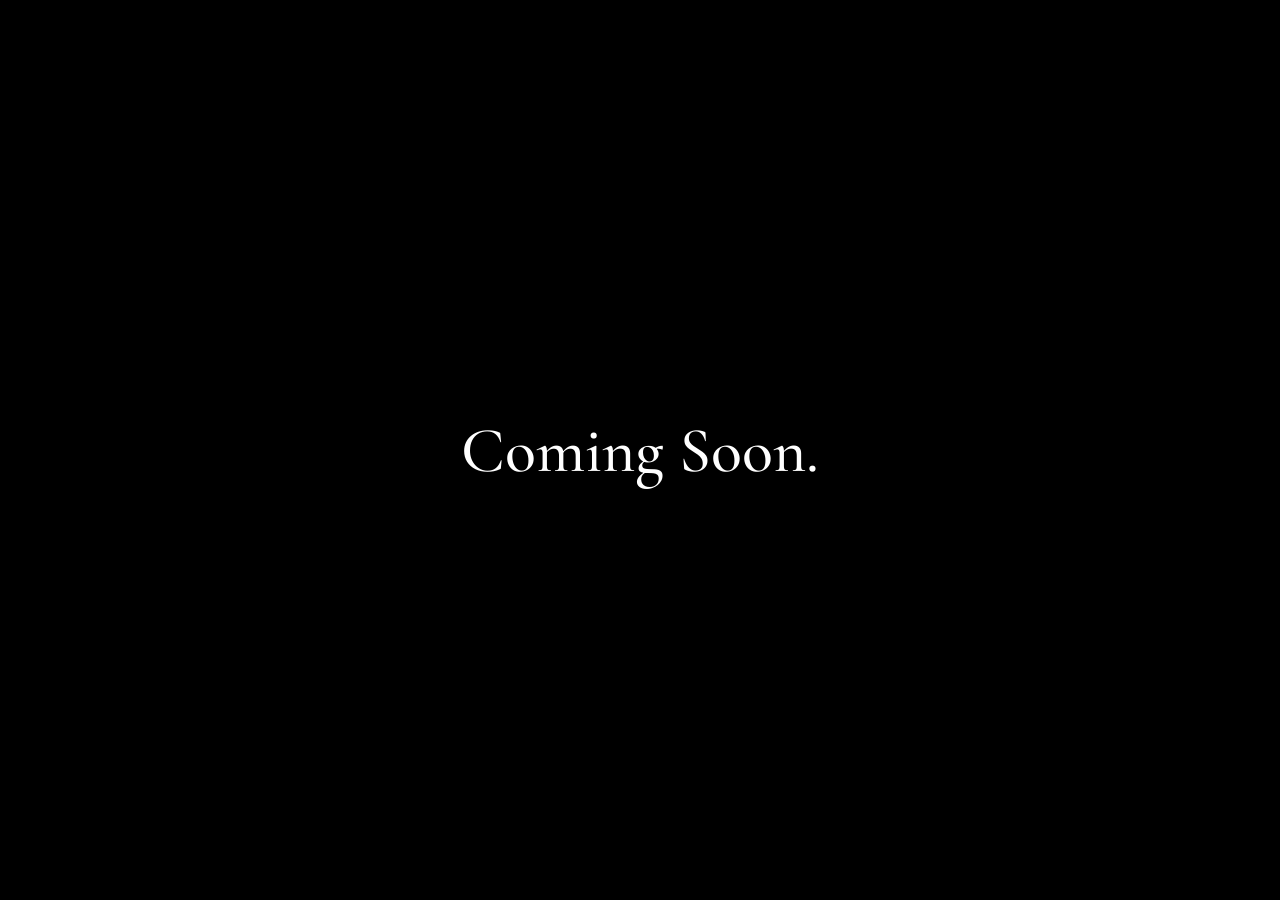
==== index.html @ e470366f "Add files via upload" ====
<!DOCTYPE html>
<html lang="en">
<head>
  <meta charset="UTF-8" />
  <meta name="viewport" content="width=device-width, initial-scale=1.0"/>
  <title>Coming Soon</title>

  <!-- Google Font: Cormorant Garamond -->
  <link href="https://fonts.googleapis.com/css2?family=Cormorant+Garamond:wght@500&display=swap" rel="stylesheet">

  <style>
    * {
      margin: 0;
      padding: 0;
      box-sizing: border-box;
    }

    body {
      height: 100vh;
      background-color: #000;
      color: white;
      font-family: 'Cormorant Garamond', serif;
      display: flex;
      justify-content: center;
      align-items: center;
      text-align: center;
      padding: 20px;
    }

    h1 {
      font-size: 8vw;
      font-weight: 500;
    }

    .dot {
      animation: blink 3s infinite;
    }

    @keyframes blink {
      0%, 50%, 100% {
        opacity: 1;
      }
      25%, 75% {
        opacity: 0;
      }
    }

    /* Optional: Limit font scaling on very large screens */
    @media (min-width: 768px) {
      h1 {
        font-size: 4rem;
      }
    }
  </style>
</head>
<body>
  <h1>Coming Soon<span class="dot">.</span></h1>
</body>
</html>
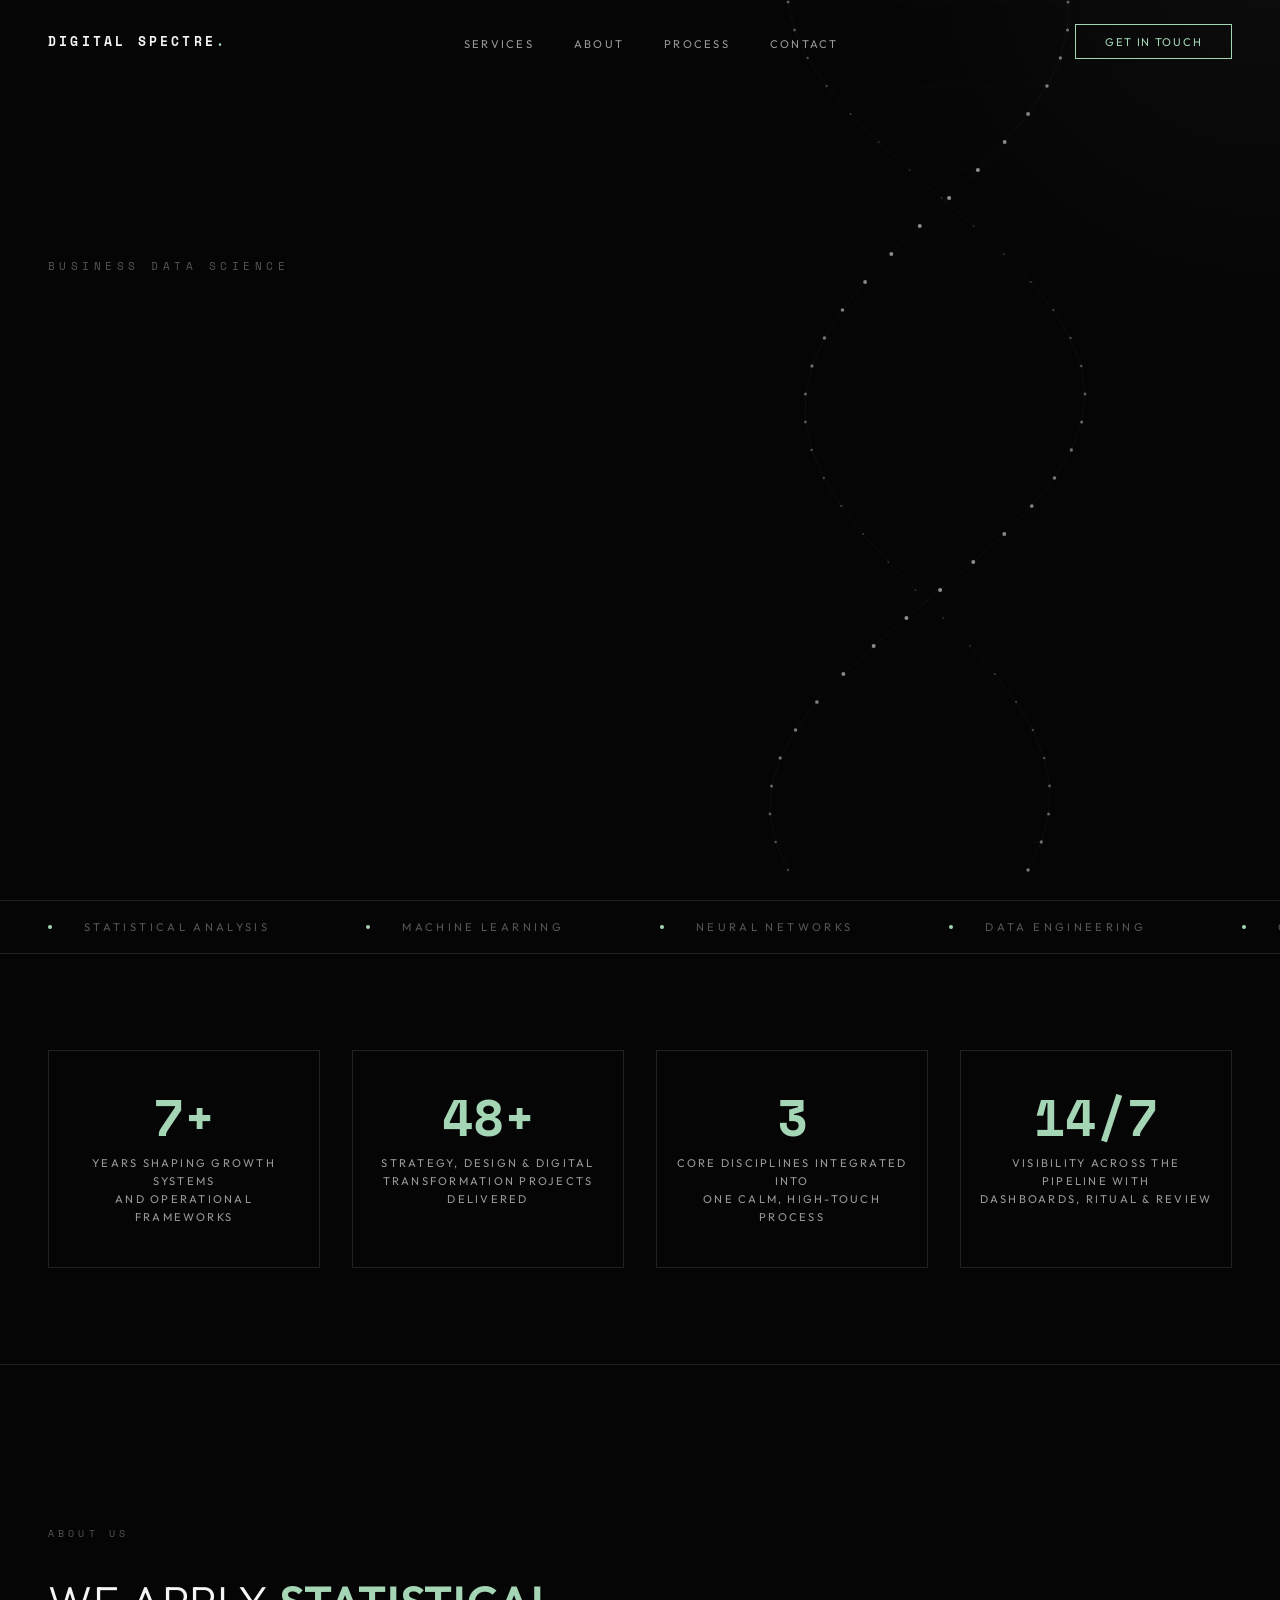
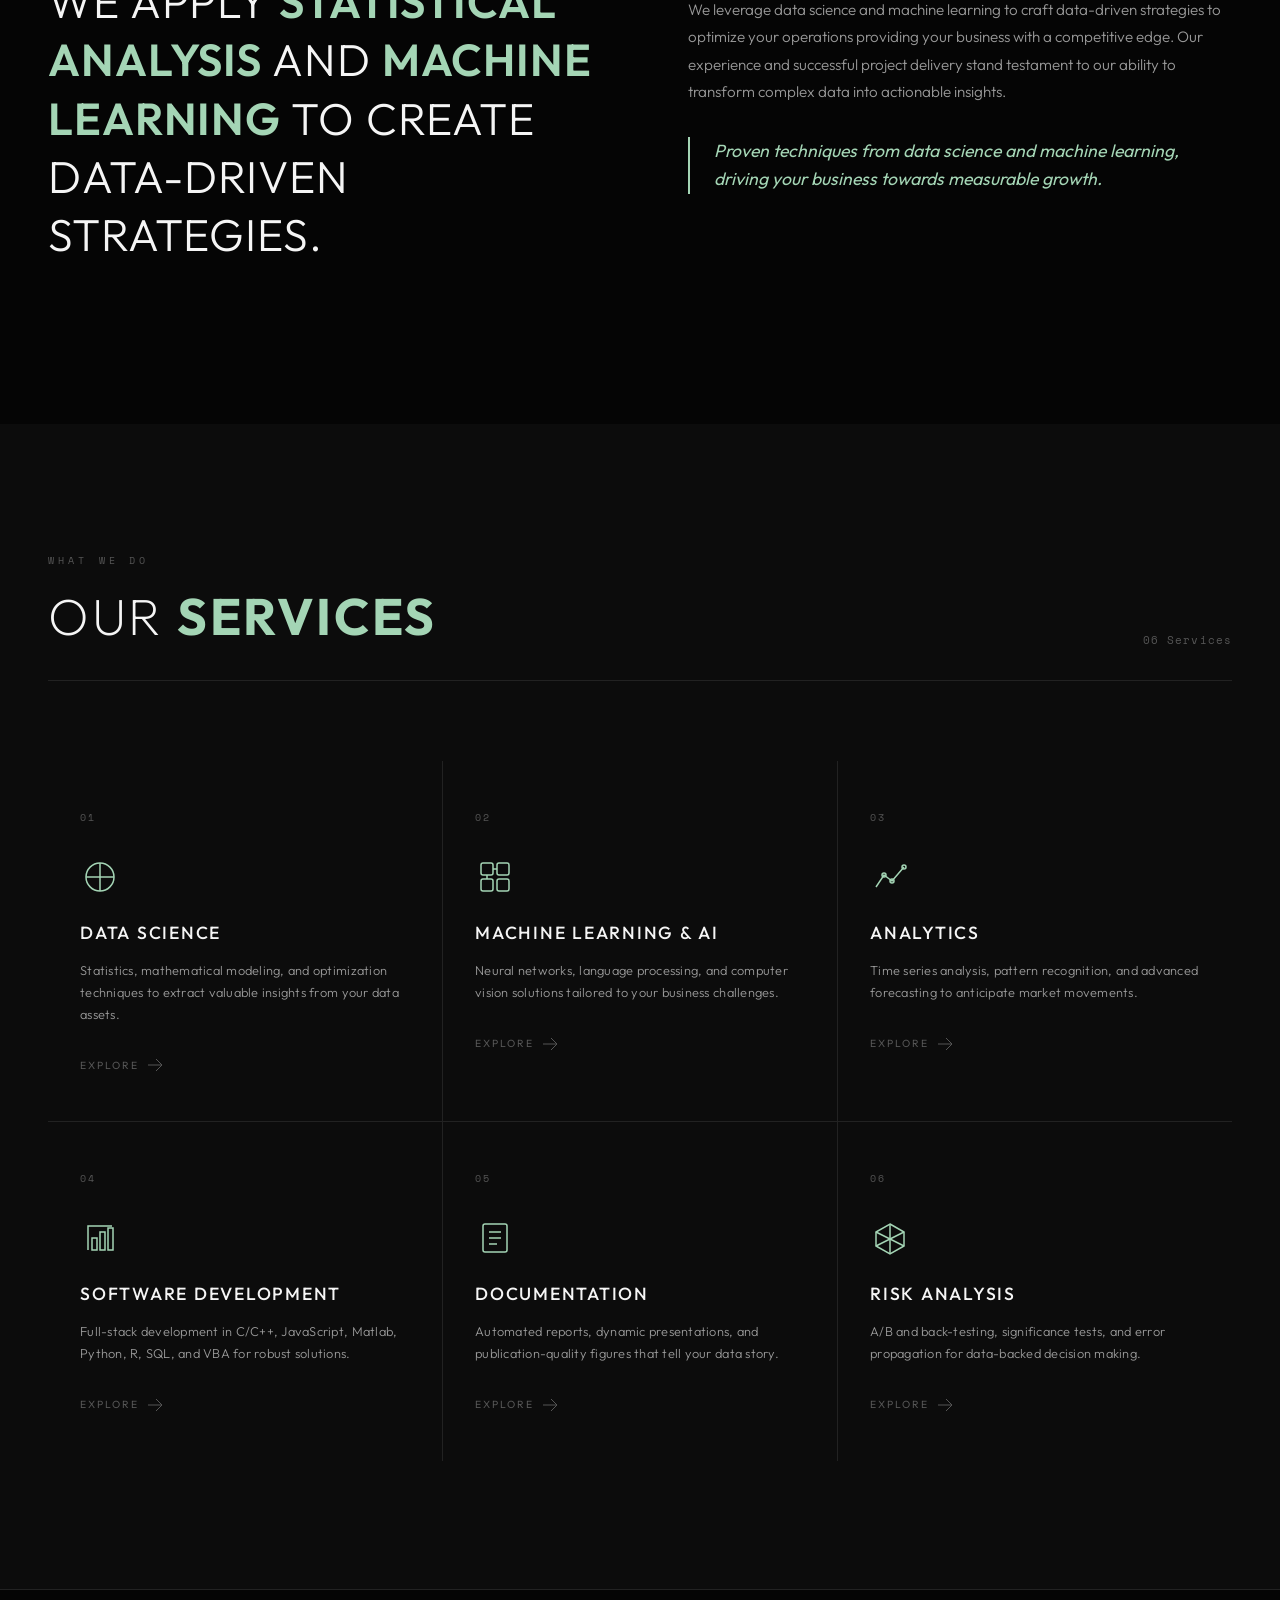
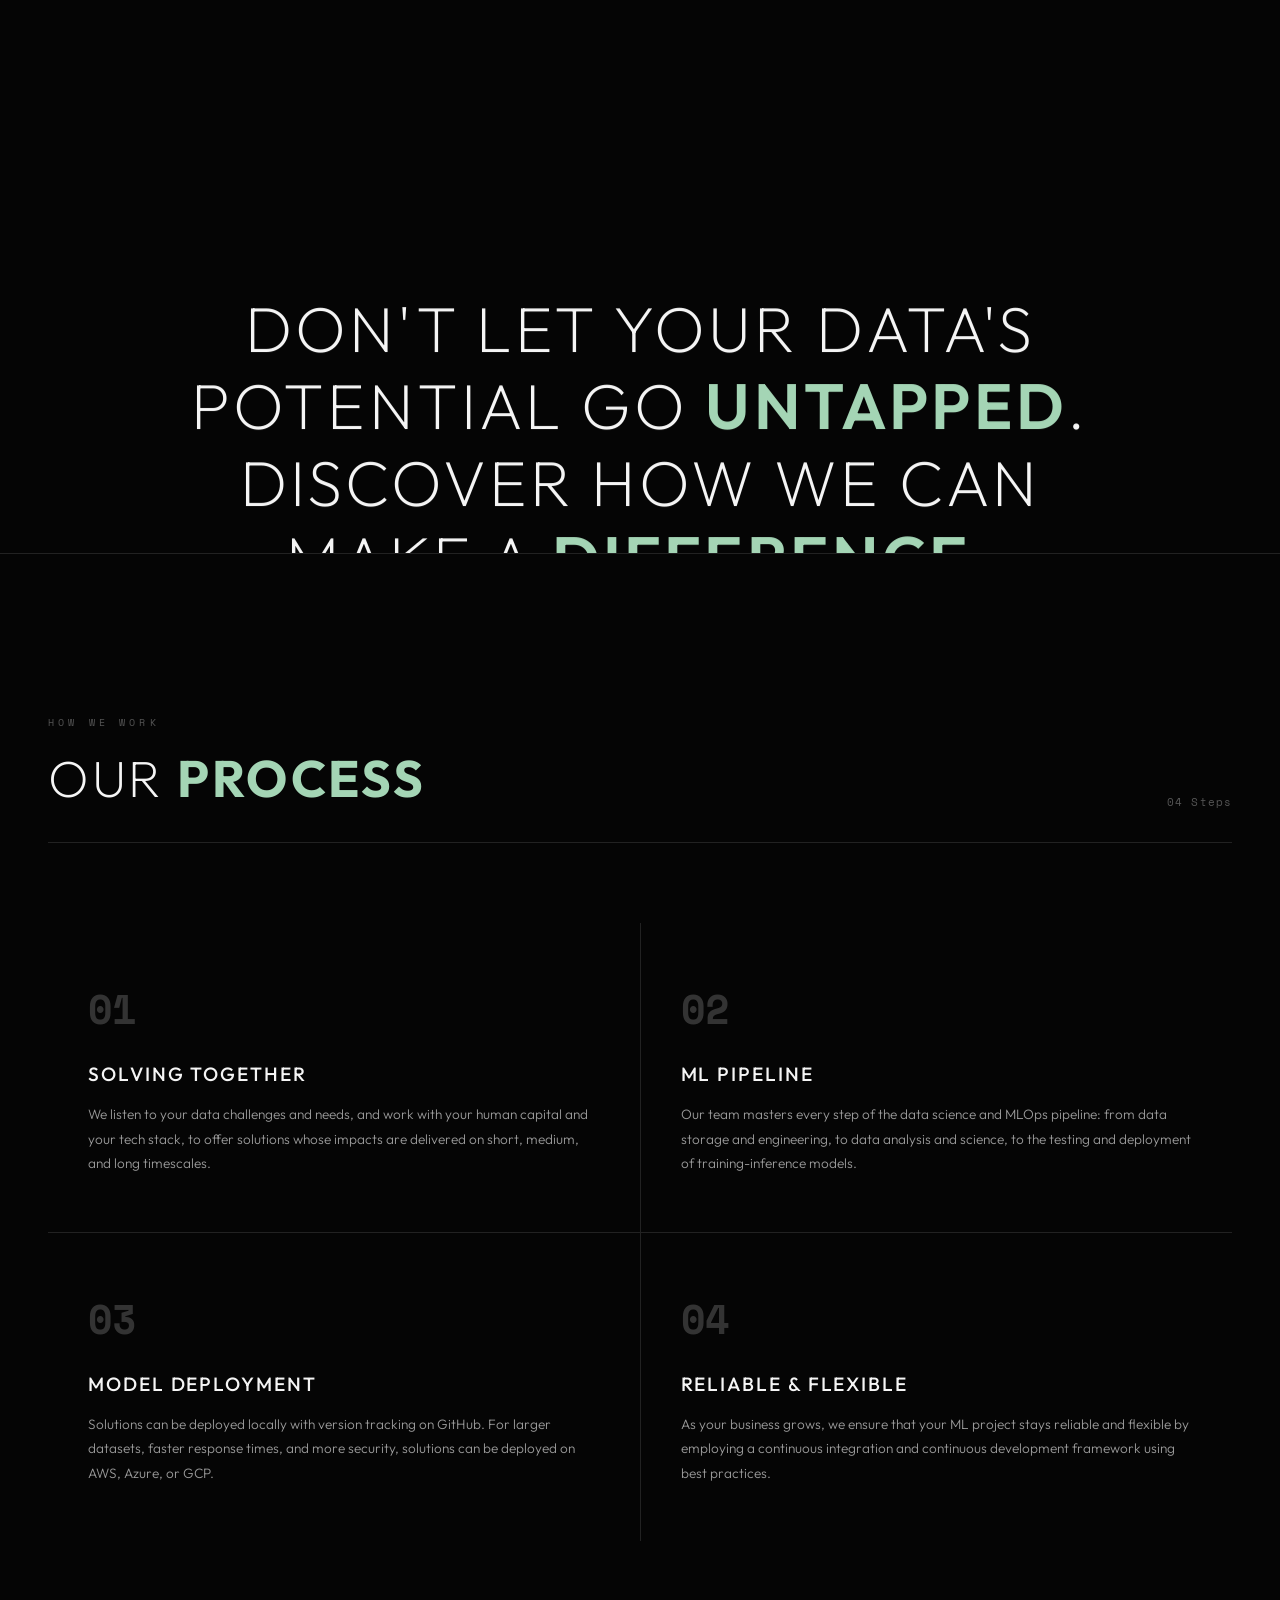
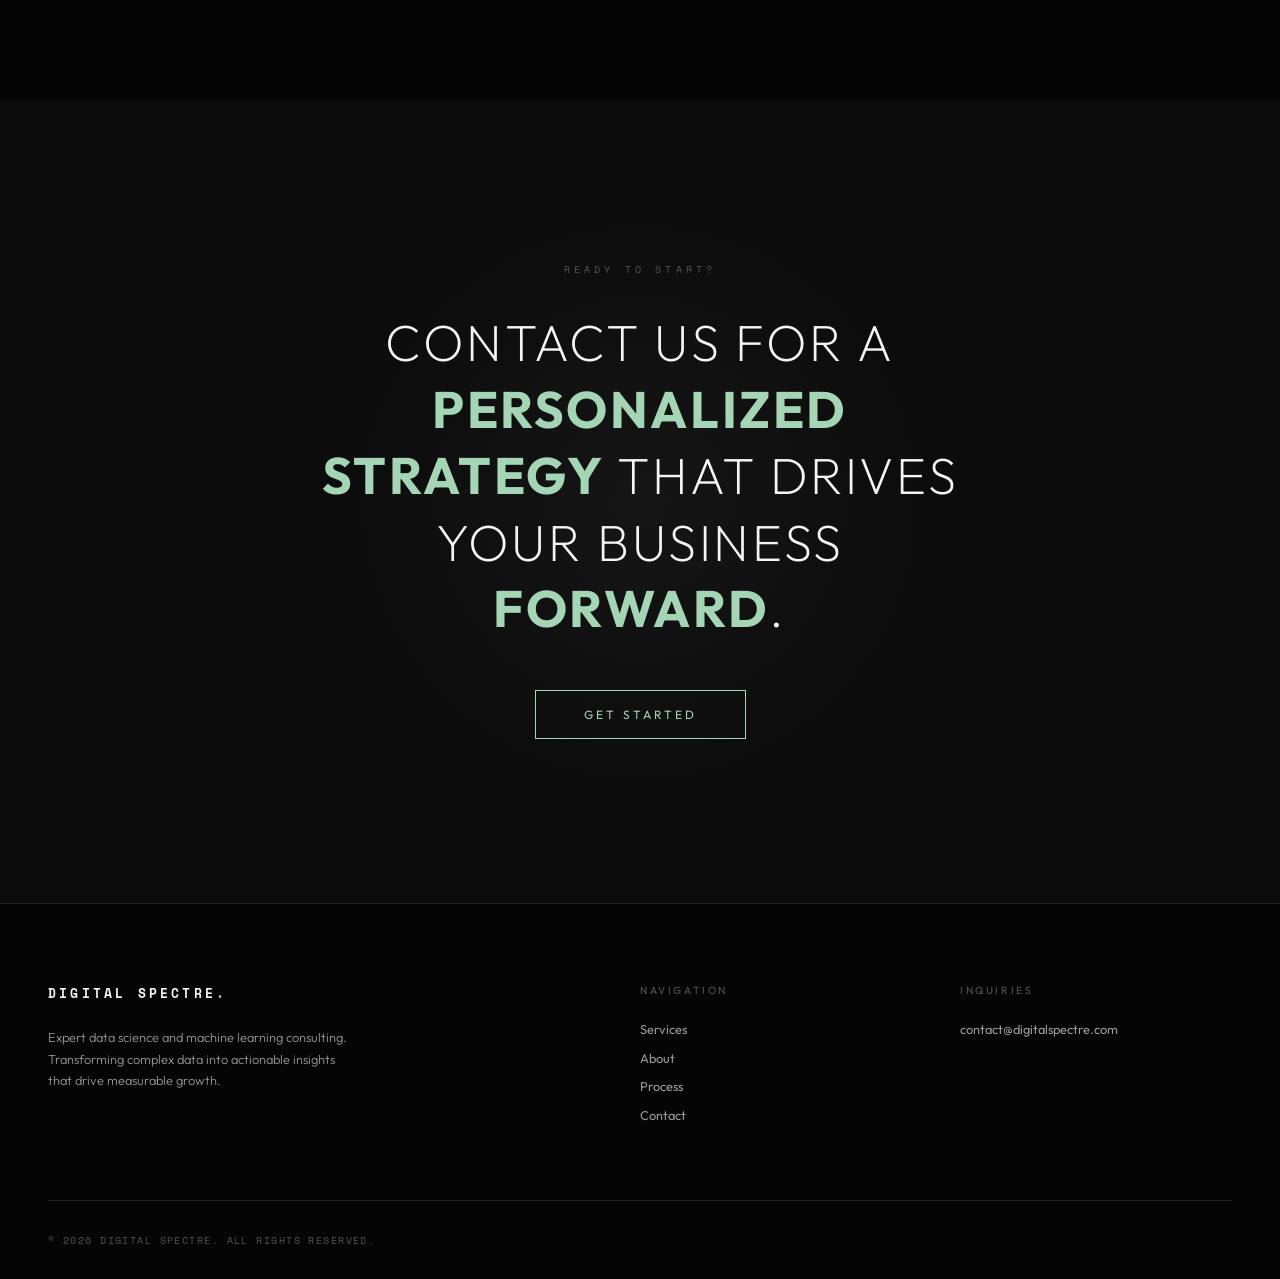
==== commit 1e324355: "Add files via upload" ====
--- a/index.html
+++ b/index.html
@@ -1,59 +1,1650 @@
-<!DOCTYPE html>
-<html lang="en">
-<head>
-  <meta charset="UTF-8" />
-  <meta name="viewport" content="width=device-width, initial-scale=1.0"/>
-  <title>Coming Soon</title>
-
-  <!-- Google Font: Cormorant Garamond -->
-  <link href="https://fonts.googleapis.com/css2?family=Cormorant+Garamond:wght@500&display=swap" rel="stylesheet">
-
-  <style>
-    * {
-      margin: 0;
-      padding: 0;
-      box-sizing: border-box;
-    }
-
-    body {
-      height: 100vh;
-      background-color: #000;
-      color: white;
-      font-family: 'Cormorant Garamond', serif;
-      display: flex;
-      justify-content: center;
-      align-items: center;
-      text-align: center;
-      padding: 20px;
-    }
-
-    h1 {
-      font-size: 8vw;
-      font-weight: 500;
-    }
-
-    .dot {
-      animation: blink 3s infinite;
-    }
-
-    @keyframes blink {
-      0%, 50%, 100% {
-        opacity: 1;
-      }
-      25%, 75% {
-        opacity: 0;
-      }
-    }
-
-    /* Optional: Limit font scaling on very large screens */
-    @media (min-width: 768px) {
-      h1 {
-        font-size: 4rem;
-      }
-    }
-  </style>
-</head>
-<body>
-  <h1>Coming Soon<span class="dot">.</span></h1>
-</body>
+<!DOCTYPE html>
+<html lang="en">
+<head>
+<meta charset="UTF-8">
+<meta name="viewport" content="width=device-width, initial-scale=1.0">
+<title>Digital Spectre | Business Data Science</title>
+<link rel="preconnect" href="https://fonts.googleapis.com">
+<link href="https://fonts.googleapis.com/css2?family=Outfit:wght@200;300;400;500;600;700;800&family=Space+Mono:wght@400;700&display=swap" rel="stylesheet">
+<style>
+/* ========== RESET & BASE ========== */
+*, *::before, *::after { margin: 0; padding: 0; box-sizing: border-box; }
+
+:root {
+  --bg-primary: #050505;
+  --bg-secondary: #0c0c0c;
+  --bg-tertiary: #161616;
+  --bg-card: #111111;
+  --text-primary: #f5f5f5;
+  --text-secondary: #999999;
+  --text-muted: #555555;
+  --accent: #A4D5B5;
+  --accent-hover: #b8e0c6;
+  --border: #222222;
+  --border-light: #333333;
+  --ff-heading: 'Outfit', sans-serif;
+  --ff-mono: 'Space Mono', monospace;
+}
+
+html {
+  scroll-behavior: smooth;
+  overflow-x: hidden;
+}
+
+body {
+  font-family: var(--ff-heading);
+  background: var(--bg-primary);
+  color: var(--text-primary);
+  overflow-x: hidden;
+  -webkit-font-smoothing: antialiased;
+}
+
+a {
+  color: inherit;
+  text-decoration: none;
+}
+
+/* ========== PRELOADER ========== */
+.preloader {
+  position: fixed;
+  inset: 0;
+  background: var(--bg-primary);
+  z-index: 10000;
+  display: flex;
+  align-items: center;
+  justify-content: center;
+  flex-direction: column;
+  transition: opacity 0.8s ease, visibility 0.8s ease;
+}
+
+.preloader.hidden {
+  opacity: 0;
+  visibility: hidden;
+}
+
+.preloader-text {
+  font-family: var(--ff-mono);
+  font-size: 0.75rem;
+  text-transform: uppercase;
+  letter-spacing: 0.3em;
+  color: var(--text-secondary);
+}
+
+.preloader-bar {
+  width: 200px;
+  height: 1px;
+  background: var(--border);
+  margin-top: 1.5rem;
+  position: relative;
+  overflow: hidden;
+}
+
+.preloader-bar::after {
+  content: '';
+  position: absolute;
+  left: 0; top: 0;
+  height: 100%;
+  width: 0;
+  background: var(--accent);
+  animation: load 2s ease forwards;
+}
+
+@keyframes load {
+  to { width: 100%; }
+}
+
+/* ========== NAVIGATION ========== */
+nav {
+  position: fixed;
+  top: 0;
+  width: 100%;
+  z-index: 1000;
+  padding: 1.5rem 3rem;
+  display: flex;
+  justify-content: space-between;
+  align-items: center;
+  background: transparent;
+  transition: background 0.4s ease, padding 0.3s ease;
+}
+
+nav.scrolled {
+  background: rgba(5,5,5,0.92);
+  backdrop-filter: blur(20px);
+  padding: 1rem 3rem;
+  border-bottom: 1px solid var(--border);
+}
+
+.nav-logo {
+  font-family: var(--ff-mono);
+  font-size: 0.8rem;
+  text-transform: uppercase;
+  letter-spacing: 0.25em;
+  color: var(--text-primary);
+  font-weight: 700;
+}
+
+.nav-logo span {
+  color: var(--accent);
+}
+
+.nav-links {
+  display: flex;
+  gap: 2.5rem;
+  list-style: none;
+}
+
+.nav-links a {
+  font-size: 0.7rem;
+  text-transform: uppercase;
+  letter-spacing: 0.2em;
+  color: var(--text-secondary);
+  position: relative;
+  transition: color 0.3s ease;
+}
+
+.nav-links a::after {
+  content: '';
+  position: absolute;
+  bottom: -4px; left: 0;
+  width: 0;
+  height: 1px;
+  background: var(--accent);
+  transition: width 0.3s ease;
+}
+
+.nav-links a:hover {
+  color: var(--text-primary);
+}
+
+.nav-links a:hover::after {
+  width: 100%;
+}
+
+.nav-cta {
+  font-size: 0.7rem;
+  text-transform: uppercase;
+  letter-spacing: 0.15em;
+  padding: 0.6rem 1.8rem;
+  border: 1px solid var(--accent);
+  color: var(--accent);
+  transition: all 0.3s ease;
+}
+
+.nav-cta:hover {
+  background: var(--accent);
+  color: var(--bg-primary);
+}
+
+/* Mobile nav toggle */
+.nav-toggle {
+  display: none;
+  flex-direction: column;
+  gap: 5px;
+  cursor: pointer;
+  z-index: 1001;
+}
+
+.nav-toggle span {
+  display: block;
+  width: 24px;
+  height: 1.5px;
+  background: var(--text-primary);
+  transition: all 0.3s ease;
+}
+
+/* ========== HERO ========== */
+.hero {
+  min-height: 100vh;
+  display: flex;
+  flex-direction: column;
+  justify-content: center;
+  padding: 0 3rem;
+  position: relative;
+  overflow: hidden;
+}
+
+.hero-canvas {
+  position: absolute;
+  top: 0; right: 0;
+  width: 55%;
+  height: 100%;
+  pointer-events: none;
+  z-index: 0;
+  opacity: 0;
+  transition: opacity 1.5s ease;
+}
+
+.hero-canvas.visible {
+  opacity: 1;
+}
+
+.hero-eyebrow,
+.hero h1,
+.hero-subtitle,
+.hero-scroll {
+  position: relative;
+  z-index: 1;
+}
+
+.hero::before {
+  content: '';
+  position: absolute;
+  top: -50%; right: -30%;
+  width: 800px; height: 800px;
+  background: radial-gradient(circle, rgba(255,255,255,0.03) 0%, transparent 70%);
+  border-radius: 50%;
+  pointer-events: none;
+}
+
+.hero-eyebrow {
+  font-family: var(--ff-mono);
+  font-size: 0.7rem;
+  text-transform: uppercase;
+  letter-spacing: 0.4em;
+  color: var(--text-muted);
+  margin-bottom: 2rem;
+  opacity: 0;
+  transform: translateY(30px);
+}
+
+.hero h1 {
+  font-size: clamp(3rem, 8vw, 7.5rem);
+  font-weight: 200;
+  line-height: 1.05;
+  text-transform: uppercase;
+  letter-spacing: -0.02em;
+  max-width: 900px;
+  opacity: 0;
+}
+
+.hero h1 strong {
+  font-weight: 700;
+  color: var(--accent);
+  display: inline-block;
+}
+
+.hero-subtitle {
+  font-size: 1rem;
+  font-weight: 300;
+  color: var(--text-secondary);
+  max-width: 480px;
+  margin-top: 2.5rem;
+  line-height: 1.7;
+  opacity: 0;
+  transform: translateY(30px);
+}
+
+.hero-scroll {
+  position: absolute;
+  bottom: 3rem;
+  left: 3rem;
+  display: flex;
+  align-items: center;
+  gap: 1rem;
+  font-family: var(--ff-mono);
+  font-size: 0.65rem;
+  text-transform: uppercase;
+  letter-spacing: 0.2em;
+  color: var(--text-muted);
+  opacity: 0;
+}
+
+.hero-scroll-line {
+  width: 40px;
+  height: 1px;
+  background: var(--border-light);
+  position: relative;
+  overflow: hidden;
+}
+
+.hero-scroll-line::after {
+  content: '';
+  position: absolute;
+  left: -100%;
+  width: 100%; height: 100%;
+  background: var(--accent);
+  animation: scrollLine 2s ease infinite;
+}
+
+@keyframes scrollLine {
+  0% { left: -100%; }
+  50% { left: 0; }
+  100% { left: 100%; }
+}
+
+/* ========== MARQUEE ========== */
+.marquee-section {
+  border-top: 1px solid var(--border);
+  border-bottom: 1px solid var(--border);
+  padding: 1.2rem 0;
+  overflow: hidden;
+  position: relative;
+}
+
+.marquee-track {
+  display: flex;
+  white-space: nowrap;
+  animation: marquee 30s linear infinite;
+}
+
+.marquee-item {
+  font-size: 0.7rem;
+  text-transform: uppercase;
+  letter-spacing: 0.3em;
+  color: var(--text-muted);
+  padding: 0 3rem;
+  display: flex;
+  align-items: center;
+  gap: 2rem;
+  flex-shrink: 0;
+}
+
+.marquee-item .dot {
+  width: 4px; height: 4px;
+  border-radius: 50%;
+  background: var(--accent);
+  flex-shrink: 0;
+}
+
+@keyframes marquee {
+  0% { transform: translateX(0); }
+  100% { transform: translateX(-50%); }
+}
+
+/* ========== STATS ========== */
+.stats {
+  padding: 6rem 3rem;
+  display: grid;
+  grid-template-columns: repeat(4, 1fr);
+  gap: 2rem;
+  border-bottom: 1px solid var(--border);
+}
+
+.stat-item {
+  text-align: center;
+  padding: 2.5rem 1rem;
+  border: 1px solid var(--border);
+  position: relative;
+  overflow: hidden;
+  opacity: 0;
+  transform: translateY(40px);
+}
+
+.stat-item::before {
+  content: '';
+  position: absolute;
+  bottom: 0; left: 0;
+  width: 100%; height: 2px;
+  background: var(--accent);
+  transform: scaleX(0);
+  transform-origin: left;
+  transition: transform 0.6s ease;
+}
+
+.stat-item:hover::before {
+  transform: scaleX(1);
+}
+
+.stat-number {
+  font-size: clamp(2.5rem, 4vw, 4rem);
+  font-weight: 700;
+  color: var(--accent);
+  font-family: var(--ff-mono);
+  line-height: 1;
+}
+
+.stat-label {
+  margin-top: 0.8rem;
+  font-size: 0.7rem;
+  text-transform: uppercase;
+  letter-spacing: 0.2em;
+  color: var(--text-secondary);
+  line-height: 1.6;
+}
+
+/* ========== ABOUT / INTRO ========== */
+.about {
+  padding: 10rem 3rem;
+  display: grid;
+  grid-template-columns: 1fr 1fr;
+  gap: 6rem;
+  align-items: center;
+  position: relative;
+}
+
+.about-label {
+  font-family: var(--ff-mono);
+  font-size: 0.65rem;
+  text-transform: uppercase;
+  letter-spacing: 0.4em;
+  color: var(--text-muted);
+  margin-bottom: 2rem;
+  opacity: 0;
+  transform: translateY(20px);
+}
+
+.about-heading {
+  font-size: clamp(1.8rem, 3.5vw, 3rem);
+  font-weight: 300;
+  line-height: 1.3;
+  text-transform: uppercase;
+  letter-spacing: 0.02em;
+  opacity: 0;
+  transform: translateY(40px);
+}
+
+.about-heading strong {
+  font-weight: 600;
+  color: var(--accent);
+}
+
+.about-right {
+  opacity: 0;
+  transform: translateY(40px);
+}
+
+.about-text {
+  font-size: 0.95rem;
+  font-weight: 300;
+  line-height: 1.8;
+  color: var(--text-secondary);
+  margin-bottom: 2rem;
+}
+
+.about-quote {
+  font-size: 1.1rem;
+  font-style: italic;
+  color: var(--accent);
+  padding-left: 1.5rem;
+  border-left: 2px solid var(--accent);
+  line-height: 1.6;
+}
+
+/* ========== SERVICES ========== */
+.services {
+  padding: 8rem 3rem;
+  background: var(--bg-secondary);
+  position: relative;
+}
+
+.section-header {
+  display: flex;
+  justify-content: space-between;
+  align-items: flex-end;
+  margin-bottom: 5rem;
+  border-bottom: 1px solid var(--border);
+  padding-bottom: 2rem;
+}
+
+.section-label {
+  font-family: var(--ff-mono);
+  font-size: 0.65rem;
+  text-transform: uppercase;
+  letter-spacing: 0.4em;
+  color: var(--text-muted);
+  margin-bottom: 1rem;
+}
+
+.section-title {
+  font-size: clamp(2rem, 4vw, 3.5rem);
+  font-weight: 200;
+  text-transform: uppercase;
+  letter-spacing: 0.05em;
+}
+
+.section-title strong {
+  font-weight: 700;
+  color: var(--accent);
+}
+
+.section-count {
+  font-family: var(--ff-mono);
+  font-size: 0.7rem;
+  color: var(--text-muted);
+  letter-spacing: 0.1em;
+}
+
+.services-grid {
+  display: grid;
+  grid-template-columns: repeat(3, 1fr);
+  gap: 1px;
+  background: var(--border);
+}
+
+.service-card {
+  background: var(--bg-secondary);
+  padding: 3rem 2rem;
+  position: relative;
+  overflow: hidden;
+  opacity: 0;
+  transform: translateY(50px);
+  transition: background 0.4s ease;
+}
+
+.service-card:hover {
+  background: var(--bg-tertiary);
+}
+
+.service-card::after {
+  content: '';
+  position: absolute;
+  top: 0; left: 0;
+  width: 100%; height: 100%;
+  border: 1px solid transparent;
+  transition: border-color 0.4s ease;
+  pointer-events: none;
+}
+
+.service-card:hover::after {
+  border-color: var(--accent);
+}
+
+.service-index {
+  font-family: var(--ff-mono);
+  font-size: 0.65rem;
+  color: var(--text-muted);
+  letter-spacing: 0.15em;
+  margin-bottom: 2rem;
+}
+
+.service-icon {
+  width: 40px; height: 40px;
+  margin-bottom: 1.5rem;
+  position: relative;
+}
+
+.service-icon svg {
+  width: 100%; height: 100%;
+  stroke: var(--accent);
+  stroke-width: 1.5;
+  fill: none;
+}
+
+.service-name {
+  font-size: 1.1rem;
+  text-transform: uppercase;
+  letter-spacing: 0.1em;
+  font-weight: 500;
+  margin-bottom: 1rem;
+}
+
+.service-desc {
+  font-size: 0.8rem;
+  font-weight: 300;
+  color: var(--text-secondary);
+  line-height: 1.7;
+  letter-spacing: 0.02em;
+}
+
+.service-arrow {
+  margin-top: 2rem;
+  display: inline-flex;
+  align-items: center;
+  gap: 0.5rem;
+  font-size: 0.65rem;
+  text-transform: uppercase;
+  letter-spacing: 0.2em;
+  color: var(--text-muted);
+  transition: color 0.3s ease;
+}
+
+.service-card:hover .service-arrow {
+  color: var(--accent);
+}
+
+.service-arrow svg {
+  width: 16px; height: 16px;
+  stroke: currentColor;
+  fill: none;
+  transition: transform 0.3s ease;
+}
+
+.service-card:hover .service-arrow svg {
+  transform: translateX(4px);
+}
+
+/* ========== PROCESS / PIPELINE ========== */
+.process {
+  padding: 10rem 3rem;
+  position: relative;
+}
+
+.process-grid {
+  display: grid;
+  grid-template-columns: repeat(2, 1fr);
+  gap: 1px;
+  background: var(--border);
+  margin-top: 5rem;
+}
+
+.process-card {
+  background: var(--bg-primary);
+  padding: 3.5rem 2.5rem;
+  position: relative;
+  opacity: 0;
+  transform: translateY(40px);
+}
+
+.process-card::before {
+  content: '';
+  position: absolute;
+  top: 0; left: 0;
+  width: 100%; height: 3px;
+  background: linear-gradient(90deg, var(--accent), transparent);
+  transform: scaleX(0);
+  transform-origin: left;
+  transition: transform 0.6s ease;
+}
+
+.process-card:hover::before {
+  transform: scaleX(1);
+}
+
+.process-number {
+  font-family: var(--ff-mono);
+  font-size: 2.5rem;
+  font-weight: 700;
+  color: var(--border-light);
+  margin-bottom: 1.5rem;
+  transition: color 0.3s ease;
+}
+
+.process-card:hover .process-number {
+  color: var(--accent);
+}
+
+.process-title {
+  font-size: 1.2rem;
+  text-transform: uppercase;
+  letter-spacing: 0.1em;
+  font-weight: 500;
+  margin-bottom: 1rem;
+}
+
+.process-desc {
+  font-size: 0.85rem;
+  font-weight: 300;
+  color: var(--text-secondary);
+  line-height: 1.8;
+}
+
+/* ========== LARGE TEXT SECTION ========== */
+.big-text {
+  padding: 8rem 3rem;
+  border-top: 1px solid var(--border);
+  border-bottom: 1px solid var(--border);
+  text-align: center;
+  position: relative;
+  overflow: hidden;
+}
+
+.big-text h2 {
+  font-size: clamp(2rem, 5vw, 4.5rem);
+  font-weight: 200;
+  text-transform: uppercase;
+  letter-spacing: 0.05em;
+  line-height: 1.2;
+  max-width: 1000px;
+  margin: 0 auto;
+}
+
+.big-text h2 em {
+  font-style: normal;
+  color: var(--accent);
+  font-weight: 600;
+}
+
+.reveal-line {
+  overflow: hidden;
+  display: block;
+}
+
+.reveal-line-inner {
+  display: block;
+  transform: translateY(100%);
+}
+
+/* ========== CTA ========== */
+.cta {
+  padding: 10rem 3rem;
+  text-align: center;
+  position: relative;
+  background: var(--bg-secondary);
+}
+
+.cta::before {
+  content: '';
+  position: absolute;
+  top: 50%; left: 50%;
+  transform: translate(-50%, -50%);
+  width: 600px; height: 600px;
+  background: radial-gradient(circle, rgba(255,255,255,0.04) 0%, transparent 70%);
+  border-radius: 50%;
+  pointer-events: none;
+}
+
+.cta-label {
+  font-family: var(--ff-mono);
+  font-size: 0.65rem;
+  text-transform: uppercase;
+  letter-spacing: 0.4em;
+  color: var(--text-muted);
+  margin-bottom: 2rem;
+  opacity: 0;
+  transform: translateY(20px);
+}
+
+.cta h2 {
+  font-size: clamp(2rem, 4vw, 3.5rem);
+  font-weight: 200;
+  text-transform: uppercase;
+  letter-spacing: 0.05em;
+  line-height: 1.3;
+  max-width: 700px;
+  margin: 0 auto 3rem;
+  opacity: 0;
+  transform: translateY(30px);
+}
+
+.cta h2 strong {
+  font-weight: 700;
+  color: var(--accent);
+}
+
+.cta-btn {
+  display: inline-block;
+  padding: 1rem 3rem;
+  border: 1px solid var(--accent);
+  color: var(--accent);
+  font-size: 0.75rem;
+  text-transform: uppercase;
+  letter-spacing: 0.25em;
+  transition: all 0.4s ease;
+  position: relative;
+  overflow: hidden;
+  opacity: 0;
+  transform: translateY(20px);
+}
+
+.cta-btn::before {
+  content: '';
+  position: absolute;
+  top: 0; left: -100%;
+  width: 100%; height: 100%;
+  background: var(--accent);
+  transition: left 0.4s ease;
+  z-index: 0;
+}
+
+.cta-btn:hover::before {
+  left: 0;
+}
+
+.cta-btn span {
+  position: relative;
+  z-index: 1;
+}
+
+.cta-btn:hover {
+  color: var(--bg-primary);
+}
+
+/* ========== FOOTER ========== */
+footer {
+  padding: 5rem 3rem 2rem;
+  border-top: 1px solid var(--border);
+  position: relative;
+}
+
+.footer-top {
+  display: grid;
+  grid-template-columns: 2fr 1fr 1fr;
+  gap: 3rem;
+  margin-bottom: 4rem;
+}
+
+.footer-brand {
+  max-width: 300px;
+}
+
+.footer-brand-name {
+  font-family: var(--ff-mono);
+  font-size: 0.8rem;
+  text-transform: uppercase;
+  letter-spacing: 0.25em;
+  font-weight: 700;
+  margin-bottom: 1.5rem;
+}
+
+.footer-brand-name span {
+  color: var(--accent);
+}
+
+.footer-brand p {
+  font-size: 0.8rem;
+  font-weight: 300;
+  color: var(--text-secondary);
+  line-height: 1.7;
+}
+
+.footer-col h4 {
+  font-size: 0.65rem;
+  text-transform: uppercase;
+  letter-spacing: 0.25em;
+  color: var(--text-muted);
+  margin-bottom: 1.5rem;
+  font-weight: 400;
+}
+
+.footer-col a {
+  display: block;
+  font-size: 0.8rem;
+  color: var(--text-secondary);
+  margin-bottom: 0.8rem;
+  transition: color 0.3s ease;
+}
+
+.footer-col a:hover {
+  color: var(--accent);
+}
+
+.footer-bottom {
+  display: flex;
+  justify-content: space-between;
+  align-items: center;
+  border-top: 1px solid var(--border);
+  padding-top: 2rem;
+}
+
+.footer-copy {
+  font-family: var(--ff-mono);
+  font-size: 0.6rem;
+  text-transform: uppercase;
+  letter-spacing: 0.15em;
+  color: var(--text-muted);
+}
+
+/* ========== SCROLL REVEAL ANIMATIONS ========== */
+.reveal {
+  opacity: 0;
+  transform: translateY(50px);
+  transition: opacity 0.8s cubic-bezier(0.16, 1, 0.3, 1),
+              transform 0.8s cubic-bezier(0.16, 1, 0.3, 1);
+}
+
+.reveal.visible {
+  opacity: 1;
+  transform: translateY(0);
+}
+
+.reveal-left {
+  opacity: 0;
+  transform: translateX(-60px);
+  transition: opacity 0.8s cubic-bezier(0.16, 1, 0.3, 1),
+              transform 0.8s cubic-bezier(0.16, 1, 0.3, 1);
+}
+
+.reveal-left.visible {
+  opacity: 1;
+  transform: translateX(0);
+}
+
+.reveal-right {
+  opacity: 0;
+  transform: translateX(60px);
+  transition: opacity 0.8s cubic-bezier(0.16, 1, 0.3, 1),
+              transform 0.8s cubic-bezier(0.16, 1, 0.3, 1);
+}
+
+.reveal-right.visible {
+  opacity: 1;
+  transform: translateX(0);
+}
+
+/* Stagger delays */
+.delay-1 { transition-delay: 0.1s; }
+.delay-2 { transition-delay: 0.2s; }
+.delay-3 { transition-delay: 0.3s; }
+.delay-4 { transition-delay: 0.4s; }
+.delay-5 { transition-delay: 0.5s; }
+.delay-6 { transition-delay: 0.6s; }
+
+/* ========== PARALLAX TEXT ========== */
+.parallax-text {
+  transition: transform 0.1s linear;
+  will-change: transform;
+}
+
+/* ========== TABLET (768px – 1024px) ========== */
+@media (max-width: 1024px) {
+  .hero-canvas { width: 50%; opacity: 0.7; }
+  .services-grid { grid-template-columns: repeat(2, 1fr); }
+  .footer-top { grid-template-columns: 1fr 1fr; gap: 2rem; }
+
+  .hero h1 { font-size: clamp(2.5rem, 6vw, 5rem); }
+  .hero { padding: 0 2.5rem; }
+  .hero-subtitle { font-size: 0.9rem; max-width: 400px; }
+  .hero-scroll { left: 2.5rem; }
+
+  .stats { padding: 5rem 2.5rem; }
+  .stat-number { font-size: clamp(2rem, 3.5vw, 3rem); }
+
+  .about { padding: 7rem 2.5rem; gap: 4rem; }
+  .about-heading { font-size: clamp(1.6rem, 3vw, 2.4rem); }
+
+  .services { padding: 6rem 2.5rem; }
+  .service-card { padding: 2.5rem 1.8rem; }
+
+  .process { padding: 7rem 2.5rem; }
+  .process-card { padding: 2.5rem 2rem; }
+
+  .big-text { padding: 6rem 2.5rem; }
+  .cta { padding: 8rem 2.5rem; }
+
+  footer { padding: 4rem 2.5rem 2rem; }
+
+  .section-header { flex-direction: column; align-items: flex-start; gap: 1rem; }
+}
+
+/* ========== SMALL TABLET / LARGE PHONE (481px – 768px) ========== */
+@media (max-width: 768px) {
+  /* NAV */
+  nav { padding: 1rem 1.5rem; }
+  nav.scrolled { padding: 0.8rem 1.5rem; }
+  .nav-links { display: none; }
+  .nav-cta { display: none; }
+  .nav-toggle { display: flex; }
+
+  .nav-links.open {
+    display: flex;
+    flex-direction: column;
+    position: fixed;
+    top: 0; left: 0;
+    width: 100%; height: 100dvh;
+    background: var(--bg-primary);
+    justify-content: center;
+    align-items: center;
+    gap: 2.5rem;
+    z-index: 999;
+  }
+
+  .nav-links.open a {
+    font-size: 1.1rem;
+    letter-spacing: 0.3em;
+    color: var(--text-primary);
+  }
+
+  /* HERO */
+  .hero { padding: 0 1.5rem; min-height: 85vh; }
+  .hero-canvas { width: 100%; opacity: 0.3; }
+  .hero h1 { font-size: clamp(2.2rem, 8vw, 3.5rem); max-width: 100%; }
+  .hero-subtitle { font-size: 0.85rem; max-width: 100%; margin-top: 2rem; }
+  .hero-eyebrow { font-size: 0.6rem; letter-spacing: 0.3em; margin-bottom: 1.5rem; }
+  .hero-scroll { display: none; }
+
+  /* STATS */
+  .stats {
+    grid-template-columns: repeat(2, 1fr);
+    padding: 4rem 1.5rem;
+    gap: 1px;
+    background: var(--border);
+  }
+  .stat-item { background: var(--bg-primary); padding: 2rem 1rem; }
+  .stat-number { font-size: 2.2rem; }
+  .stat-label { font-size: 0.6rem; }
+
+  /* ABOUT */
+  .about {
+    grid-template-columns: 1fr;
+    padding: 5rem 1.5rem;
+    gap: 2.5rem;
+  }
+  .about-heading { font-size: 1.5rem; }
+  .about-text { font-size: 0.85rem; }
+  .about-quote { font-size: 0.95rem; }
+
+  /* SERVICES */
+  .services { padding: 5rem 1.5rem; }
+  .services-grid { grid-template-columns: 1fr; }
+  .service-card { padding: 2.5rem 1.5rem; }
+  .service-name { font-size: 1rem; }
+  .service-desc { font-size: 0.75rem; }
+
+  .section-header { flex-direction: column; align-items: flex-start; gap: 0.8rem; margin-bottom: 3rem; }
+  .section-title { font-size: 1.8rem; }
+
+  /* PROCESS */
+  .process { padding: 5rem 1.5rem; }
+  .process-grid { grid-template-columns: 1fr; }
+  .process-card { padding: 2.5rem 1.5rem; }
+  .process-number { font-size: 2rem; }
+  .process-title { font-size: 1rem; }
+  .process-desc { font-size: 0.8rem; }
+
+  /* BIG TEXT */
+  .big-text { padding: 4rem 1.5rem; }
+  .big-text h2 { font-size: 1.6rem; }
+
+  /* CTA */
+  .cta { padding: 5rem 1.5rem; }
+  .cta h2 { font-size: 1.6rem; margin-bottom: 2rem; }
+  .cta-btn { padding: 0.8rem 2rem; font-size: 0.65rem; }
+
+  /* FOOTER */
+  footer { padding: 3rem 1.5rem 1.5rem; }
+  .footer-top { grid-template-columns: 1fr; gap: 2rem; }
+  .footer-brand { max-width: 100%; }
+  .footer-bottom { flex-direction: column; gap: 1rem; text-align: center; }
+
+  /* MARQUEE */
+  .marquee-item { font-size: 0.6rem; padding: 0 2rem; letter-spacing: 0.2em; }
+
+}
+
+/* ========== MOBILE (max-width: 480px) ========== */
+@media (max-width: 480px) {
+  /* NAV */
+  nav { padding: 0.8rem 1rem; }
+  nav.scrolled { padding: 0.6rem 1rem; }
+  .nav-logo { font-size: 0.7rem; letter-spacing: 0.2em; }
+  .nav-toggle span { width: 20px; }
+
+  .nav-links.open a {
+    font-size: 1rem;
+    letter-spacing: 0.25em;
+    gap: 2rem;
+  }
+
+  /* HERO */
+  .hero { padding: 0 1rem; min-height: 80vh; justify-content: flex-end; padding-bottom: 4rem; }
+  .hero h1 { font-size: clamp(1.8rem, 10vw, 2.8rem); line-height: 1.1; }
+  .hero-subtitle { font-size: 0.8rem; line-height: 1.6; margin-top: 1.5rem; }
+  .hero-eyebrow { font-size: 0.55rem; letter-spacing: 0.25em; margin-bottom: 1.2rem; }
+
+  /* STATS */
+  .stats { padding: 3rem 1rem; }
+  .stat-item { padding: 1.5rem 0.8rem; }
+  .stat-number { font-size: 1.8rem; }
+  .stat-label { font-size: 0.55rem; letter-spacing: 0.15em; margin-top: 0.5rem; }
+
+  /* ABOUT */
+  .about { padding: 4rem 1rem; gap: 2rem; }
+  .about-label { font-size: 0.55rem; margin-bottom: 1rem; }
+  .about-heading { font-size: 1.25rem; line-height: 1.4; }
+  .about-text { font-size: 0.8rem; line-height: 1.7; }
+  .about-quote { font-size: 0.85rem; padding-left: 1rem; }
+
+  /* SERVICES */
+  .services { padding: 4rem 1rem; }
+  .service-card { padding: 2rem 1.2rem; }
+  .service-index { font-size: 0.6rem; margin-bottom: 1.5rem; }
+  .service-icon { width: 32px; height: 32px; margin-bottom: 1rem; }
+  .service-name { font-size: 0.9rem; letter-spacing: 0.08em; }
+  .service-desc { font-size: 0.7rem; line-height: 1.6; }
+  .service-arrow { font-size: 0.6rem; margin-top: 1.5rem; }
+
+  .section-label { font-size: 0.55rem; }
+  .section-title { font-size: 1.4rem; }
+  .section-count { font-size: 0.6rem; }
+  .section-header { margin-bottom: 2.5rem; padding-bottom: 1.5rem; }
+
+  /* PROCESS */
+  .process { padding: 4rem 1rem; }
+  .process-card { padding: 2rem 1.2rem; }
+  .process-number { font-size: 1.6rem; margin-bottom: 1rem; }
+  .process-title { font-size: 0.9rem; }
+  .process-desc { font-size: 0.75rem; }
+
+  /* BIG TEXT */
+  .big-text { padding: 3.5rem 1rem; }
+  .big-text h2 { font-size: 1.3rem; line-height: 1.3; }
+
+  /* CTA */
+  .cta { padding: 4rem 1rem; }
+  .cta-label { font-size: 0.55rem; letter-spacing: 0.3em; margin-bottom: 1.5rem; }
+  .cta h2 { font-size: 1.3rem; line-height: 1.4; margin-bottom: 2rem; }
+  .cta-btn { padding: 0.75rem 1.8rem; font-size: 0.6rem; letter-spacing: 0.2em; }
+
+  /* MARQUEE */
+  .marquee-item { font-size: 0.55rem; padding: 0 1.5rem; }
+  .marquee-item .dot { width: 3px; height: 3px; }
+
+  /* FOOTER */
+  footer { padding: 2.5rem 1rem 1rem; }
+  .footer-top { gap: 1.5rem; }
+  .footer-brand-name { font-size: 0.7rem; margin-bottom: 1rem; }
+  .footer-brand p { font-size: 0.7rem; }
+  .footer-col h4 { font-size: 0.55rem; margin-bottom: 1rem; }
+  .footer-col a { font-size: 0.7rem; margin-bottom: 0.6rem; }
+  .footer-bottom { padding-top: 1.5rem; }
+  .footer-copy { font-size: 0.5rem; }
+
+  /* PRELOADER */
+  .preloader-text { font-size: 0.65rem; }
+  .preloader-bar { width: 150px; }
+}
+</style>
+</head>
+<body>
+
+<!-- PRELOADER -->
+<div class="preloader" id="preloader">
+  <div class="preloader-text">Digital Spectre</div>
+  <div class="preloader-bar"></div>
+</div>
+
+<!-- NAVIGATION -->
+<nav id="navbar">
+  <div class="nav-logo">Digital Spectre<span>.</span></div>
+  <ul class="nav-links" id="navLinks">
+    <li><a href="#services">Services</a></li>
+    <li><a href="#about">About</a></li>
+    <li><a href="#process">Process</a></li>
+    <li><a href="#contact">Contact</a></li>
+  </ul>
+  <a href="#contact" class="nav-cta">Get In Touch</a>
+  <div class="nav-toggle" id="navToggle">
+    <span></span><span></span><span></span>
+  </div>
+</nav>
+
+<!-- HERO -->
+<section class="hero" id="heroSection">
+  <canvas class="hero-canvas" id="dnaCanvas"></canvas>
+  <div class="hero-eyebrow">Business Data Science</div>
+  <h1>
+    <span class="reveal-line"><span class="reveal-line-inner">Data Science</span></span>
+    <span class="reveal-line"><span class="reveal-line-inner">for <strong>Business.</strong></span></span>
+  </h1>
+  <p class="hero-subtitle">We leverage data science and machine learning to craft data-driven strategies that optimize your operations and give your business a competitive edge.</p>
+  <div class="hero-scroll">
+    <div class="hero-scroll-line"></div>
+    Scroll to explore
+  </div>
+
+</section>
+
+<!-- MARQUEE -->
+<div class="marquee-section">
+  <div class="marquee-track">
+    <div class="marquee-item"><span class="dot"></span>Statistical Analysis</div>
+    <div class="marquee-item"><span class="dot"></span>Machine Learning</div>
+    <div class="marquee-item"><span class="dot"></span>Neural Networks</div>
+    <div class="marquee-item"><span class="dot"></span>Data Engineering</div>
+    <div class="marquee-item"><span class="dot"></span>Computer Vision</div>
+    <div class="marquee-item"><span class="dot"></span>Forecasting</div>
+    <div class="marquee-item"><span class="dot"></span>Risk Analysis</div>
+    <div class="marquee-item"><span class="dot"></span>NLP</div>
+    <div class="marquee-item"><span class="dot"></span>Statistical Analysis</div>
+    <div class="marquee-item"><span class="dot"></span>Machine Learning</div>
+    <div class="marquee-item"><span class="dot"></span>Neural Networks</div>
+    <div class="marquee-item"><span class="dot"></span>Data Engineering</div>
+    <div class="marquee-item"><span class="dot"></span>Computer Vision</div>
+    <div class="marquee-item"><span class="dot"></span>Forecasting</div>
+    <div class="marquee-item"><span class="dot"></span>Risk Analysis</div>
+    <div class="marquee-item"><span class="dot"></span>NLP</div>
+  </div>
+</div>
+
+<!-- STATS -->
+<section class="stats">
+  <div class="stat-item reveal delay-1">
+    <div class="stat-number" data-target="12" data-suffix="+">0</div>
+    <div class="stat-label">Years shaping growth systems<br>and operational frameworks</div>
+  </div>
+  <div class="stat-item reveal delay-2">
+    <div class="stat-number" data-target="80" data-suffix="+">0</div>
+    <div class="stat-label">Strategy, design & digital<br>transformation projects delivered</div>
+  </div>
+  <div class="stat-item reveal delay-3">
+    <div class="stat-number" data-target="6">0</div>
+    <div class="stat-label">Core disciplines integrated into<br>one calm, high-touch process</div>
+  </div>
+  <div class="stat-item reveal delay-4">
+    <div class="stat-number" data-suffix="/7" data-target="24">0</div>
+    <div class="stat-label">Visibility across the pipeline with<br>dashboards, ritual & review</div>
+  </div>
+</section>
+
+<!-- ABOUT -->
+<section class="about" id="about">
+  <div>
+    <div class="about-label reveal">About Us</div>
+    <h2 class="about-heading reveal delay-1">
+      We apply <strong>statistical analysis</strong> and <strong>machine learning</strong> to create data-driven strategies.
+    </h2>
+  </div>
+  <div class="about-right reveal delay-2">
+    <p class="about-text">We leverage data science and machine learning to craft data-driven strategies to optimize your operations providing your business with a competitive edge. Our experience and successful project delivery stand testament to our ability to transform complex data into actionable insights.</p>
+    <p class="about-quote">Proven techniques from data science and machine learning, driving your business towards measurable growth.</p>
+  </div>
+</section>
+
+<!-- SERVICES -->
+<section class="services" id="services">
+  <div class="section-header reveal">
+    <div>
+      <div class="section-label">What We Do</div>
+      <h2 class="section-title">Our <strong>Services</strong></h2>
+    </div>
+    <div class="section-count">06 Services</div>
+  </div>
+
+  <div class="services-grid">
+    <div class="service-card reveal delay-1">
+      <div class="service-index">01</div>
+      <div class="service-icon">
+        <svg viewBox="0 0 40 40"><circle cx="20" cy="20" r="14"/><line x1="20" y1="6" x2="20" y2="34"/><line x1="6" y1="20" x2="34" y2="20"/></svg>
+      </div>
+      <div class="service-name">Data Science</div>
+      <div class="service-desc">Statistics, mathematical modeling, and optimization techniques to extract valuable insights from your data assets.</div>
+      <div class="service-arrow">Explore <svg viewBox="0 0 16 16"><line x1="0" y1="8" x2="14" y2="8"/><polyline points="8,2 14,8 8,14"/></svg></div>
+    </div>
+
+    <div class="service-card reveal delay-2">
+      <div class="service-index">02</div>
+      <div class="service-icon">
+        <svg viewBox="0 0 40 40"><rect x="6" y="6" width="12" height="12" rx="2"/><rect x="22" y="6" width="12" height="12" rx="2"/><rect x="6" y="22" width="12" height="12" rx="2"/><rect x="22" y="22" width="12" height="12" rx="2"/><line x1="18" y1="12" x2="22" y2="12"/><line x1="12" y1="18" x2="12" y2="22"/></svg>
+      </div>
+      <div class="service-name">Machine Learning & AI</div>
+      <div class="service-desc">Neural networks, language processing, and computer vision solutions tailored to your business challenges.</div>
+      <div class="service-arrow">Explore <svg viewBox="0 0 16 16"><line x1="0" y1="8" x2="14" y2="8"/><polyline points="8,2 14,8 8,14"/></svg></div>
+    </div>
+
+    <div class="service-card reveal delay-3">
+      <div class="service-index">03</div>
+      <div class="service-icon">
+        <svg viewBox="0 0 40 40"><polyline points="6,30 14,18 22,24 34,10"/><circle cx="14" cy="18" r="2"/><circle cx="22" cy="24" r="2"/><circle cx="34" cy="10" r="2"/></svg>
+      </div>
+      <div class="service-name">Analytics</div>
+      <div class="service-desc">Time series analysis, pattern recognition, and advanced forecasting to anticipate market movements.</div>
+      <div class="service-arrow">Explore <svg viewBox="0 0 16 16"><line x1="0" y1="8" x2="14" y2="8"/><polyline points="8,2 14,8 8,14"/></svg></div>
+    </div>
+
+    <div class="service-card reveal delay-1">
+      <div class="service-index">04</div>
+      <div class="service-icon">
+        <svg viewBox="0 0 40 40"><polyline points="8,32 8,8 32,8"/><rect x="12" y="20" width="5" height="12"/><rect x="20" y="14" width="5" height="18"/><rect x="28" y="10" width="5" height="22"/></svg>
+      </div>
+      <div class="service-name">Software Development</div>
+      <div class="service-desc">Full-stack development in C/C++, JavaScript, Matlab, Python, R, SQL, and VBA for robust solutions.</div>
+      <div class="service-arrow">Explore <svg viewBox="0 0 16 16"><line x1="0" y1="8" x2="14" y2="8"/><polyline points="8,2 14,8 8,14"/></svg></div>
+    </div>
+
+    <div class="service-card reveal delay-2">
+      <div class="service-index">05</div>
+      <div class="service-icon">
+        <svg viewBox="0 0 40 40"><rect x="8" y="6" width="24" height="28" rx="2"/><line x1="14" y1="14" x2="26" y2="14"/><line x1="14" y1="20" x2="26" y2="20"/><line x1="14" y1="26" x2="22" y2="26"/></svg>
+      </div>
+      <div class="service-name">Documentation</div>
+      <div class="service-desc">Automated reports, dynamic presentations, and publication-quality figures that tell your data story.</div>
+      <div class="service-arrow">Explore <svg viewBox="0 0 16 16"><line x1="0" y1="8" x2="14" y2="8"/><polyline points="8,2 14,8 8,14"/></svg></div>
+    </div>
+
+    <div class="service-card reveal delay-3">
+      <div class="service-index">06</div>
+      <div class="service-icon">
+        <svg viewBox="0 0 40 40"><path d="M20,6 L34,14 L34,28 L20,36 L6,28 L6,14 Z"/><line x1="20" y1="6" x2="20" y2="36"/><line x1="6" y1="14" x2="34" y2="28"/><line x1="34" y1="14" x2="6" y2="28"/></svg>
+      </div>
+      <div class="service-name">Risk Analysis</div>
+      <div class="service-desc">A/B and back-testing, significance tests, and error propagation for data-backed decision making.</div>
+      <div class="service-arrow">Explore <svg viewBox="0 0 16 16"><line x1="0" y1="8" x2="14" y2="8"/><polyline points="8,2 14,8 8,14"/></svg></div>
+    </div>
+  </div>
+</section>
+
+<!-- BIG TEXT -->
+<section class="big-text">
+  <h2 class="parallax-text reveal">
+    Don't let your data's potential go <em>untapped</em>. Discover how we can make a <em>difference</em>.
+  </h2>
+</section>
+
+<!-- PROCESS -->
+<section class="process" id="process">
+  <div class="section-header reveal">
+    <div>
+      <div class="section-label">How We Work</div>
+      <h2 class="section-title">Our <strong>Process</strong></h2>
+    </div>
+    <div class="section-count">04 Steps</div>
+  </div>
+
+  <div class="process-grid">
+    <div class="process-card reveal delay-1">
+      <div class="process-number">01</div>
+      <div class="process-title">Solving Together</div>
+      <div class="process-desc">We listen to your data challenges and needs, and work with your human capital and your tech stack, to offer solutions whose impacts are delivered on short, medium, and long timescales.</div>
+    </div>
+    <div class="process-card reveal delay-2">
+      <div class="process-number">02</div>
+      <div class="process-title">ML Pipeline</div>
+      <div class="process-desc">Our team masters every step of the data science and MLOps pipeline: from data storage and engineering, to data analysis and science, to the testing and deployment of training-inference models.</div>
+    </div>
+    <div class="process-card reveal delay-3">
+      <div class="process-number">03</div>
+      <div class="process-title">Model Deployment</div>
+      <div class="process-desc">Solutions can be deployed locally with version tracking on GitHub. For larger datasets, faster response times, and more security, solutions can be deployed on AWS, Azure, or GCP.</div>
+    </div>
+    <div class="process-card reveal delay-4">
+      <div class="process-number">04</div>
+      <div class="process-title">Reliable & Flexible</div>
+      <div class="process-desc">As your business grows, we ensure that your ML project stays reliable and flexible by employing a continuous integration and continuous development framework using best practices.</div>
+    </div>
+  </div>
+</section>
+
+<!-- CTA -->
+<section class="cta" id="contact">
+  <div class="cta-label reveal">Ready to Start?</div>
+  <h2 class="reveal delay-1">Contact us for a <strong>personalized strategy</strong> that drives your business <strong>forward</strong>.</h2>
+  <a href="mailto:contact@digitalspectre.com" class="cta-btn reveal delay-2"><span>Get Started</span></a>
+</section>
+
+<!-- FOOTER -->
+<footer>
+  <div class="footer-top">
+    <div class="footer-brand">
+      <div class="footer-brand-name">Digital Spectre<span>.</span></div>
+      <p>Expert data science and machine learning consulting. Transforming complex data into actionable insights that drive measurable growth.</p>
+    </div>
+    <div class="footer-col">
+      <h4>Navigation</h4>
+      <a href="#services">Services</a>
+      <a href="#about">About</a>
+      <a href="#process">Process</a>
+      <a href="#contact">Contact</a>
+    </div>
+    <div class="footer-col">
+      <h4>Inquiries</h4>
+      <a href="mailto:contact@digitalspectre.com">contact@digitalspectre.com</a>
+    </div>
+  </div>
+  <div class="footer-bottom">
+    <div class="footer-copy">&copy; 2026 Digital Spectre. All Rights Reserved.</div>
+  </div>
+</footer>
+
+<script>
+// ========== PRELOADER ==========
+window.addEventListener('load', () => {
+  setTimeout(() => {
+    document.getElementById('preloader').classList.add('hidden');
+    animateHero();
+  }, 2200);
+});
+
+// ========== HERO ANIMATION ==========
+function animateHero() {
+  const eyebrow = document.querySelector('.hero-eyebrow');
+  const lines = document.querySelectorAll('.reveal-line-inner');
+  const subtitle = document.querySelector('.hero-subtitle');
+  const scroll = document.querySelector('.hero-scroll');
+
+  setTimeout(() => { eyebrow.style.opacity = '1'; eyebrow.style.transform = 'translateY(0)'; eyebrow.style.transition = 'all 0.8s cubic-bezier(0.16,1,0.3,1)'; }, 100);
+
+  lines.forEach((line, i) => {
+    setTimeout(() => {
+      line.style.transform = 'translateY(0)';
+      line.style.transition = 'transform 1s cubic-bezier(0.16,1,0.3,1)';
+    }, 300 + i * 150);
+  });
+
+  const h1 = document.querySelector('.hero h1');
+  setTimeout(() => { h1.style.opacity = '1'; h1.style.transition = 'opacity 0.8s ease'; }, 300);
+
+  setTimeout(() => { subtitle.style.opacity = '1'; subtitle.style.transform = 'translateY(0)'; subtitle.style.transition = 'all 0.8s cubic-bezier(0.16,1,0.3,1)'; }, 700);
+  setTimeout(() => { scroll.style.opacity = '1'; scroll.style.transition = 'opacity 0.6s ease'; }, 1000);
+}
+
+// ========== NAVBAR SCROLL ==========
+const navbar = document.getElementById('navbar');
+window.addEventListener('scroll', () => {
+  navbar.classList.toggle('scrolled', window.scrollY > 80);
+});
+
+// ========== MOBILE NAV ==========
+const navToggle = document.getElementById('navToggle');
+const navLinks = document.getElementById('navLinks');
+navToggle.addEventListener('click', () => {
+  navLinks.classList.toggle('open');
+});
+navLinks.querySelectorAll('a').forEach(a => {
+  a.addEventListener('click', () => navLinks.classList.remove('open'));
+});
+
+// ========== SCROLL REVEAL (Intersection Observer) ==========
+const revealElements = document.querySelectorAll('.reveal, .reveal-left, .reveal-right');
+const revealObserver = new IntersectionObserver((entries) => {
+  entries.forEach(entry => {
+    if (entry.isIntersecting) {
+      entry.target.classList.add('visible');
+    }
+  });
+}, { threshold: 0.12, rootMargin: '0px 0px -60px 0px' });
+
+revealElements.forEach(el => revealObserver.observe(el));
+
+// ========== COUNTING ANIMATION ==========
+const statNumbers = document.querySelectorAll('.stat-number[data-target]');
+let statsCounted = false;
+const statsSection = document.querySelector('.stats');
+
+const statsObserver = new IntersectionObserver((entries) => {
+  entries.forEach(entry => {
+    if (entry.isIntersecting && !statsCounted) {
+      statsCounted = true;
+      statNumbers.forEach(num => {
+        const target = parseInt(num.getAttribute('data-target'));
+        const suffix = num.getAttribute('data-suffix') || '';
+        const duration = 2000;
+        const step = target / (duration / 16);
+        let current = 0;
+        const counter = setInterval(() => {
+          current += step;
+          if (current >= target) { current = target; clearInterval(counter); }
+          num.textContent = Math.floor(current) + suffix;
+        }, 16);
+      });
+    }
+  });
+}, { threshold: 0.4 });
+
+statsObserver.observe(statsSection);
+
+// ========== PARALLAX ON SCROLL ==========
+const parallaxEls = document.querySelectorAll('.parallax-text');
+window.addEventListener('scroll', () => {
+  parallaxEls.forEach(el => {
+    const rect = el.getBoundingClientRect();
+    const center = rect.top + rect.height / 2;
+    const viewCenter = window.innerHeight / 2;
+    const offset = (center - viewCenter) * 0.06;
+    el.style.transform = `translateY(${offset}px)`;
+  });
+});
+
+// ========== SMOOTH SCROLL for ANCHOR LINKS ==========
+document.querySelectorAll('a[href^="#"]').forEach(anchor => {
+  anchor.addEventListener('click', function(e) {
+    e.preventDefault();
+    const target = document.querySelector(this.getAttribute('href'));
+    if (target) {
+      target.scrollIntoView({ behavior: 'smooth', block: 'start' });
+    }
+  });
+});
+
+// ========== DNA HELIX CANVAS ==========
+(function() {
+  const canvas = document.getElementById('dnaCanvas');
+  const ctx = canvas.getContext('2d');
+  const hero = document.getElementById('heroSection');
+
+  let width, height, dpr;
+  let mouseX = -1000, mouseY = -1000;
+  let time = 0;
+  const interactRadius = 120;
+
+  function resize() {
+    dpr = window.devicePixelRatio || 1;
+    const rect = canvas.getBoundingClientRect();
+    width = rect.width;
+    height = rect.height;
+    canvas.width = width * dpr;
+    canvas.height = height * dpr;
+    ctx.scale(dpr, dpr);
+  }
+
+  resize();
+  window.addEventListener('resize', resize);
+
+  // Track mouse relative to canvas
+  hero.addEventListener('mousemove', e => {
+    const rect = canvas.getBoundingClientRect();
+    mouseX = e.clientX - rect.left;
+    mouseY = e.clientY - rect.top;
+  });
+
+  hero.addEventListener('mouseleave', () => {
+    mouseX = -1000;
+    mouseY = -1000;
+  });
+
+  // DNA parameters
+  const numPoints = 32;
+  const helixRadius = Math.min(140, width * 0.2);
+  const verticalSpacing = 28;
+  const rotationSpeed = 0.002;
+  const waveAmplitude = 20;
+
+  function draw() {
+    time += rotationSpeed;
+    ctx.clearRect(0, 0, width, height);
+
+    const centerX = width * 0.5;
+    const startY = height * 0.5 - (numPoints * verticalSpacing) / 2;
+    const dynRadius = Math.min(140, width * 0.22);
+
+    const strand1 = [];
+    const strand2 = [];
+
+    // Calculate all dot positions
+    for (let i = 0; i < numPoints; i++) {
+      const angle = time + i * 0.22;
+      const y = startY + i * verticalSpacing;
+      const wave = Math.sin(time * 0.5 + i * 0.15) * waveAmplitude;
+
+      const x1 = centerX + Math.cos(angle) * dynRadius + wave;
+      const z1 = Math.sin(angle);
+      const x2 = centerX + Math.cos(angle + Math.PI) * dynRadius + wave;
+      const z2 = Math.sin(angle + Math.PI);
+
+      strand1.push({ x: x1, y, z: z1, angle });
+      strand2.push({ x: x2, y, z: z2, angle: angle + Math.PI });
+    }
+
+    // Draw connecting rungs between strands
+    for (let i = 0; i < numPoints; i++) {
+      const p1 = strand1[i];
+      const p2 = strand2[i];
+
+      // Only draw rungs at intervals
+      if (i % 3 === 0) {
+        const midX = (p1.x + p2.x) / 2;
+        const midY = (p1.y + p2.y) / 2;
+        const distToMouse = Math.hypot(midX - mouseX, midY - mouseY);
+        const hoverFactor = Math.max(0, 1 - distToMouse / interactRadius);
+
+        const rungAlpha = 0.06 + hoverFactor * 0.15;
+        ctx.beginPath();
+        ctx.moveTo(p1.x, p1.y);
+        ctx.lineTo(p2.x, p2.y);
+        ctx.strokeStyle = `rgba(255, 255, 255, ${rungAlpha})`;
+        ctx.lineWidth = 0.5 + hoverFactor * 1;
+        ctx.stroke();
+
+        // Rung midpoint dot
+        if (hoverFactor > 0.1) {
+          ctx.beginPath();
+          ctx.arc(midX, midY, 1.5 + hoverFactor * 2, 0, Math.PI * 2);
+          ctx.fillStyle = `rgba(255, 255, 255, ${hoverFactor * 0.4})`;
+          ctx.fill();
+        }
+      }
+    }
+
+    // Draw strand connections (backbone lines)
+    for (let s = 0; s < 2; s++) {
+      const strand = s === 0 ? strand1 : strand2;
+      ctx.beginPath();
+      for (let i = 0; i < strand.length; i++) {
+        const p = strand[i];
+        if (i === 0) ctx.moveTo(p.x, p.y);
+        else ctx.lineTo(p.x, p.y);
+      }
+      ctx.strokeStyle = 'rgba(255, 255, 255, 0.04)';
+      ctx.lineWidth = 1;
+      ctx.stroke();
+    }
+
+    // Draw dots for both strands
+    const allDots = [...strand1, ...strand2];
+    for (const dot of allDots) {
+      const distToMouse = Math.hypot(dot.x - mouseX, dot.y - mouseY);
+      const hoverFactor = Math.max(0, 1 - distToMouse / interactRadius);
+
+      // Depth-based sizing (z ranges -1 to 1)
+      const depthScale = 0.5 + (dot.z + 1) * 0.25;
+      const baseRadius = 2 * depthScale;
+      const radius = baseRadius + hoverFactor * 4;
+
+      // Depth-based alpha
+      const baseAlpha = 0.15 + (dot.z + 1) * 0.2;
+      const alpha = baseAlpha + hoverFactor * 0.5;
+
+      // Main dot
+      ctx.beginPath();
+      ctx.arc(dot.x, dot.y, radius, 0, Math.PI * 2);
+      ctx.fillStyle = `rgba(255, 255, 255, ${alpha})`;
+      ctx.fill();
+
+      // Glow on hover
+      if (hoverFactor > 0.05) {
+        ctx.beginPath();
+        ctx.arc(dot.x, dot.y, radius + 6 * hoverFactor, 0, Math.PI * 2);
+        const grad = ctx.createRadialGradient(dot.x, dot.y, 0, dot.x, dot.y, radius + 8 * hoverFactor);
+        grad.addColorStop(0, `rgba(255, 255, 255, ${hoverFactor * 0.3})`);
+        grad.addColorStop(1, 'rgba(255, 255, 255, 0)');
+        ctx.fillStyle = grad;
+        ctx.fill();
+      }
+    }
+
+    // Floating ambient particles
+    for (let i = 0; i < 25; i++) {
+      const px = Math.sin(time * 0.3 + i * 2.5) * width * 0.4 + centerX;
+      const py = Math.cos(time * 0.2 + i * 1.8) * height * 0.4 + height * 0.5;
+      const distToMouse = Math.hypot(px - mouseX, py - mouseY);
+      const hoverFactor = Math.max(0, 1 - distToMouse / (interactRadius * 1.5));
+      const pAlpha = 0.03 + hoverFactor * 0.12;
+      const pRadius = 1 + hoverFactor * 2;
+
+      ctx.beginPath();
+      ctx.arc(px, py, pRadius, 0, Math.PI * 2);
+      ctx.fillStyle = `rgba(255, 255, 255, ${pAlpha})`;
+      ctx.fill();
+    }
+
+    requestAnimationFrame(draw);
+  }
+
+  // Start after preloader
+  setTimeout(() => {
+    canvas.classList.add('visible');
+    draw();
+  }, 2400);
+})();
+</script>
+</body>
 </html>
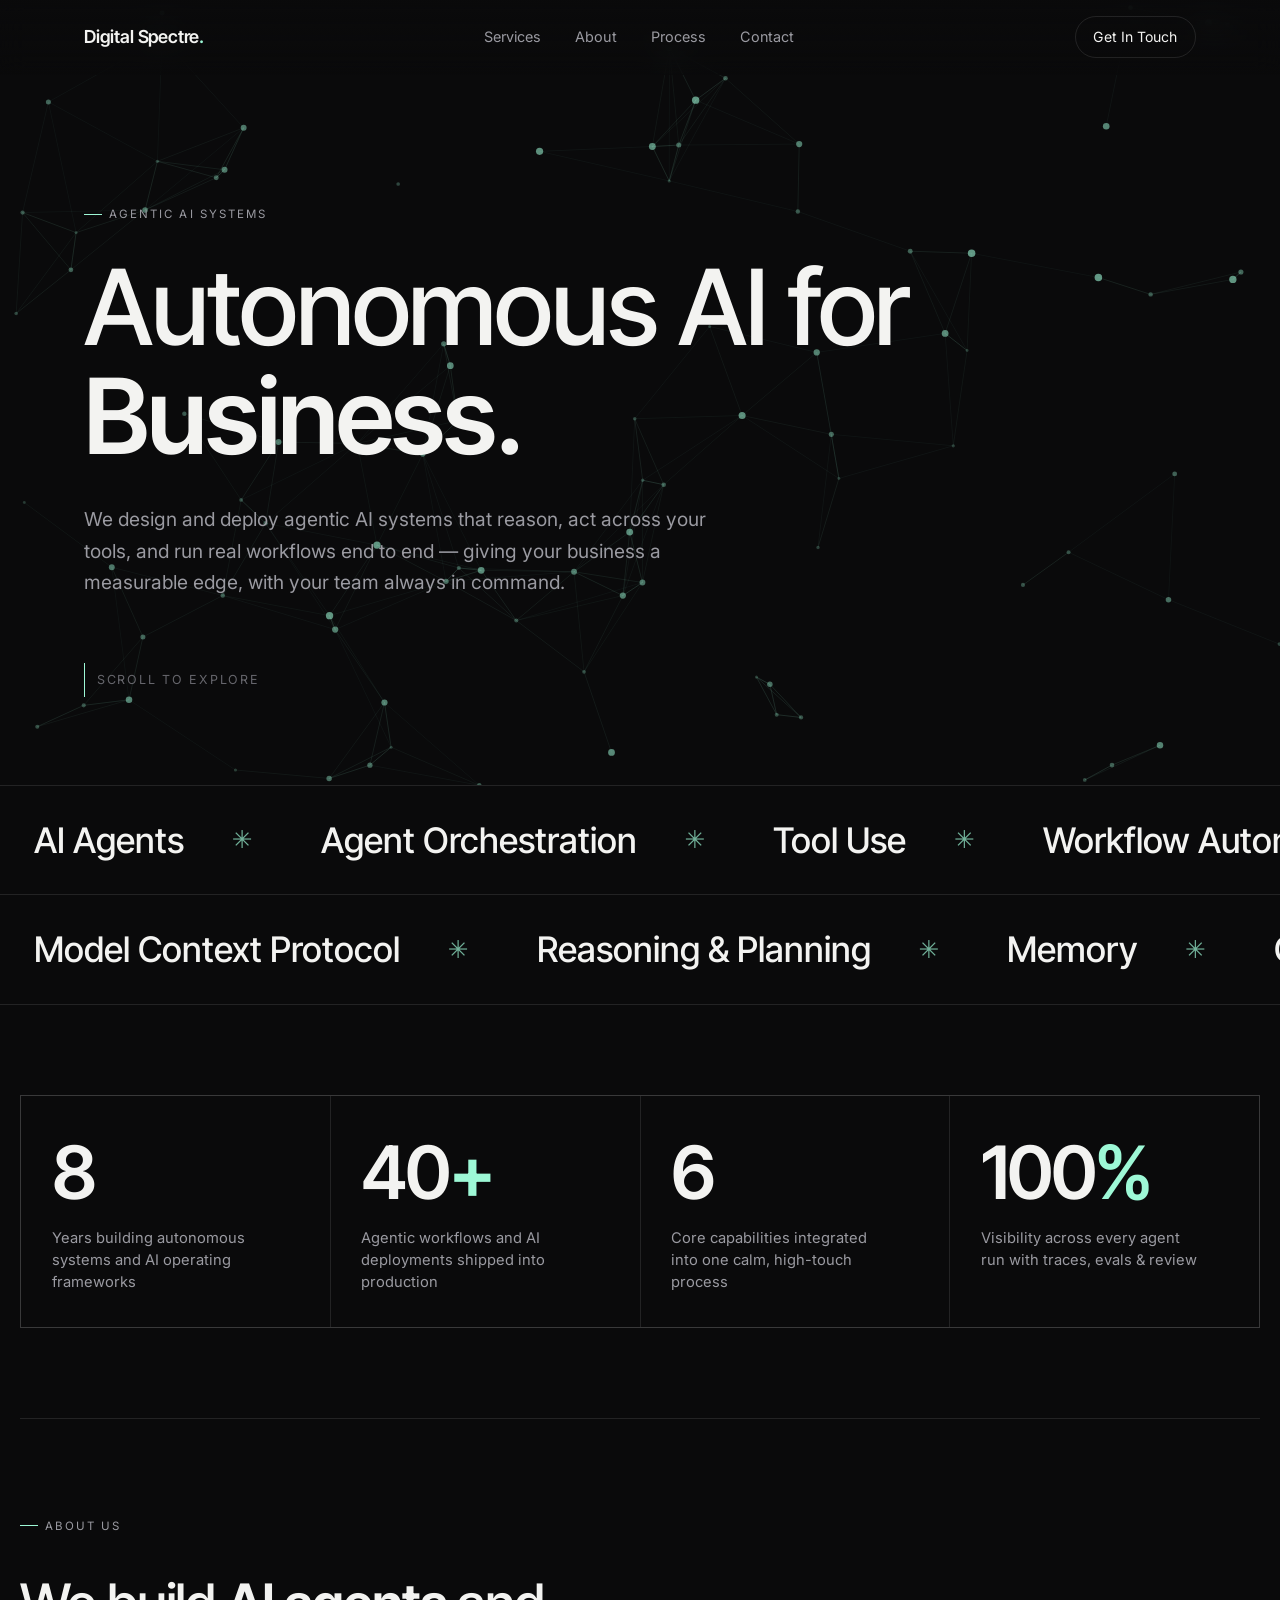
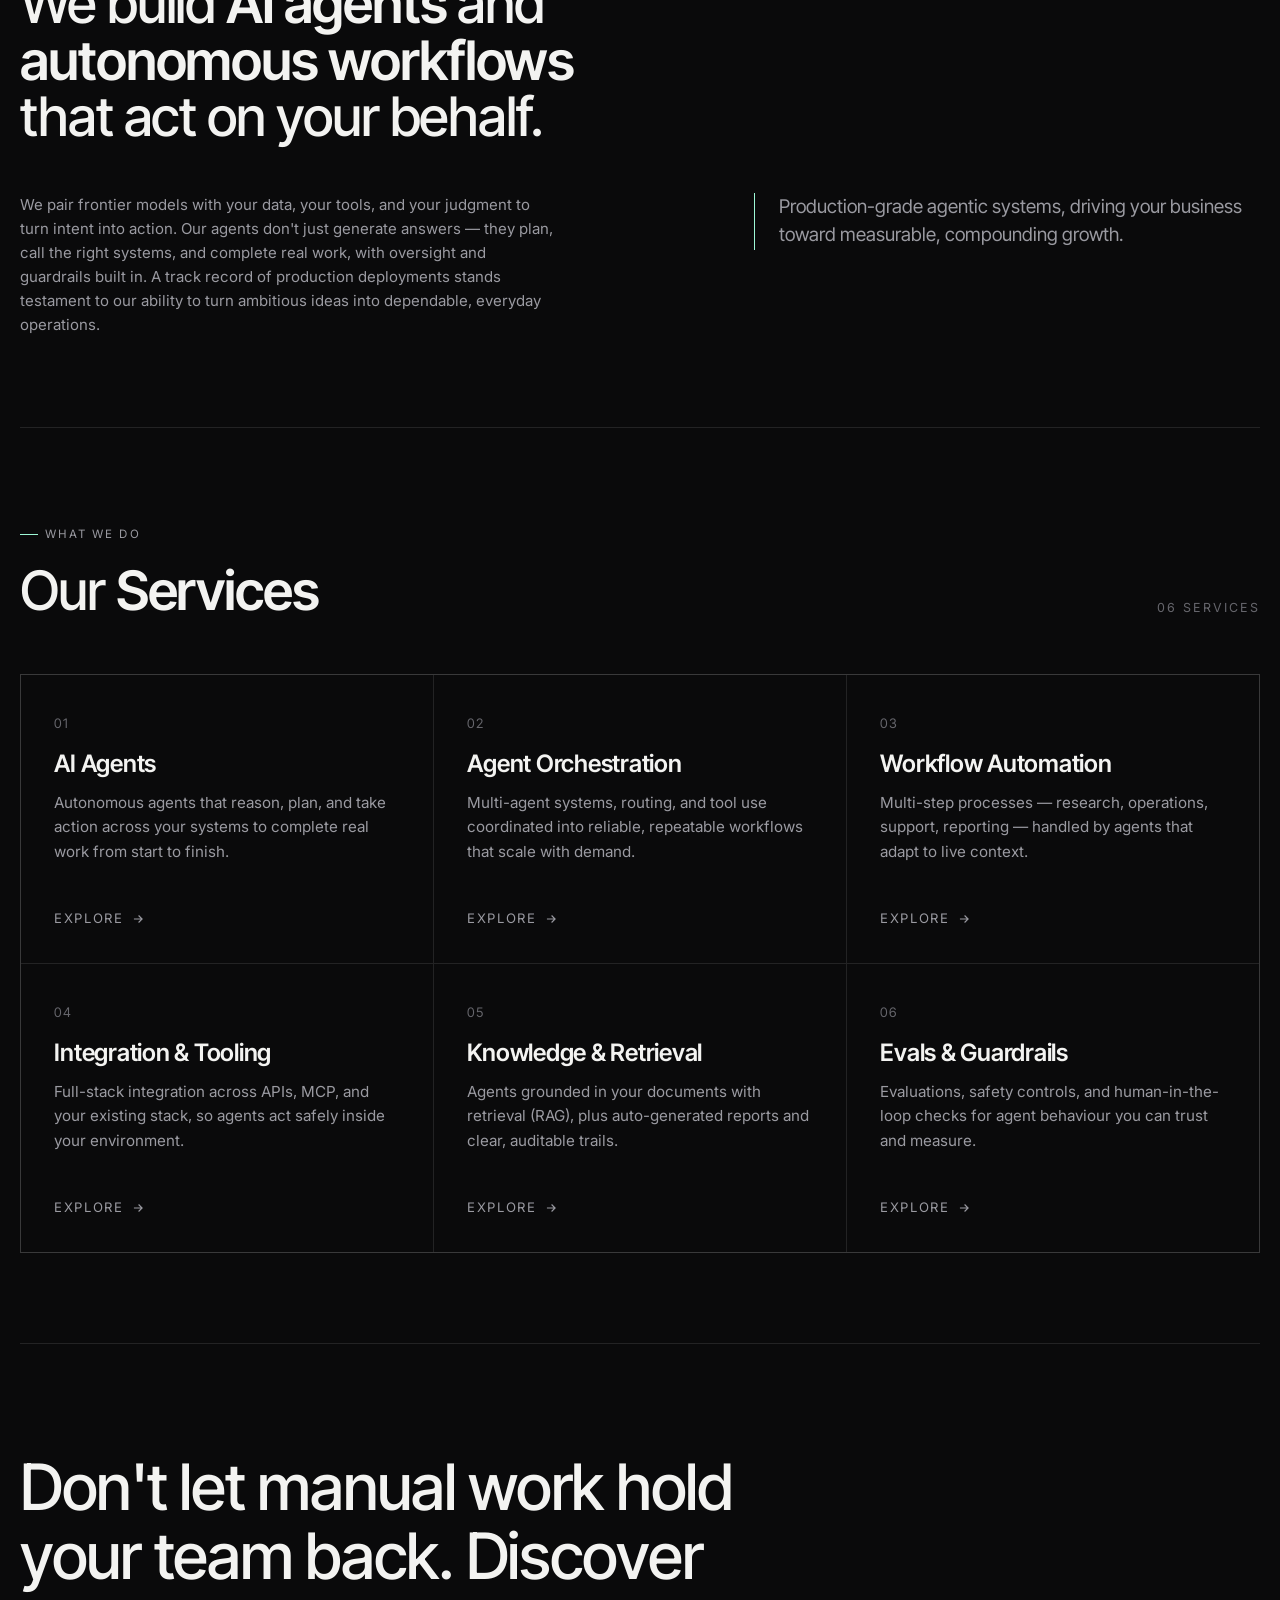
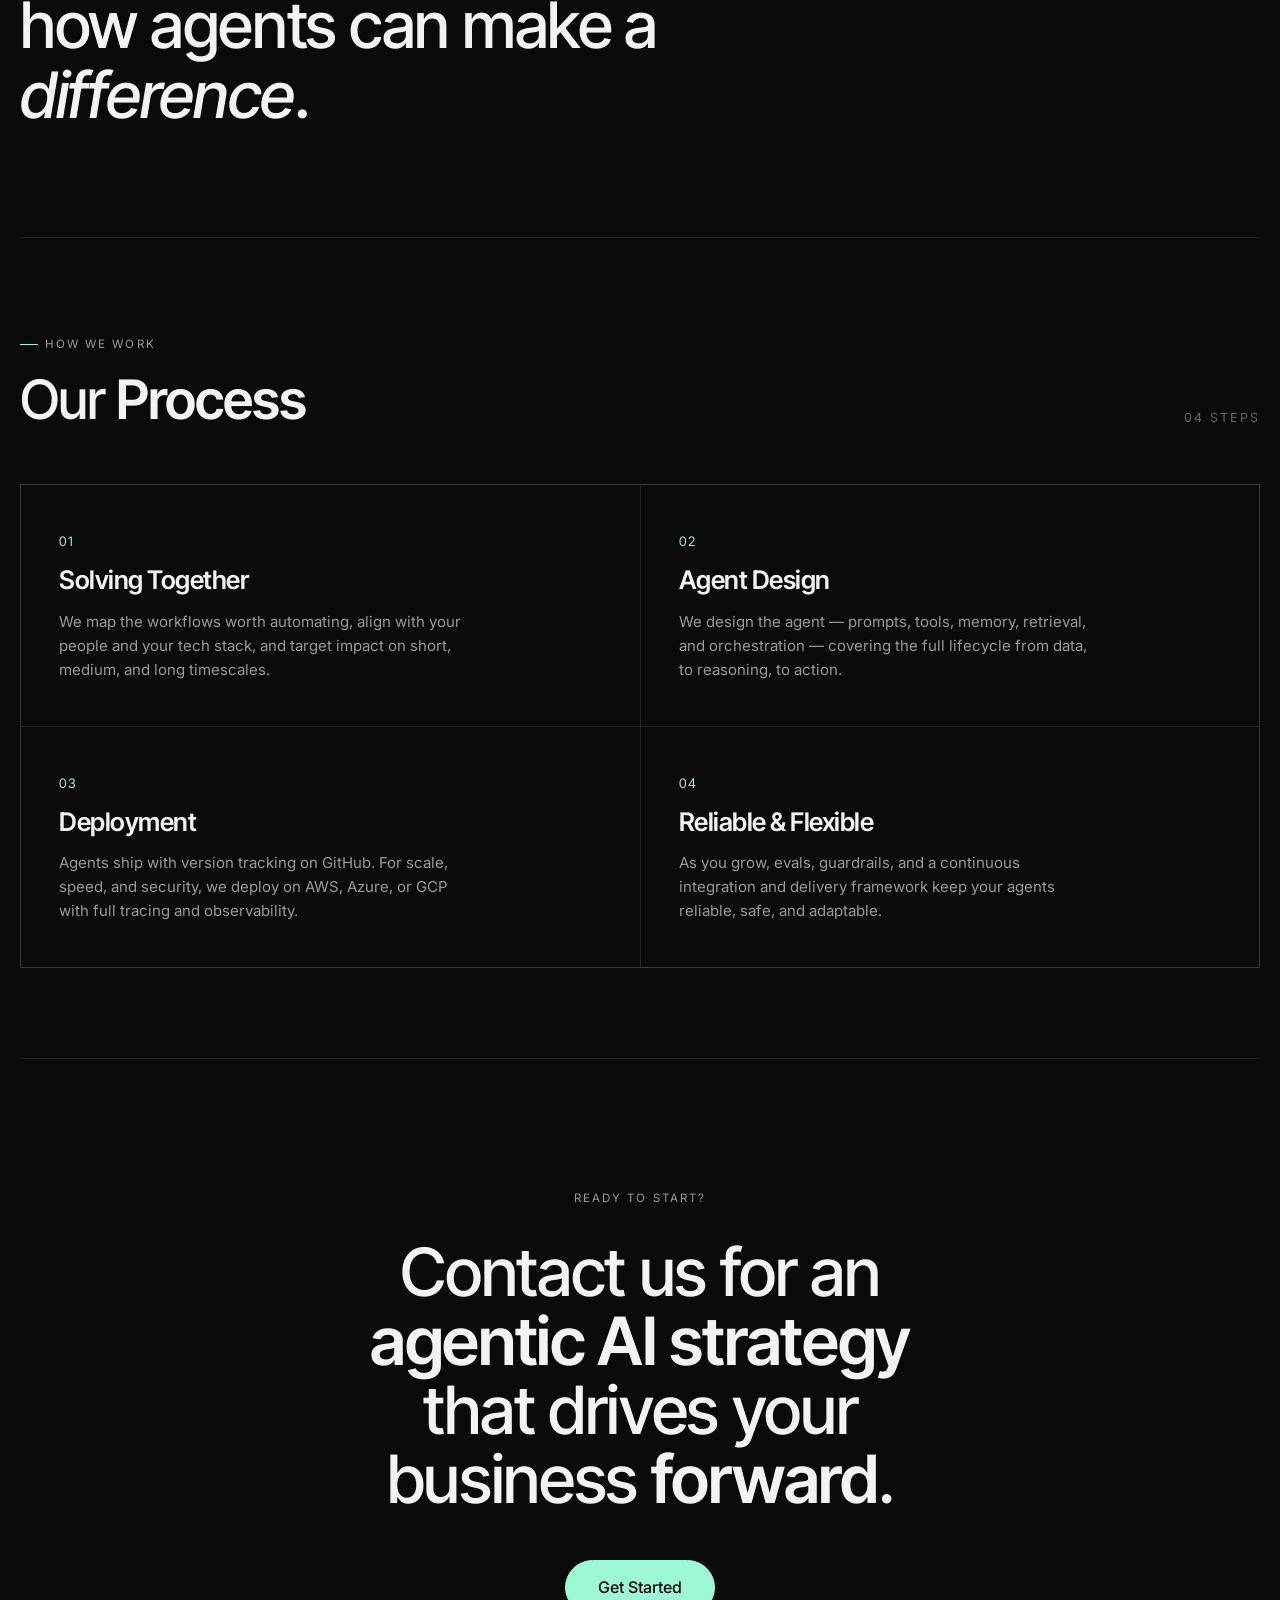
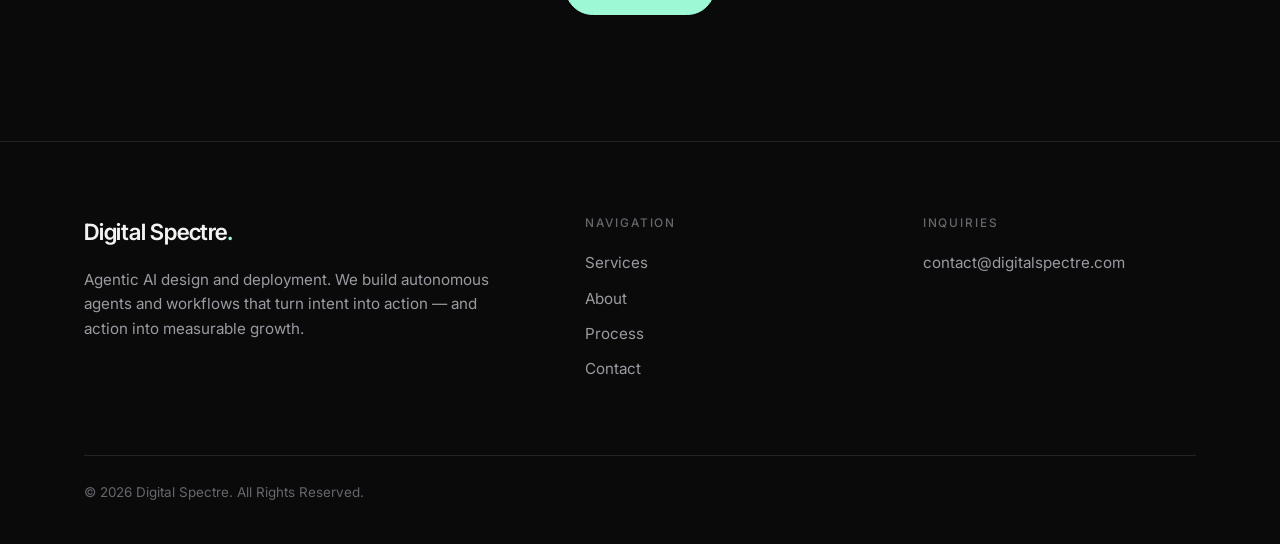
==== commit 303fca06: "Add files via upload" ====
--- a/index.html
+++ b/index.html
@@ -1,1650 +1,516 @@
 <!DOCTYPE html>
 <html lang="en">
 <head>
-<meta charset="UTF-8">
-<meta name="viewport" content="width=device-width, initial-scale=1.0">
-<title>Digital Spectre | Business Data Science</title>
-<link rel="preconnect" href="https://fonts.googleapis.com">
-<link href="https://fonts.googleapis.com/css2?family=Outfit:wght@200;300;400;500;600;700;800&family=Space+Mono:wght@400;700&display=swap" rel="stylesheet">
+<meta charset="UTF-8" />
+<meta name="viewport" content="width=device-width, initial-scale=1.0" />
+<title>Digital Spectre | Agentic AI Systems</title>
+<link rel="preconnect" href="https://fonts.googleapis.com" />
+<link rel="preconnect" href="https://fonts.gstatic.com" crossorigin />
+<link href="https://fonts.googleapis.com/css2?family=Inter+Tight:wght@400;500;600;700&family=Inter:wght@400;500&display=swap" rel="stylesheet" />
 <style>
-/* ========== RESET & BASE ========== */
-*, *::before, *::after { margin: 0; padding: 0; box-sizing: border-box; }
-
-:root {
-  --bg-primary: #050505;
-  --bg-secondary: #0c0c0c;
-  --bg-tertiary: #161616;
-  --bg-card: #111111;
-  --text-primary: #f5f5f5;
-  --text-secondary: #999999;
-  --text-muted: #555555;
-  --accent: #A4D5B5;
-  --accent-hover: #b8e0c6;
-  --border: #222222;
-  --border-light: #333333;
-  --ff-heading: 'Outfit', sans-serif;
-  --ff-mono: 'Space Mono', monospace;
-}
-
-html {
-  scroll-behavior: smooth;
-  overflow-x: hidden;
-}
-
-body {
-  font-family: var(--ff-heading);
-  background: var(--bg-primary);
-  color: var(--text-primary);
-  overflow-x: hidden;
-  -webkit-font-smoothing: antialiased;
-}
-
-a {
-  color: inherit;
-  text-decoration: none;
-}
-
-/* ========== PRELOADER ========== */
-.preloader {
-  position: fixed;
-  inset: 0;
-  background: var(--bg-primary);
-  z-index: 10000;
-  display: flex;
-  align-items: center;
-  justify-content: center;
-  flex-direction: column;
-  transition: opacity 0.8s ease, visibility 0.8s ease;
-}
-
-.preloader.hidden {
-  opacity: 0;
-  visibility: hidden;
-}
-
-.preloader-text {
-  font-family: var(--ff-mono);
-  font-size: 0.75rem;
-  text-transform: uppercase;
-  letter-spacing: 0.3em;
-  color: var(--text-secondary);
-}
-
-.preloader-bar {
-  width: 200px;
-  height: 1px;
-  background: var(--border);
-  margin-top: 1.5rem;
-  position: relative;
-  overflow: hidden;
-}
-
-.preloader-bar::after {
-  content: '';
-  position: absolute;
-  left: 0; top: 0;
-  height: 100%;
-  width: 0;
-  background: var(--accent);
-  animation: load 2s ease forwards;
-}
-
-@keyframes load {
-  to { width: 100%; }
-}
-
-/* ========== NAVIGATION ========== */
-nav {
-  position: fixed;
-  top: 0;
-  width: 100%;
-  z-index: 1000;
-  padding: 1.5rem 3rem;
-  display: flex;
-  justify-content: space-between;
-  align-items: center;
-  background: transparent;
-  transition: background 0.4s ease, padding 0.3s ease;
-}
-
-nav.scrolled {
-  background: rgba(5,5,5,0.92);
-  backdrop-filter: blur(20px);
-  padding: 1rem 3rem;
-  border-bottom: 1px solid var(--border);
-}
-
-.nav-logo {
-  font-family: var(--ff-mono);
-  font-size: 0.8rem;
-  text-transform: uppercase;
-  letter-spacing: 0.25em;
-  color: var(--text-primary);
-  font-weight: 700;
-}
-
-.nav-logo span {
-  color: var(--accent);
-}
-
-.nav-links {
-  display: flex;
-  gap: 2.5rem;
-  list-style: none;
-}
-
-.nav-links a {
-  font-size: 0.7rem;
-  text-transform: uppercase;
-  letter-spacing: 0.2em;
-  color: var(--text-secondary);
-  position: relative;
-  transition: color 0.3s ease;
-}
-
-.nav-links a::after {
-  content: '';
-  position: absolute;
-  bottom: -4px; left: 0;
-  width: 0;
-  height: 1px;
-  background: var(--accent);
-  transition: width 0.3s ease;
-}
-
-.nav-links a:hover {
-  color: var(--text-primary);
-}
-
-.nav-links a:hover::after {
-  width: 100%;
-}
-
-.nav-cta {
-  font-size: 0.7rem;
-  text-transform: uppercase;
-  letter-spacing: 0.15em;
-  padding: 0.6rem 1.8rem;
-  border: 1px solid var(--accent);
-  color: var(--accent);
-  transition: all 0.3s ease;
-}
-
-.nav-cta:hover {
-  background: var(--accent);
-  color: var(--bg-primary);
-}
-
-/* Mobile nav toggle */
-.nav-toggle {
-  display: none;
-  flex-direction: column;
-  gap: 5px;
-  cursor: pointer;
-  z-index: 1001;
-}
-
-.nav-toggle span {
-  display: block;
-  width: 24px;
-  height: 1.5px;
-  background: var(--text-primary);
-  transition: all 0.3s ease;
-}
-
-/* ========== HERO ========== */
-.hero {
-  min-height: 100vh;
-  display: flex;
-  flex-direction: column;
-  justify-content: center;
-  padding: 0 3rem;
-  position: relative;
-  overflow: hidden;
-}
-
-.hero-canvas {
-  position: absolute;
-  top: 0; right: 0;
-  width: 55%;
-  height: 100%;
-  pointer-events: none;
-  z-index: 0;
-  opacity: 0;
-  transition: opacity 1.5s ease;
-}
-
-.hero-canvas.visible {
-  opacity: 1;
-}
-
-.hero-eyebrow,
-.hero h1,
-.hero-subtitle,
-.hero-scroll {
-  position: relative;
-  z-index: 1;
-}
-
-.hero::before {
-  content: '';
-  position: absolute;
-  top: -50%; right: -30%;
-  width: 800px; height: 800px;
-  background: radial-gradient(circle, rgba(255,255,255,0.03) 0%, transparent 70%);
-  border-radius: 50%;
-  pointer-events: none;
-}
-
-.hero-eyebrow {
-  font-family: var(--ff-mono);
-  font-size: 0.7rem;
-  text-transform: uppercase;
-  letter-spacing: 0.4em;
-  color: var(--text-muted);
-  margin-bottom: 2rem;
-  opacity: 0;
-  transform: translateY(30px);
-}
-
-.hero h1 {
-  font-size: clamp(3rem, 8vw, 7.5rem);
-  font-weight: 200;
-  line-height: 1.05;
-  text-transform: uppercase;
-  letter-spacing: -0.02em;
-  max-width: 900px;
-  opacity: 0;
-}
-
-.hero h1 strong {
-  font-weight: 700;
-  color: var(--accent);
-  display: inline-block;
-}
-
-.hero-subtitle {
-  font-size: 1rem;
-  font-weight: 300;
-  color: var(--text-secondary);
-  max-width: 480px;
-  margin-top: 2.5rem;
-  line-height: 1.7;
-  opacity: 0;
-  transform: translateY(30px);
-}
-
-.hero-scroll {
-  position: absolute;
-  bottom: 3rem;
-  left: 3rem;
-  display: flex;
-  align-items: center;
-  gap: 1rem;
-  font-family: var(--ff-mono);
-  font-size: 0.65rem;
-  text-transform: uppercase;
-  letter-spacing: 0.2em;
-  color: var(--text-muted);
-  opacity: 0;
-}
-
-.hero-scroll-line {
-  width: 40px;
-  height: 1px;
-  background: var(--border-light);
-  position: relative;
-  overflow: hidden;
-}
-
-.hero-scroll-line::after {
-  content: '';
-  position: absolute;
-  left: -100%;
-  width: 100%; height: 100%;
-  background: var(--accent);
-  animation: scrollLine 2s ease infinite;
-}
-
-@keyframes scrollLine {
-  0% { left: -100%; }
-  50% { left: 0; }
-  100% { left: 100%; }
-}
-
-/* ========== MARQUEE ========== */
-.marquee-section {
-  border-top: 1px solid var(--border);
-  border-bottom: 1px solid var(--border);
-  padding: 1.2rem 0;
-  overflow: hidden;
-  position: relative;
-}
-
-.marquee-track {
-  display: flex;
-  white-space: nowrap;
-  animation: marquee 30s linear infinite;
-}
-
-.marquee-item {
-  font-size: 0.7rem;
-  text-transform: uppercase;
-  letter-spacing: 0.3em;
-  color: var(--text-muted);
-  padding: 0 3rem;
-  display: flex;
-  align-items: center;
-  gap: 2rem;
-  flex-shrink: 0;
-}
-
-.marquee-item .dot {
-  width: 4px; height: 4px;
-  border-radius: 50%;
-  background: var(--accent);
-  flex-shrink: 0;
-}
-
-@keyframes marquee {
-  0% { transform: translateX(0); }
-  100% { transform: translateX(-50%); }
-}
-
-/* ========== STATS ========== */
-.stats {
-  padding: 6rem 3rem;
-  display: grid;
-  grid-template-columns: repeat(4, 1fr);
-  gap: 2rem;
-  border-bottom: 1px solid var(--border);
-}
-
-.stat-item {
-  text-align: center;
-  padding: 2.5rem 1rem;
-  border: 1px solid var(--border);
-  position: relative;
-  overflow: hidden;
-  opacity: 0;
-  transform: translateY(40px);
-}
-
-.stat-item::before {
-  content: '';
-  position: absolute;
-  bottom: 0; left: 0;
-  width: 100%; height: 2px;
-  background: var(--accent);
-  transform: scaleX(0);
-  transform-origin: left;
-  transition: transform 0.6s ease;
-}
-
-.stat-item:hover::before {
-  transform: scaleX(1);
-}
-
-.stat-number {
-  font-size: clamp(2.5rem, 4vw, 4rem);
-  font-weight: 700;
-  color: var(--accent);
-  font-family: var(--ff-mono);
-  line-height: 1;
-}
-
-.stat-label {
-  margin-top: 0.8rem;
-  font-size: 0.7rem;
-  text-transform: uppercase;
-  letter-spacing: 0.2em;
-  color: var(--text-secondary);
-  line-height: 1.6;
-}
-
-/* ========== ABOUT / INTRO ========== */
-.about {
-  padding: 10rem 3rem;
-  display: grid;
-  grid-template-columns: 1fr 1fr;
-  gap: 6rem;
-  align-items: center;
-  position: relative;
-}
-
-.about-label {
-  font-family: var(--ff-mono);
-  font-size: 0.65rem;
-  text-transform: uppercase;
-  letter-spacing: 0.4em;
-  color: var(--text-muted);
-  margin-bottom: 2rem;
-  opacity: 0;
-  transform: translateY(20px);
-}
-
-.about-heading {
-  font-size: clamp(1.8rem, 3.5vw, 3rem);
-  font-weight: 300;
-  line-height: 1.3;
-  text-transform: uppercase;
-  letter-spacing: 0.02em;
-  opacity: 0;
-  transform: translateY(40px);
-}
-
-.about-heading strong {
-  font-weight: 600;
-  color: var(--accent);
-}
-
-.about-right {
-  opacity: 0;
-  transform: translateY(40px);
-}
-
-.about-text {
-  font-size: 0.95rem;
-  font-weight: 300;
-  line-height: 1.8;
-  color: var(--text-secondary);
-  margin-bottom: 2rem;
-}
-
-.about-quote {
-  font-size: 1.1rem;
-  font-style: italic;
-  color: var(--accent);
-  padding-left: 1.5rem;
-  border-left: 2px solid var(--accent);
-  line-height: 1.6;
-}
-
-/* ========== SERVICES ========== */
-.services {
-  padding: 8rem 3rem;
-  background: var(--bg-secondary);
-  position: relative;
-}
-
-.section-header {
-  display: flex;
-  justify-content: space-between;
-  align-items: flex-end;
-  margin-bottom: 5rem;
-  border-bottom: 1px solid var(--border);
-  padding-bottom: 2rem;
-}
-
-.section-label {
-  font-family: var(--ff-mono);
-  font-size: 0.65rem;
-  text-transform: uppercase;
-  letter-spacing: 0.4em;
-  color: var(--text-muted);
-  margin-bottom: 1rem;
-}
-
-.section-title {
-  font-size: clamp(2rem, 4vw, 3.5rem);
-  font-weight: 200;
-  text-transform: uppercase;
-  letter-spacing: 0.05em;
-}
-
-.section-title strong {
-  font-weight: 700;
-  color: var(--accent);
-}
-
-.section-count {
-  font-family: var(--ff-mono);
-  font-size: 0.7rem;
-  color: var(--text-muted);
-  letter-spacing: 0.1em;
-}
-
-.services-grid {
-  display: grid;
-  grid-template-columns: repeat(3, 1fr);
-  gap: 1px;
-  background: var(--border);
-}
-
-.service-card {
-  background: var(--bg-secondary);
-  padding: 3rem 2rem;
-  position: relative;
-  overflow: hidden;
-  opacity: 0;
-  transform: translateY(50px);
-  transition: background 0.4s ease;
-}
-
-.service-card:hover {
-  background: var(--bg-tertiary);
-}
-
-.service-card::after {
-  content: '';
-  position: absolute;
-  top: 0; left: 0;
-  width: 100%; height: 100%;
-  border: 1px solid transparent;
-  transition: border-color 0.4s ease;
-  pointer-events: none;
-}
-
-.service-card:hover::after {
-  border-color: var(--accent);
-}
-
-.service-index {
-  font-family: var(--ff-mono);
-  font-size: 0.65rem;
-  color: var(--text-muted);
-  letter-spacing: 0.15em;
-  margin-bottom: 2rem;
-}
-
-.service-icon {
-  width: 40px; height: 40px;
-  margin-bottom: 1.5rem;
-  position: relative;
-}
-
-.service-icon svg {
-  width: 100%; height: 100%;
-  stroke: var(--accent);
-  stroke-width: 1.5;
-  fill: none;
-}
-
-.service-name {
-  font-size: 1.1rem;
-  text-transform: uppercase;
-  letter-spacing: 0.1em;
-  font-weight: 500;
-  margin-bottom: 1rem;
-}
-
-.service-desc {
-  font-size: 0.8rem;
-  font-weight: 300;
-  color: var(--text-secondary);
-  line-height: 1.7;
-  letter-spacing: 0.02em;
-}
-
-.service-arrow {
-  margin-top: 2rem;
-  display: inline-flex;
-  align-items: center;
-  gap: 0.5rem;
-  font-size: 0.65rem;
-  text-transform: uppercase;
-  letter-spacing: 0.2em;
-  color: var(--text-muted);
-  transition: color 0.3s ease;
-}
-
-.service-card:hover .service-arrow {
-  color: var(--accent);
-}
-
-.service-arrow svg {
-  width: 16px; height: 16px;
-  stroke: currentColor;
-  fill: none;
-  transition: transform 0.3s ease;
-}
-
-.service-card:hover .service-arrow svg {
-  transform: translateX(4px);
-}
-
-/* ========== PROCESS / PIPELINE ========== */
-.process {
-  padding: 10rem 3rem;
-  position: relative;
-}
-
-.process-grid {
-  display: grid;
-  grid-template-columns: repeat(2, 1fr);
-  gap: 1px;
-  background: var(--border);
-  margin-top: 5rem;
-}
-
-.process-card {
-  background: var(--bg-primary);
-  padding: 3.5rem 2.5rem;
-  position: relative;
-  opacity: 0;
-  transform: translateY(40px);
-}
-
-.process-card::before {
-  content: '';
-  position: absolute;
-  top: 0; left: 0;
-  width: 100%; height: 3px;
-  background: linear-gradient(90deg, var(--accent), transparent);
-  transform: scaleX(0);
-  transform-origin: left;
-  transition: transform 0.6s ease;
-}
-
-.process-card:hover::before {
-  transform: scaleX(1);
-}
-
-.process-number {
-  font-family: var(--ff-mono);
-  font-size: 2.5rem;
-  font-weight: 700;
-  color: var(--border-light);
-  margin-bottom: 1.5rem;
-  transition: color 0.3s ease;
-}
-
-.process-card:hover .process-number {
-  color: var(--accent);
-}
-
-.process-title {
-  font-size: 1.2rem;
-  text-transform: uppercase;
-  letter-spacing: 0.1em;
-  font-weight: 500;
-  margin-bottom: 1rem;
-}
-
-.process-desc {
-  font-size: 0.85rem;
-  font-weight: 300;
-  color: var(--text-secondary);
-  line-height: 1.8;
-}
-
-/* ========== LARGE TEXT SECTION ========== */
-.big-text {
-  padding: 8rem 3rem;
-  border-top: 1px solid var(--border);
-  border-bottom: 1px solid var(--border);
-  text-align: center;
-  position: relative;
-  overflow: hidden;
-}
-
-.big-text h2 {
-  font-size: clamp(2rem, 5vw, 4.5rem);
-  font-weight: 200;
-  text-transform: uppercase;
-  letter-spacing: 0.05em;
-  line-height: 1.2;
-  max-width: 1000px;
-  margin: 0 auto;
-}
-
-.big-text h2 em {
-  font-style: normal;
-  color: var(--accent);
-  font-weight: 600;
-}
-
-.reveal-line {
-  overflow: hidden;
-  display: block;
-}
-
-.reveal-line-inner {
-  display: block;
-  transform: translateY(100%);
-}
-
-/* ========== CTA ========== */
-.cta {
-  padding: 10rem 3rem;
-  text-align: center;
-  position: relative;
-  background: var(--bg-secondary);
-}
-
-.cta::before {
-  content: '';
-  position: absolute;
-  top: 50%; left: 50%;
-  transform: translate(-50%, -50%);
-  width: 600px; height: 600px;
-  background: radial-gradient(circle, rgba(255,255,255,0.04) 0%, transparent 70%);
-  border-radius: 50%;
-  pointer-events: none;
-}
-
-.cta-label {
-  font-family: var(--ff-mono);
-  font-size: 0.65rem;
-  text-transform: uppercase;
-  letter-spacing: 0.4em;
-  color: var(--text-muted);
-  margin-bottom: 2rem;
-  opacity: 0;
-  transform: translateY(20px);
-}
-
-.cta h2 {
-  font-size: clamp(2rem, 4vw, 3.5rem);
-  font-weight: 200;
-  text-transform: uppercase;
-  letter-spacing: 0.05em;
-  line-height: 1.3;
-  max-width: 700px;
-  margin: 0 auto 3rem;
-  opacity: 0;
-  transform: translateY(30px);
-}
-
-.cta h2 strong {
-  font-weight: 700;
-  color: var(--accent);
-}
-
-.cta-btn {
-  display: inline-block;
-  padding: 1rem 3rem;
-  border: 1px solid var(--accent);
-  color: var(--accent);
-  font-size: 0.75rem;
-  text-transform: uppercase;
-  letter-spacing: 0.25em;
-  transition: all 0.4s ease;
-  position: relative;
-  overflow: hidden;
-  opacity: 0;
-  transform: translateY(20px);
-}
-
-.cta-btn::before {
-  content: '';
-  position: absolute;
-  top: 0; left: -100%;
-  width: 100%; height: 100%;
-  background: var(--accent);
-  transition: left 0.4s ease;
-  z-index: 0;
-}
-
-.cta-btn:hover::before {
-  left: 0;
-}
-
-.cta-btn span {
-  position: relative;
-  z-index: 1;
-}
-
-.cta-btn:hover {
-  color: var(--bg-primary);
-}
-
-/* ========== FOOTER ========== */
-footer {
-  padding: 5rem 3rem 2rem;
-  border-top: 1px solid var(--border);
-  position: relative;
-}
-
-.footer-top {
-  display: grid;
-  grid-template-columns: 2fr 1fr 1fr;
-  gap: 3rem;
-  margin-bottom: 4rem;
-}
-
-.footer-brand {
-  max-width: 300px;
-}
-
-.footer-brand-name {
-  font-family: var(--ff-mono);
-  font-size: 0.8rem;
-  text-transform: uppercase;
-  letter-spacing: 0.25em;
-  font-weight: 700;
-  margin-bottom: 1.5rem;
-}
-
-.footer-brand-name span {
-  color: var(--accent);
-}
-
-.footer-brand p {
-  font-size: 0.8rem;
-  font-weight: 300;
-  color: var(--text-secondary);
-  line-height: 1.7;
-}
-
-.footer-col h4 {
-  font-size: 0.65rem;
-  text-transform: uppercase;
-  letter-spacing: 0.25em;
-  color: var(--text-muted);
-  margin-bottom: 1.5rem;
-  font-weight: 400;
-}
-
-.footer-col a {
-  display: block;
-  font-size: 0.8rem;
-  color: var(--text-secondary);
-  margin-bottom: 0.8rem;
-  transition: color 0.3s ease;
-}
-
-.footer-col a:hover {
-  color: var(--accent);
-}
-
-.footer-bottom {
-  display: flex;
-  justify-content: space-between;
-  align-items: center;
-  border-top: 1px solid var(--border);
-  padding-top: 2rem;
-}
-
-.footer-copy {
-  font-family: var(--ff-mono);
-  font-size: 0.6rem;
-  text-transform: uppercase;
-  letter-spacing: 0.15em;
-  color: var(--text-muted);
-}
-
-/* ========== SCROLL REVEAL ANIMATIONS ========== */
-.reveal {
-  opacity: 0;
-  transform: translateY(50px);
-  transition: opacity 0.8s cubic-bezier(0.16, 1, 0.3, 1),
-              transform 0.8s cubic-bezier(0.16, 1, 0.3, 1);
-}
-
-.reveal.visible {
-  opacity: 1;
-  transform: translateY(0);
-}
-
-.reveal-left {
-  opacity: 0;
-  transform: translateX(-60px);
-  transition: opacity 0.8s cubic-bezier(0.16, 1, 0.3, 1),
-              transform 0.8s cubic-bezier(0.16, 1, 0.3, 1);
-}
-
-.reveal-left.visible {
-  opacity: 1;
-  transform: translateX(0);
-}
-
-.reveal-right {
-  opacity: 0;
-  transform: translateX(60px);
-  transition: opacity 0.8s cubic-bezier(0.16, 1, 0.3, 1),
-              transform 0.8s cubic-bezier(0.16, 1, 0.3, 1);
-}
-
-.reveal-right.visible {
-  opacity: 1;
-  transform: translateX(0);
-}
-
-/* Stagger delays */
-.delay-1 { transition-delay: 0.1s; }
-.delay-2 { transition-delay: 0.2s; }
-.delay-3 { transition-delay: 0.3s; }
-.delay-4 { transition-delay: 0.4s; }
-.delay-5 { transition-delay: 0.5s; }
-.delay-6 { transition-delay: 0.6s; }
-
-/* ========== PARALLAX TEXT ========== */
-.parallax-text {
-  transition: transform 0.1s linear;
-  will-change: transform;
-}
-
-/* ========== TABLET (768px – 1024px) ========== */
-@media (max-width: 1024px) {
-  .hero-canvas { width: 50%; opacity: 0.7; }
-  .services-grid { grid-template-columns: repeat(2, 1fr); }
-  .footer-top { grid-template-columns: 1fr 1fr; gap: 2rem; }
-
-  .hero h1 { font-size: clamp(2.5rem, 6vw, 5rem); }
-  .hero { padding: 0 2.5rem; }
-  .hero-subtitle { font-size: 0.9rem; max-width: 400px; }
-  .hero-scroll { left: 2.5rem; }
-
-  .stats { padding: 5rem 2.5rem; }
-  .stat-number { font-size: clamp(2rem, 3.5vw, 3rem); }
-
-  .about { padding: 7rem 2.5rem; gap: 4rem; }
-  .about-heading { font-size: clamp(1.6rem, 3vw, 2.4rem); }
-
-  .services { padding: 6rem 2.5rem; }
-  .service-card { padding: 2.5rem 1.8rem; }
-
-  .process { padding: 7rem 2.5rem; }
-  .process-card { padding: 2.5rem 2rem; }
-
-  .big-text { padding: 6rem 2.5rem; }
-  .cta { padding: 8rem 2.5rem; }
-
-  footer { padding: 4rem 2.5rem 2rem; }
-
-  .section-header { flex-direction: column; align-items: flex-start; gap: 1rem; }
-}
-
-/* ========== SMALL TABLET / LARGE PHONE (481px – 768px) ========== */
-@media (max-width: 768px) {
-  /* NAV */
-  nav { padding: 1rem 1.5rem; }
-  nav.scrolled { padding: 0.8rem 1.5rem; }
-  .nav-links { display: none; }
-  .nav-cta { display: none; }
-  .nav-toggle { display: flex; }
-
-  .nav-links.open {
-    display: flex;
-    flex-direction: column;
-    position: fixed;
-    top: 0; left: 0;
-    width: 100%; height: 100dvh;
-    background: var(--bg-primary);
-    justify-content: center;
-    align-items: center;
-    gap: 2.5rem;
-    z-index: 999;
-  }
-
-  .nav-links.open a {
-    font-size: 1.1rem;
-    letter-spacing: 0.3em;
-    color: var(--text-primary);
-  }
-
-  /* HERO */
-  .hero { padding: 0 1.5rem; min-height: 85vh; }
-  .hero-canvas { width: 100%; opacity: 0.3; }
-  .hero h1 { font-size: clamp(2.2rem, 8vw, 3.5rem); max-width: 100%; }
-  .hero-subtitle { font-size: 0.85rem; max-width: 100%; margin-top: 2rem; }
-  .hero-eyebrow { font-size: 0.6rem; letter-spacing: 0.3em; margin-bottom: 1.5rem; }
-  .hero-scroll { display: none; }
-
-  /* STATS */
-  .stats {
-    grid-template-columns: repeat(2, 1fr);
-    padding: 4rem 1.5rem;
-    gap: 1px;
-    background: var(--border);
-  }
-  .stat-item { background: var(--bg-primary); padding: 2rem 1rem; }
-  .stat-number { font-size: 2.2rem; }
-  .stat-label { font-size: 0.6rem; }
-
-  /* ABOUT */
-  .about {
-    grid-template-columns: 1fr;
-    padding: 5rem 1.5rem;
-    gap: 2.5rem;
-  }
-  .about-heading { font-size: 1.5rem; }
-  .about-text { font-size: 0.85rem; }
-  .about-quote { font-size: 0.95rem; }
-
-  /* SERVICES */
-  .services { padding: 5rem 1.5rem; }
-  .services-grid { grid-template-columns: 1fr; }
-  .service-card { padding: 2.5rem 1.5rem; }
-  .service-name { font-size: 1rem; }
-  .service-desc { font-size: 0.75rem; }
-
-  .section-header { flex-direction: column; align-items: flex-start; gap: 0.8rem; margin-bottom: 3rem; }
-  .section-title { font-size: 1.8rem; }
-
-  /* PROCESS */
-  .process { padding: 5rem 1.5rem; }
-  .process-grid { grid-template-columns: 1fr; }
-  .process-card { padding: 2.5rem 1.5rem; }
-  .process-number { font-size: 2rem; }
-  .process-title { font-size: 1rem; }
-  .process-desc { font-size: 0.8rem; }
-
-  /* BIG TEXT */
-  .big-text { padding: 4rem 1.5rem; }
-  .big-text h2 { font-size: 1.6rem; }
-
-  /* CTA */
-  .cta { padding: 5rem 1.5rem; }
-  .cta h2 { font-size: 1.6rem; margin-bottom: 2rem; }
-  .cta-btn { padding: 0.8rem 2rem; font-size: 0.65rem; }
-
-  /* FOOTER */
-  footer { padding: 3rem 1.5rem 1.5rem; }
-  .footer-top { grid-template-columns: 1fr; gap: 2rem; }
-  .footer-brand { max-width: 100%; }
-  .footer-bottom { flex-direction: column; gap: 1rem; text-align: center; }
-
-  /* MARQUEE */
-  .marquee-item { font-size: 0.6rem; padding: 0 2rem; letter-spacing: 0.2em; }
-
-}
-
-/* ========== MOBILE (max-width: 480px) ========== */
-@media (max-width: 480px) {
-  /* NAV */
-  nav { padding: 0.8rem 1rem; }
-  nav.scrolled { padding: 0.6rem 1rem; }
-  .nav-logo { font-size: 0.7rem; letter-spacing: 0.2em; }
-  .nav-toggle span { width: 20px; }
-
-  .nav-links.open a {
-    font-size: 1rem;
-    letter-spacing: 0.25em;
-    gap: 2rem;
-  }
-
-  /* HERO */
-  .hero { padding: 0 1rem; min-height: 80vh; justify-content: flex-end; padding-bottom: 4rem; }
-  .hero h1 { font-size: clamp(1.8rem, 10vw, 2.8rem); line-height: 1.1; }
-  .hero-subtitle { font-size: 0.8rem; line-height: 1.6; margin-top: 1.5rem; }
-  .hero-eyebrow { font-size: 0.55rem; letter-spacing: 0.25em; margin-bottom: 1.2rem; }
-
-  /* STATS */
-  .stats { padding: 3rem 1rem; }
-  .stat-item { padding: 1.5rem 0.8rem; }
-  .stat-number { font-size: 1.8rem; }
-  .stat-label { font-size: 0.55rem; letter-spacing: 0.15em; margin-top: 0.5rem; }
-
-  /* ABOUT */
-  .about { padding: 4rem 1rem; gap: 2rem; }
-  .about-label { font-size: 0.55rem; margin-bottom: 1rem; }
-  .about-heading { font-size: 1.25rem; line-height: 1.4; }
-  .about-text { font-size: 0.8rem; line-height: 1.7; }
-  .about-quote { font-size: 0.85rem; padding-left: 1rem; }
-
-  /* SERVICES */
-  .services { padding: 4rem 1rem; }
-  .service-card { padding: 2rem 1.2rem; }
-  .service-index { font-size: 0.6rem; margin-bottom: 1.5rem; }
-  .service-icon { width: 32px; height: 32px; margin-bottom: 1rem; }
-  .service-name { font-size: 0.9rem; letter-spacing: 0.08em; }
-  .service-desc { font-size: 0.7rem; line-height: 1.6; }
-  .service-arrow { font-size: 0.6rem; margin-top: 1.5rem; }
-
-  .section-label { font-size: 0.55rem; }
-  .section-title { font-size: 1.4rem; }
-  .section-count { font-size: 0.6rem; }
-  .section-header { margin-bottom: 2.5rem; padding-bottom: 1.5rem; }
-
-  /* PROCESS */
-  .process { padding: 4rem 1rem; }
-  .process-card { padding: 2rem 1.2rem; }
-  .process-number { font-size: 1.6rem; margin-bottom: 1rem; }
-  .process-title { font-size: 0.9rem; }
-  .process-desc { font-size: 0.75rem; }
-
-  /* BIG TEXT */
-  .big-text { padding: 3.5rem 1rem; }
-  .big-text h2 { font-size: 1.3rem; line-height: 1.3; }
-
-  /* CTA */
-  .cta { padding: 4rem 1rem; }
-  .cta-label { font-size: 0.55rem; letter-spacing: 0.3em; margin-bottom: 1.5rem; }
-  .cta h2 { font-size: 1.3rem; line-height: 1.4; margin-bottom: 2rem; }
-  .cta-btn { padding: 0.75rem 1.8rem; font-size: 0.6rem; letter-spacing: 0.2em; }
-
-  /* MARQUEE */
-  .marquee-item { font-size: 0.55rem; padding: 0 1.5rem; }
-  .marquee-item .dot { width: 3px; height: 3px; }
-
-  /* FOOTER */
-  footer { padding: 2.5rem 1rem 1rem; }
-  .footer-top { gap: 1.5rem; }
-  .footer-brand-name { font-size: 0.7rem; margin-bottom: 1rem; }
-  .footer-brand p { font-size: 0.7rem; }
-  .footer-col h4 { font-size: 0.55rem; margin-bottom: 1rem; }
-  .footer-col a { font-size: 0.7rem; margin-bottom: 0.6rem; }
-  .footer-bottom { padding-top: 1.5rem; }
-  .footer-copy { font-size: 0.5rem; }
-
-  /* PRELOADER */
-  .preloader-text { font-size: 0.65rem; }
-  .preloader-bar { width: 150px; }
-}
+  /* =====================================================================
+     BRAND TOKENS  —  swap these for your live site's exact values
+     and the page will match your current fonts + colours precisely.
+     ===================================================================== */
+  :root{
+    --bg:        #0A0A0B;   /* page background            */
+    --surface:   #111113;   /* lifted panels              */
+    --text:      #F3F3F1;   /* primary text (off-white)   */
+    --muted:     #9A9AA1;   /* secondary text             */
+    --faint:     #66666C;   /* tertiary / counters        */
+    --line:      rgba(255,255,255,0.10); /* hairlines     */
+    --accent:    #9DF8D6;   /* brand mint — Digital Spectre */
+
+    --font-display: "Inter Tight", system-ui, sans-serif;
+    --font-body:    "Inter", system-ui, sans-serif;
+
+    --maxw: 1240px;
+    --pad: clamp(20px, 5vw, 64px);
+  }
+
+  /* ----------------------------- base ----------------------------- */
+  *{box-sizing:border-box;margin:0;padding:0}
+  html{scroll-behavior:smooth}
+  body{
+    background:var(--bg);
+    color:var(--text);
+    font-family:var(--font-body);
+    font-size:clamp(15px,1.05vw,16.5px);
+    line-height:1.6;
+    -webkit-font-smoothing:antialiased;
+    overflow-x:hidden;
+  }
+  a{color:inherit;text-decoration:none}
+  ::selection{background:var(--accent);color:#0a0a0b}
+
+  .wrap{max-width:var(--maxw);margin:0 auto;padding-left:var(--pad);padding-right:var(--pad)}
+
+  .eyebrow{
+    font-size:.72rem;letter-spacing:.18em;text-transform:uppercase;
+    color:var(--muted);display:inline-flex;align-items:center;gap:.6em;
+  }
+  .eyebrow::before{content:"";width:18px;height:1px;background:var(--accent);display:inline-block}
+
+  h1,h2,h3{font-family:var(--font-display);font-weight:500;line-height:1.04;letter-spacing:-.02em}
+  .em{font-weight:600;color:var(--text)}
+  .it{font-style:italic;font-family:var(--font-display)}
+
+  /* ----------------------------- nav ----------------------------- */
+  header{
+    position:fixed;top:0;left:0;right:0;z-index:100;
+    backdrop-filter:blur(14px);
+    background:linear-gradient(to bottom, rgba(10,10,11,.85), rgba(10,10,11,.4));
+    border-bottom:1px solid transparent;transition:border-color .3s;
+  }
+  header.scrolled{border-color:var(--line)}
+  .nav{display:flex;align-items:center;justify-content:space-between;height:74px}
+  .brand{font-family:var(--font-display);font-weight:600;font-size:1.12rem;letter-spacing:-.01em}
+  .brand .dot{color:var(--accent)}
+  .navlinks{display:flex;gap:34px;font-size:.9rem;color:var(--muted)}
+  .navlinks a{position:relative;padding:4px 0;transition:color .2s}
+  .navlinks a::after{content:"";position:absolute;left:0;bottom:-2px;width:0;height:1px;background:var(--accent);transition:width .25s}
+  .navlinks a:hover{color:var(--text)}
+  .navlinks a:hover::after{width:100%}
+  .btn{
+    font-size:.88rem;padding:.62em 1.25em;border:1px solid var(--line);border-radius:999px;
+    color:var(--text);transition:border-color .25s,background .25s,color .25s;white-space:nowrap;
+  }
+  .btn:hover{background:var(--accent);color:var(--bg);border-color:var(--accent)}
+  .menu-toggle{display:none;background:none;border:0;color:var(--text);font-size:1.4rem;cursor:pointer}
+
+  /* ----------------------------- hero ----------------------------- */
+  .hero{padding-top:clamp(150px,22vh,230px);padding-bottom:clamp(60px,9vh,110px);position:relative;overflow:hidden}
+  .hero > :not(.hero-net){position:relative;z-index:1}
+  .hero-net{position:absolute;inset:0;z-index:0;pointer-events:none;width:100%;height:100%}
+  .hero .eyebrow{margin-bottom:28px}
+  .hero h1{font-size:clamp(2.9rem,8.2vw,7rem);max-width:14ch}
+  .hero p.lead{
+    margin-top:34px;max-width:54ch;font-size:clamp(1.02rem,1.5vw,1.2rem);
+    color:var(--muted);line-height:1.65;
+  }
+  .scrollcue{margin-top:64px;display:inline-flex;align-items:center;gap:12px;color:var(--faint);font-size:.78rem;letter-spacing:.14em;text-transform:uppercase}
+  .scrollcue .bar{width:1px;height:34px;background:linear-gradient(var(--accent),transparent);position:relative;overflow:hidden}
+  .scrollcue .bar::after{content:"";position:absolute;inset:0;background:var(--accent);animation:cue 2s ease-in-out infinite}
+  @keyframes cue{0%{transform:translateY(-100%)}60%,100%{transform:translateY(100%)}}
+
+  /* --------------------------- marquee --------------------------- */
+  .marquee{border-top:1px solid var(--line);border-bottom:1px solid var(--line);padding:26px 0;overflow:hidden}
+  .marquee + .marquee{border-top:0}
+  .track{display:flex;gap:0;width:max-content;animation:scroll 120s linear infinite}
+  .track.rev{animation-direction:reverse;animation-duration:120s}
+  .track span{font-family:var(--font-display);font-size:clamp(1.4rem,3vw,2.2rem);font-weight:500;color:var(--text);padding:0 34px;display:inline-flex;align-items:center;white-space:nowrap}
+  .track span::after{content:"✳";color:var(--accent);font-size:.7em;margin-left:48px;opacity:.7}
+  @keyframes scroll{from{transform:translateX(0)}to{transform:translateX(-50%)}}
+
+  /* ---------------------------- stats ---------------------------- */
+  .stats{padding:clamp(70px,10vh,130px) 0}
+  .statgrid{display:grid;grid-template-columns:repeat(4,1fr);gap:1px;background:var(--line);border:1px solid var(--line)}
+  .stat{background:var(--bg);padding:40px clamp(20px,2.4vw,34px) 34px}
+  .stat .num{font-family:var(--font-display);font-size:clamp(3rem,6vw,4.6rem);font-weight:600;line-height:1;letter-spacing:-.03em}
+  .stat .num .suf{color:var(--accent)}
+  .stat .lab{margin-top:18px;font-size:.92rem;color:var(--muted);line-height:1.5;max-width:24ch}
+
+  /* ---------------------------- about ---------------------------- */
+  .about{padding:clamp(70px,10vh,140px) 0;border-top:1px solid var(--line)}
+  .about .eyebrow{margin-bottom:40px}
+  .about h2{font-size:clamp(1.9rem,4.4vw,3.4rem);max-width:18ch}
+  .about .cols{display:grid;grid-template-columns:1.3fr 1fr;gap:clamp(40px,6vw,96px);margin-top:48px;align-items:start}
+  .about .cols p{color:var(--muted);max-width:60ch}
+  .about .pull{
+    font-family:var(--font-display);font-size:1.18rem;line-height:1.5;color:var(--text);
+    border-left:1px solid var(--accent);padding-left:24px;
+  }
+
+  /* --------------------------- services -------------------------- */
+  .services{padding:clamp(70px,10vh,140px) 0;border-top:1px solid var(--line)}
+  .sec-head{display:flex;justify-content:space-between;align-items:flex-end;gap:24px;flex-wrap:wrap;margin-bottom:56px}
+  .sec-head h2{font-size:clamp(1.9rem,4.4vw,3.4rem)}
+  .sec-count{font-size:.78rem;letter-spacing:.16em;text-transform:uppercase;color:var(--faint)}
+  .svc-grid{display:grid;grid-template-columns:repeat(3,1fr);gap:1px;background:var(--line);border:1px solid var(--line)}
+  .svc{background:var(--bg);padding:38px clamp(24px,2.6vw,40px) 34px;min-height:288px;display:flex;flex-direction:column;transition:background .3s}
+  .svc:hover{background:var(--surface)}
+  .svc .idx{font-family:var(--font-display);font-size:.82rem;color:var(--faint);letter-spacing:.05em}
+  .svc h3{font-size:1.5rem;font-weight:600;margin-top:18px;letter-spacing:-.01em}
+  .svc p{margin-top:14px;color:var(--muted);font-size:.95rem;flex:1}
+  .svc .explore{margin-top:22px;font-size:.82rem;letter-spacing:.12em;text-transform:uppercase;color:var(--muted);display:inline-flex;align-items:center;gap:8px;transition:color .25s,gap .25s}
+  .svc:hover .explore{color:var(--accent);gap:14px}
+  .svc .explore svg{width:14px;height:14px}
+
+  /* --------------------------- mid cta --------------------------- */
+  .midcta{padding:clamp(80px,12vh,150px) 0;border-top:1px solid var(--line)}
+  .midcta p{font-family:var(--font-display);font-weight:500;font-size:clamp(1.9rem,5vw,4rem);line-height:1.08;letter-spacing:-.02em;max-width:20ch}
+
+  /* --------------------------- process --------------------------- */
+  .process{padding:clamp(70px,10vh,140px) 0;border-top:1px solid var(--line)}
+  .steps{display:grid;grid-template-columns:repeat(2,1fr);gap:1px;background:var(--line);border:1px solid var(--line)}
+  .step{background:var(--bg);padding:44px clamp(26px,3vw,48px)}
+  .step .idx{font-family:var(--font-display);font-size:.82rem;color:var(--accent);letter-spacing:.05em}
+  .step h3{font-size:1.6rem;font-weight:600;margin-top:14px}
+  .step p{margin-top:16px;color:var(--muted);max-width:46ch}
+
+  /* -------------------------- final cta -------------------------- */
+  .final{padding:clamp(90px,14vh,180px) 0;border-top:1px solid var(--line);text-align:center}
+  .final .eyebrow{justify-content:center;margin-bottom:30px}
+  .final .eyebrow::before{display:none}
+  .final h2{font-size:clamp(2.1rem,5.2vw,4.4rem);max-width:16ch;margin:0 auto}
+  .final .btn{margin-top:46px;display:inline-block;font-size:1rem;padding:.85em 2em;background:var(--accent);color:var(--bg);border-color:var(--accent);font-weight:500}
+  .final .btn:hover{background:transparent;color:var(--accent)}
+
+  /* ---------------------------- footer --------------------------- */
+  footer{border-top:1px solid var(--line);padding:clamp(60px,8vh,96px) 0 40px}
+  .foot-top{display:grid;grid-template-columns:1.6fr 1fr 1fr;gap:clamp(30px,5vw,80px)}
+  .foot-brand .brand{font-size:1.4rem;display:block;margin-bottom:18px}
+  .foot-brand p{color:var(--muted);max-width:44ch;font-size:.95rem}
+  .foot-col h4{font-size:.74rem;letter-spacing:.16em;text-transform:uppercase;color:var(--faint);margin-bottom:18px;font-family:var(--font-body);font-weight:500}
+  .foot-col a{display:block;color:var(--muted);font-size:.95rem;margin-bottom:11px;transition:color .2s}
+  .foot-col a:hover{color:var(--text)}
+  .foot-bottom{margin-top:clamp(48px,7vh,80px);padding-top:26px;border-top:1px solid var(--line);font-size:.84rem;color:var(--faint)}
+
+  /* --------------------------- reveal ---------------------------- */
+  .reveal{opacity:0;transform:translateY(22px);transition:opacity .7s ease,transform .7s ease}
+  .reveal.in{opacity:1;transform:none}
+
+  /* ------------------------- responsive -------------------------- */
+  @media(max-width:900px){
+    .navlinks,.nav .btn{display:none}
+    .menu-toggle{display:block}
+    .statgrid{grid-template-columns:repeat(2,1fr)}
+    .svc-grid{grid-template-columns:1fr 1fr}
+    .about .cols{grid-template-columns:1fr;gap:36px}
+    .steps{grid-template-columns:1fr}
+    .foot-top{grid-template-columns:1fr 1fr}
+    .foot-brand{grid-column:1/-1}
+  }
+  @media(max-width:560px){
+    .statgrid,.svc-grid{grid-template-columns:1fr}
+    .foot-top{grid-template-columns:1fr}
+  }
+  @media(prefers-reduced-motion:reduce){
+    .track,.scrollcue .bar::after{animation:none}
+    .reveal{opacity:1;transform:none;transition:none}
+    html{scroll-behavior:auto}
+  }
+  :focus-visible{outline:2px solid var(--accent);outline-offset:3px;border-radius:2px}
 </style>
 </head>
 <body>
 
-<!-- PRELOADER -->
-<div class="preloader" id="preloader">
-  <div class="preloader-text">Digital Spectre</div>
-  <div class="preloader-bar"></div>
-</div>
-
-<!-- NAVIGATION -->
-<nav id="navbar">
-  <div class="nav-logo">Digital Spectre<span>.</span></div>
-  <ul class="nav-links" id="navLinks">
-    <li><a href="#services">Services</a></li>
-    <li><a href="#about">About</a></li>
-    <li><a href="#process">Process</a></li>
-    <li><a href="#contact">Contact</a></li>
-  </ul>
-  <a href="#contact" class="nav-cta">Get In Touch</a>
-  <div class="nav-toggle" id="navToggle">
-    <span></span><span></span><span></span>
-  </div>
-</nav>
-
-<!-- HERO -->
-<section class="hero" id="heroSection">
-  <canvas class="hero-canvas" id="dnaCanvas"></canvas>
-  <div class="hero-eyebrow">Business Data Science</div>
-  <h1>
-    <span class="reveal-line"><span class="reveal-line-inner">Data Science</span></span>
-    <span class="reveal-line"><span class="reveal-line-inner">for <strong>Business.</strong></span></span>
-  </h1>
-  <p class="hero-subtitle">We leverage data science and machine learning to craft data-driven strategies that optimize your operations and give your business a competitive edge.</p>
-  <div class="hero-scroll">
-    <div class="hero-scroll-line"></div>
-    Scroll to explore
-  </div>
-
-</section>
-
-<!-- MARQUEE -->
-<div class="marquee-section">
-  <div class="marquee-track">
-    <div class="marquee-item"><span class="dot"></span>Statistical Analysis</div>
-    <div class="marquee-item"><span class="dot"></span>Machine Learning</div>
-    <div class="marquee-item"><span class="dot"></span>Neural Networks</div>
-    <div class="marquee-item"><span class="dot"></span>Data Engineering</div>
-    <div class="marquee-item"><span class="dot"></span>Computer Vision</div>
-    <div class="marquee-item"><span class="dot"></span>Forecasting</div>
-    <div class="marquee-item"><span class="dot"></span>Risk Analysis</div>
-    <div class="marquee-item"><span class="dot"></span>NLP</div>
-    <div class="marquee-item"><span class="dot"></span>Statistical Analysis</div>
-    <div class="marquee-item"><span class="dot"></span>Machine Learning</div>
-    <div class="marquee-item"><span class="dot"></span>Neural Networks</div>
-    <div class="marquee-item"><span class="dot"></span>Data Engineering</div>
-    <div class="marquee-item"><span class="dot"></span>Computer Vision</div>
-    <div class="marquee-item"><span class="dot"></span>Forecasting</div>
-    <div class="marquee-item"><span class="dot"></span>Risk Analysis</div>
-    <div class="marquee-item"><span class="dot"></span>NLP</div>
-  </div>
-</div>
-
-<!-- STATS -->
-<section class="stats">
-  <div class="stat-item reveal delay-1">
-    <div class="stat-number" data-target="12" data-suffix="+">0</div>
-    <div class="stat-label">Years shaping growth systems<br>and operational frameworks</div>
-  </div>
-  <div class="stat-item reveal delay-2">
-    <div class="stat-number" data-target="80" data-suffix="+">0</div>
-    <div class="stat-label">Strategy, design & digital<br>transformation projects delivered</div>
-  </div>
-  <div class="stat-item reveal delay-3">
-    <div class="stat-number" data-target="6">0</div>
-    <div class="stat-label">Core disciplines integrated into<br>one calm, high-touch process</div>
-  </div>
-  <div class="stat-item reveal delay-4">
-    <div class="stat-number" data-suffix="/7" data-target="24">0</div>
-    <div class="stat-label">Visibility across the pipeline with<br>dashboards, ritual & review</div>
-  </div>
-</section>
-
-<!-- ABOUT -->
-<section class="about" id="about">
-  <div>
-    <div class="about-label reveal">About Us</div>
-    <h2 class="about-heading reveal delay-1">
-      We apply <strong>statistical analysis</strong> and <strong>machine learning</strong> to create data-driven strategies.
-    </h2>
-  </div>
-  <div class="about-right reveal delay-2">
-    <p class="about-text">We leverage data science and machine learning to craft data-driven strategies to optimize your operations providing your business with a competitive edge. Our experience and successful project delivery stand testament to our ability to transform complex data into actionable insights.</p>
-    <p class="about-quote">Proven techniques from data science and machine learning, driving your business towards measurable growth.</p>
-  </div>
-</section>
-
-<!-- SERVICES -->
-<section class="services" id="services">
-  <div class="section-header reveal">
-    <div>
-      <div class="section-label">What We Do</div>
-      <h2 class="section-title">Our <strong>Services</strong></h2>
-    </div>
-    <div class="section-count">06 Services</div>
-  </div>
-
-  <div class="services-grid">
-    <div class="service-card reveal delay-1">
-      <div class="service-index">01</div>
-      <div class="service-icon">
-        <svg viewBox="0 0 40 40"><circle cx="20" cy="20" r="14"/><line x1="20" y1="6" x2="20" y2="34"/><line x1="6" y1="20" x2="34" y2="20"/></svg>
-      </div>
-      <div class="service-name">Data Science</div>
-      <div class="service-desc">Statistics, mathematical modeling, and optimization techniques to extract valuable insights from your data assets.</div>
-      <div class="service-arrow">Explore <svg viewBox="0 0 16 16"><line x1="0" y1="8" x2="14" y2="8"/><polyline points="8,2 14,8 8,14"/></svg></div>
-    </div>
-
-    <div class="service-card reveal delay-2">
-      <div class="service-index">02</div>
-      <div class="service-icon">
-        <svg viewBox="0 0 40 40"><rect x="6" y="6" width="12" height="12" rx="2"/><rect x="22" y="6" width="12" height="12" rx="2"/><rect x="6" y="22" width="12" height="12" rx="2"/><rect x="22" y="22" width="12" height="12" rx="2"/><line x1="18" y1="12" x2="22" y2="12"/><line x1="12" y1="18" x2="12" y2="22"/></svg>
-      </div>
-      <div class="service-name">Machine Learning & AI</div>
-      <div class="service-desc">Neural networks, language processing, and computer vision solutions tailored to your business challenges.</div>
-      <div class="service-arrow">Explore <svg viewBox="0 0 16 16"><line x1="0" y1="8" x2="14" y2="8"/><polyline points="8,2 14,8 8,14"/></svg></div>
-    </div>
-
-    <div class="service-card reveal delay-3">
-      <div class="service-index">03</div>
-      <div class="service-icon">
-        <svg viewBox="0 0 40 40"><polyline points="6,30 14,18 22,24 34,10"/><circle cx="14" cy="18" r="2"/><circle cx="22" cy="24" r="2"/><circle cx="34" cy="10" r="2"/></svg>
-      </div>
-      <div class="service-name">Analytics</div>
-      <div class="service-desc">Time series analysis, pattern recognition, and advanced forecasting to anticipate market movements.</div>
-      <div class="service-arrow">Explore <svg viewBox="0 0 16 16"><line x1="0" y1="8" x2="14" y2="8"/><polyline points="8,2 14,8 8,14"/></svg></div>
-    </div>
-
-    <div class="service-card reveal delay-1">
-      <div class="service-index">04</div>
-      <div class="service-icon">
-        <svg viewBox="0 0 40 40"><polyline points="8,32 8,8 32,8"/><rect x="12" y="20" width="5" height="12"/><rect x="20" y="14" width="5" height="18"/><rect x="28" y="10" width="5" height="22"/></svg>
-      </div>
-      <div class="service-name">Software Development</div>
-      <div class="service-desc">Full-stack development in C/C++, JavaScript, Matlab, Python, R, SQL, and VBA for robust solutions.</div>
-      <div class="service-arrow">Explore <svg viewBox="0 0 16 16"><line x1="0" y1="8" x2="14" y2="8"/><polyline points="8,2 14,8 8,14"/></svg></div>
-    </div>
-
-    <div class="service-card reveal delay-2">
-      <div class="service-index">05</div>
-      <div class="service-icon">
-        <svg viewBox="0 0 40 40"><rect x="8" y="6" width="24" height="28" rx="2"/><line x1="14" y1="14" x2="26" y2="14"/><line x1="14" y1="20" x2="26" y2="20"/><line x1="14" y1="26" x2="22" y2="26"/></svg>
-      </div>
-      <div class="service-name">Documentation</div>
-      <div class="service-desc">Automated reports, dynamic presentations, and publication-quality figures that tell your data story.</div>
-      <div class="service-arrow">Explore <svg viewBox="0 0 16 16"><line x1="0" y1="8" x2="14" y2="8"/><polyline points="8,2 14,8 8,14"/></svg></div>
-    </div>
-
-    <div class="service-card reveal delay-3">
-      <div class="service-index">06</div>
-      <div class="service-icon">
-        <svg viewBox="0 0 40 40"><path d="M20,6 L34,14 L34,28 L20,36 L6,28 L6,14 Z"/><line x1="20" y1="6" x2="20" y2="36"/><line x1="6" y1="14" x2="34" y2="28"/><line x1="34" y1="14" x2="6" y2="28"/></svg>
-      </div>
-      <div class="service-name">Risk Analysis</div>
-      <div class="service-desc">A/B and back-testing, significance tests, and error propagation for data-backed decision making.</div>
-      <div class="service-arrow">Explore <svg viewBox="0 0 16 16"><line x1="0" y1="8" x2="14" y2="8"/><polyline points="8,2 14,8 8,14"/></svg></div>
-    </div>
-  </div>
-</section>
-
-<!-- BIG TEXT -->
-<section class="big-text">
-  <h2 class="parallax-text reveal">
-    Don't let your data's potential go <em>untapped</em>. Discover how we can make a <em>difference</em>.
-  </h2>
-</section>
-
-<!-- PROCESS -->
-<section class="process" id="process">
-  <div class="section-header reveal">
-    <div>
-      <div class="section-label">How We Work</div>
-      <h2 class="section-title">Our <strong>Process</strong></h2>
-    </div>
-    <div class="section-count">04 Steps</div>
-  </div>
-
-  <div class="process-grid">
-    <div class="process-card reveal delay-1">
-      <div class="process-number">01</div>
-      <div class="process-title">Solving Together</div>
-      <div class="process-desc">We listen to your data challenges and needs, and work with your human capital and your tech stack, to offer solutions whose impacts are delivered on short, medium, and long timescales.</div>
-    </div>
-    <div class="process-card reveal delay-2">
-      <div class="process-number">02</div>
-      <div class="process-title">ML Pipeline</div>
-      <div class="process-desc">Our team masters every step of the data science and MLOps pipeline: from data storage and engineering, to data analysis and science, to the testing and deployment of training-inference models.</div>
-    </div>
-    <div class="process-card reveal delay-3">
-      <div class="process-number">03</div>
-      <div class="process-title">Model Deployment</div>
-      <div class="process-desc">Solutions can be deployed locally with version tracking on GitHub. For larger datasets, faster response times, and more security, solutions can be deployed on AWS, Azure, or GCP.</div>
-    </div>
-    <div class="process-card reveal delay-4">
-      <div class="process-number">04</div>
-      <div class="process-title">Reliable & Flexible</div>
-      <div class="process-desc">As your business grows, we ensure that your ML project stays reliable and flexible by employing a continuous integration and continuous development framework using best practices.</div>
-    </div>
-  </div>
-</section>
-
-<!-- CTA -->
-<section class="cta" id="contact">
-  <div class="cta-label reveal">Ready to Start?</div>
-  <h2 class="reveal delay-1">Contact us for a <strong>personalized strategy</strong> that drives your business <strong>forward</strong>.</h2>
-  <a href="mailto:contact@digitalspectre.com" class="cta-btn reveal delay-2"><span>Get Started</span></a>
-</section>
-
-<!-- FOOTER -->
-<footer>
-  <div class="footer-top">
-    <div class="footer-brand">
-      <div class="footer-brand-name">Digital Spectre<span>.</span></div>
-      <p>Expert data science and machine learning consulting. Transforming complex data into actionable insights that drive measurable growth.</p>
-    </div>
-    <div class="footer-col">
-      <h4>Navigation</h4>
+<!-- ============================ NAV ============================ -->
+<header id="top">
+  <div class="wrap nav">
+    <a href="#top" class="brand">Digital Spectre<span class="dot">.</span></a>
+    <nav class="navlinks">
       <a href="#services">Services</a>
       <a href="#about">About</a>
       <a href="#process">Process</a>
       <a href="#contact">Contact</a>
-    </div>
-    <div class="footer-col">
-      <h4>Inquiries</h4>
-      <a href="mailto:contact@digitalspectre.com">contact@digitalspectre.com</a>
-    </div>
-  </div>
-  <div class="footer-bottom">
-    <div class="footer-copy">&copy; 2026 Digital Spectre. All Rights Reserved.</div>
+    </nav>
+    <a href="#contact" class="btn">Get In Touch</a>
+    <button class="menu-toggle" aria-label="Menu">≡</button>
+  </div>
+</header>
+
+<!-- ============================ HERO ============================ -->
+<section class="hero">
+  <canvas class="hero-net" aria-hidden="true"></canvas>
+  <div class="wrap">
+    <span class="eyebrow">Agentic AI Systems</span>
+    <h1>Autonomous AI for <span class="em">Business.</span></h1>
+    <p class="lead">We design and deploy agentic AI systems that reason, act across your tools, and run real workflows end to end — giving your business a measurable edge, with your team always in command.</p>
+    <span class="scrollcue"><span class="bar"></span> Scroll to explore</span>
+  </div>
+</section>
+
+<!-- ========================== MARQUEE ========================== -->
+<div class="marquee" aria-hidden="true">
+  <div class="track">
+    <span>AI Agents</span><span>Agent Orchestration</span><span>Tool Use</span><span>Workflow Automation</span><span>Human-in-the-Loop</span><span>Retrieval (RAG)</span><span>Evals &amp; Guardrails</span><span>Multi-Agent Systems</span>
+    <span>AI Agents</span><span>Agent Orchestration</span><span>Tool Use</span><span>Workflow Automation</span><span>Human-in-the-Loop</span><span>Retrieval (RAG)</span><span>Evals &amp; Guardrails</span><span>Multi-Agent Systems</span>
+  </div>
+</div>
+<div class="marquee" aria-hidden="true">
+  <div class="track rev">
+    <span>Model Context Protocol</span><span>Reasoning &amp; Planning</span><span>Memory</span><span>Observability</span><span>CI/CD for Agents</span><span>Secure Integration</span><span>Autonomous Ops</span><span>Decision Support</span>
+    <span>Model Context Protocol</span><span>Reasoning &amp; Planning</span><span>Memory</span><span>Observability</span><span>CI/CD for Agents</span><span>Secure Integration</span><span>Autonomous Ops</span><span>Decision Support</span>
+  </div>
+</div>
+
+<!-- =========================== STATS =========================== -->
+<section class="stats wrap reveal">
+  <div class="statgrid">
+    <div class="stat"><div class="num" data-target="8">0</div><div class="lab">Years building autonomous systems and AI operating frameworks</div></div>
+    <div class="stat"><div class="num" data-target="40" data-suffix="+">0</div><div class="lab">Agentic workflows and AI deployments shipped into production</div></div>
+    <div class="stat"><div class="num" data-target="6">0</div><div class="lab">Core capabilities integrated into one calm, high-touch process</div></div>
+    <div class="stat"><div class="num" data-target="100" data-suffix="%">0</div><div class="lab">Visibility across every agent run with traces, evals &amp; review</div></div>
+  </div>
+</section>
+
+<!-- =========================== ABOUT =========================== -->
+<section class="about wrap" id="about">
+  <span class="eyebrow reveal">About Us</span>
+  <h2 class="reveal">We build <span class="em">AI agents</span> and <span class="em">autonomous workflows</span> that act on your behalf.</h2>
+  <div class="cols reveal">
+    <p>We pair frontier models with your data, your tools, and your judgment to turn intent into action. Our agents don't just generate answers — they plan, call the right systems, and complete real work, with oversight and guardrails built in. A track record of production deployments stands testament to our ability to turn ambitious ideas into dependable, everyday operations.</p>
+    <p class="pull">Production-grade agentic systems, driving your business toward measurable, compounding growth.</p>
+  </div>
+</section>
+
+<!-- ========================= SERVICES ========================= -->
+<section class="services wrap" id="services">
+  <div class="sec-head">
+    <div>
+      <span class="eyebrow reveal">What We Do</span>
+      <h2 class="reveal" style="margin-top:18px">Our <span class="em">Services</span></h2>
+    </div>
+    <span class="sec-count reveal">06 Services</span>
+  </div>
+  <div class="svc-grid reveal">
+    <article class="svc">
+      <span class="idx">01</span>
+      <h3>AI Agents</h3>
+      <p>Autonomous agents that reason, plan, and take action across your systems to complete real work from start to finish.</p>
+      <span class="explore">Explore <svg viewBox="0 0 24 24" fill="none" stroke="currentColor" stroke-width="2"><path d="M5 12h14M13 6l6 6-6 6"/></svg></span>
+    </article>
+    <article class="svc">
+      <span class="idx">02</span>
+      <h3>Agent Orchestration</h3>
+      <p>Multi-agent systems, routing, and tool use coordinated into reliable, repeatable workflows that scale with demand.</p>
+      <span class="explore">Explore <svg viewBox="0 0 24 24" fill="none" stroke="currentColor" stroke-width="2"><path d="M5 12h14M13 6l6 6-6 6"/></svg></span>
+    </article>
+    <article class="svc">
+      <span class="idx">03</span>
+      <h3>Workflow Automation</h3>
+      <p>Multi-step processes — research, operations, support, reporting — handled by agents that adapt to live context.</p>
+      <span class="explore">Explore <svg viewBox="0 0 24 24" fill="none" stroke="currentColor" stroke-width="2"><path d="M5 12h14M13 6l6 6-6 6"/></svg></span>
+    </article>
+    <article class="svc">
+      <span class="idx">04</span>
+      <h3>Integration &amp; Tooling</h3>
+      <p>Full-stack integration across APIs, MCP, and your existing stack, so agents act safely inside your environment.</p>
+      <span class="explore">Explore <svg viewBox="0 0 24 24" fill="none" stroke="currentColor" stroke-width="2"><path d="M5 12h14M13 6l6 6-6 6"/></svg></span>
+    </article>
+    <article class="svc">
+      <span class="idx">05</span>
+      <h3>Knowledge &amp; Retrieval</h3>
+      <p>Agents grounded in your documents with retrieval (RAG), plus auto-generated reports and clear, auditable trails.</p>
+      <span class="explore">Explore <svg viewBox="0 0 24 24" fill="none" stroke="currentColor" stroke-width="2"><path d="M5 12h14M13 6l6 6-6 6"/></svg></span>
+    </article>
+    <article class="svc">
+      <span class="idx">06</span>
+      <h3>Evals &amp; Guardrails</h3>
+      <p>Evaluations, safety controls, and human-in-the-loop checks for agent behaviour you can trust and measure.</p>
+      <span class="explore">Explore <svg viewBox="0 0 24 24" fill="none" stroke="currentColor" stroke-width="2"><path d="M5 12h14M13 6l6 6-6 6"/></svg></span>
+    </article>
+  </div>
+</section>
+
+<!-- ========================== MID CTA ========================== -->
+<section class="midcta wrap reveal">
+  <p>Don't let manual work hold your team back. Discover how agents can make a <span class="it">difference</span>.</p>
+</section>
+
+<!-- ========================== PROCESS ========================== -->
+<section class="process wrap" id="process">
+  <div class="sec-head">
+    <div>
+      <span class="eyebrow reveal">How We Work</span>
+      <h2 class="reveal" style="margin-top:18px">Our <span class="em">Process</span></h2>
+    </div>
+    <span class="sec-count reveal">04 Steps</span>
+  </div>
+  <div class="steps reveal">
+    <div class="step">
+      <span class="idx">01</span>
+      <h3>Solving Together</h3>
+      <p>We map the workflows worth automating, align with your people and your tech stack, and target impact on short, medium, and long timescales.</p>
+    </div>
+    <div class="step">
+      <span class="idx">02</span>
+      <h3>Agent Design</h3>
+      <p>We design the agent — prompts, tools, memory, retrieval, and orchestration — covering the full lifecycle from data, to reasoning, to action.</p>
+    </div>
+    <div class="step">
+      <span class="idx">03</span>
+      <h3>Deployment</h3>
+      <p>Agents ship with version tracking on GitHub. For scale, speed, and security, we deploy on AWS, Azure, or GCP with full tracing and observability.</p>
+    </div>
+    <div class="step">
+      <span class="idx">04</span>
+      <h3>Reliable &amp; Flexible</h3>
+      <p>As you grow, evals, guardrails, and a continuous integration and delivery framework keep your agents reliable, safe, and adaptable.</p>
+    </div>
+  </div>
+</section>
+
+<!-- ========================= FINAL CTA ========================= -->
+<section class="final wrap" id="contact">
+  <span class="eyebrow reveal">Ready to Start?</span>
+  <h2 class="reveal">Contact us for an <span class="em">agentic AI strategy</span> that drives your business <span class="em">forward</span>.</h2>
+  <a href="#contact" class="btn reveal">Get Started</a>
+</section>
+
+<!-- ========================== FOOTER ========================== -->
+<footer>
+  <div class="wrap">
+    <div class="foot-top">
+      <div class="foot-brand">
+        <span class="brand">Digital Spectre<span class="dot">.</span></span>
+        <p>Agentic AI design and deployment. We build autonomous agents and workflows that turn intent into action — and action into measurable growth.</p>
+      </div>
+      <div class="foot-col">
+        <h4>Navigation</h4>
+        <a href="#services">Services</a>
+        <a href="#about">About</a>
+        <a href="#process">Process</a>
+        <a href="#contact">Contact</a>
+      </div>
+      <div class="foot-col">
+        <h4>Inquiries</h4>
+        <a href="mailto:contact@digitalspectre.com">contact@digitalspectre.com</a>
+      </div>
+    </div>
+    <div class="foot-bottom">© 2026 Digital Spectre. All Rights Reserved.</div>
   </div>
 </footer>
 
 <script>
-// ========== PRELOADER ==========
-window.addEventListener('load', () => {
-  setTimeout(() => {
-    document.getElementById('preloader').classList.add('hidden');
-    animateHero();
-  }, 2200);
-});
-
-// ========== HERO ANIMATION ==========
-function animateHero() {
-  const eyebrow = document.querySelector('.hero-eyebrow');
-  const lines = document.querySelectorAll('.reveal-line-inner');
-  const subtitle = document.querySelector('.hero-subtitle');
-  const scroll = document.querySelector('.hero-scroll');
-
-  setTimeout(() => { eyebrow.style.opacity = '1'; eyebrow.style.transform = 'translateY(0)'; eyebrow.style.transition = 'all 0.8s cubic-bezier(0.16,1,0.3,1)'; }, 100);
-
-  lines.forEach((line, i) => {
-    setTimeout(() => {
-      line.style.transform = 'translateY(0)';
-      line.style.transition = 'transform 1s cubic-bezier(0.16,1,0.3,1)';
-    }, 300 + i * 150);
-  });
-
-  const h1 = document.querySelector('.hero h1');
-  setTimeout(() => { h1.style.opacity = '1'; h1.style.transition = 'opacity 0.8s ease'; }, 300);
-
-  setTimeout(() => { subtitle.style.opacity = '1'; subtitle.style.transform = 'translateY(0)'; subtitle.style.transition = 'all 0.8s cubic-bezier(0.16,1,0.3,1)'; }, 700);
-  setTimeout(() => { scroll.style.opacity = '1'; scroll.style.transition = 'opacity 0.6s ease'; }, 1000);
-}
-
-// ========== NAVBAR SCROLL ==========
-const navbar = document.getElementById('navbar');
-window.addEventListener('scroll', () => {
-  navbar.classList.toggle('scrolled', window.scrollY > 80);
-});
-
-// ========== MOBILE NAV ==========
-const navToggle = document.getElementById('navToggle');
-const navLinks = document.getElementById('navLinks');
-navToggle.addEventListener('click', () => {
-  navLinks.classList.toggle('open');
-});
-navLinks.querySelectorAll('a').forEach(a => {
-  a.addEventListener('click', () => navLinks.classList.remove('open'));
-});
-
-// ========== SCROLL REVEAL (Intersection Observer) ==========
-const revealElements = document.querySelectorAll('.reveal, .reveal-left, .reveal-right');
-const revealObserver = new IntersectionObserver((entries) => {
-  entries.forEach(entry => {
-    if (entry.isIntersecting) {
-      entry.target.classList.add('visible');
+  // header border on scroll
+  const head = document.getElementById('top');
+  addEventListener('scroll', () => head.classList.toggle('scrolled', scrollY > 20));
+
+  // count-up stats
+  const animateCount = el => {
+    const target = +el.dataset.target;
+    const suffix = el.dataset.suffix || '';
+    const dur = 1400, start = performance.now();
+    const tick = now => {
+      const p = Math.min((now - start) / dur, 1);
+      const eased = 1 - Math.pow(1 - p, 3);
+      el.innerHTML = Math.round(eased * target) + (suffix ? '<span class="suf">' + suffix + '</span>' : '');
+      if (p < 1) requestAnimationFrame(tick);
+    };
+    requestAnimationFrame(tick);
+  };
+
+  // reveal on scroll + trigger counters
+  const io = new IntersectionObserver((entries) => {
+    entries.forEach(e => {
+      if (!e.isIntersecting) return;
+      e.target.classList.add('in');
+      e.target.querySelectorAll?.('.num[data-target]').forEach(animateCount);
+      io.unobserve(e.target);
+    });
+  }, { threshold: 0.18 });
+  document.querySelectorAll('.reveal').forEach(el => io.observe(el));
+
+  // animated constellation network behind the hero — drifting mint nodes,
+  // proximity edges that form/fade as nodes pass, occasional node "firing".
+  // Reacts to the cursor: links reach from the pointer to nearby nodes and the
+  // local network brightens (cursor effect disabled under prefers-reduced-motion).
+  (function(){
+    const canvas = document.querySelector('.hero-net');
+    if(!canvas) return;
+    const ctx = canvas.getContext('2d');
+    const MINT = '157,248,214';      // brand mint, rgb (mirrors --accent)
+    const INTENSITY = 1;             // dial the network up/down (0.5 subtle … 1.5 bold)
+    const reduce = matchMedia('(prefers-reduced-motion: reduce)').matches;
+    let w=0, h=0, dpr=Math.min(devicePixelRatio||1, 2);
+    let nodes=[], DIST=150;          // DIST = max link distance (set in build)
+    let mx=0, my=0, mouseTarget=0, mouseAmt=0;   // cursor pos + eased presence (0…1)
+
+    function build(){
+      const area=w*h;
+      const count=Math.max(40,Math.min(140,Math.round(area/11000)));   // node count → density
+      DIST=Math.max(100,Math.min(170,Math.sqrt(area)/7.5));            // link distance
+      nodes=[];
+      for(let i=0;i<count;i++){
+        nodes.push({
+          x:Math.random()*w, y:Math.random()*h,
+          vx:(Math.random()*2-1)*0.12, vy:(Math.random()*2-1)*0.12,    // drift speed
+          z:Math.random()*2-1,                                         // depth: back … front
+          fire:0, fireT:Math.random()*400+200, mh:0                    // mh = cursor highlight 0…1
+        });
+      }
     }
-  });
-}, { threshold: 0.12, rootMargin: '0px 0px -60px 0px' });
-
-revealElements.forEach(el => revealObserver.observe(el));
-
-// ========== COUNTING ANIMATION ==========
-const statNumbers = document.querySelectorAll('.stat-number[data-target]');
-let statsCounted = false;
-const statsSection = document.querySelector('.stats');
-
-const statsObserver = new IntersectionObserver((entries) => {
-  entries.forEach(entry => {
-    if (entry.isIntersecting && !statsCounted) {
-      statsCounted = true;
-      statNumbers.forEach(num => {
-        const target = parseInt(num.getAttribute('data-target'));
-        const suffix = num.getAttribute('data-suffix') || '';
-        const duration = 2000;
-        const step = target / (duration / 16);
-        let current = 0;
-        const counter = setInterval(() => {
-          current += step;
-          if (current >= target) { current = target; clearInterval(counter); }
-          num.textContent = Math.floor(current) + suffix;
-        }, 16);
+
+    function step(){
+      mouseAmt += (mouseTarget-mouseAmt)*0.08;                         // ease cursor links in/out
+      nodes.forEach(n=>{
+        n.x+=n.vx; n.y+=n.vy;
+        if(n.x<-20)n.x=w+20; else if(n.x>w+20)n.x=-20;                 // wrap around edges
+        if(n.y<-20)n.y=h+20; else if(n.y>h+20)n.y=-20;
+        n.fire*=0.95;
+        if(--n.fireT<=0){ n.fire=1; n.fireT=Math.random()*500+300; }   // occasional flare
       });
     }
-  });
-}, { threshold: 0.4 });
-
-statsObserver.observe(statsSection);
-
-// ========== PARALLAX ON SCROLL ==========
-const parallaxEls = document.querySelectorAll('.parallax-text');
-window.addEventListener('scroll', () => {
-  parallaxEls.forEach(el => {
-    const rect = el.getBoundingClientRect();
-    const center = rect.top + rect.height / 2;
-    const viewCenter = window.innerHeight / 2;
-    const offset = (center - viewCenter) * 0.06;
-    el.style.transform = `translateY(${offset}px)`;
-  });
-});
-
-// ========== SMOOTH SCROLL for ANCHOR LINKS ==========
-document.querySelectorAll('a[href^="#"]').forEach(anchor => {
-  anchor.addEventListener('click', function(e) {
-    e.preventDefault();
-    const target = document.querySelector(this.getAttribute('href'));
-    if (target) {
-      target.scrollIntoView({ behavior: 'smooth', block: 'start' });
-    }
-  });
-});
-
-// ========== DNA HELIX CANVAS ==========
-(function() {
-  const canvas = document.getElementById('dnaCanvas');
-  const ctx = canvas.getContext('2d');
-  const hero = document.getElementById('heroSection');
-
-  let width, height, dpr;
-  let mouseX = -1000, mouseY = -1000;
-  let time = 0;
-  const interactRadius = 120;
-
-  function resize() {
-    dpr = window.devicePixelRatio || 1;
-    const rect = canvas.getBoundingClientRect();
-    width = rect.width;
-    height = rect.height;
-    canvas.width = width * dpr;
-    canvas.height = height * dpr;
-    ctx.scale(dpr, dpr);
-  }
-
-  resize();
-  window.addEventListener('resize', resize);
-
-  // Track mouse relative to canvas
-  hero.addEventListener('mousemove', e => {
-    const rect = canvas.getBoundingClientRect();
-    mouseX = e.clientX - rect.left;
-    mouseY = e.clientY - rect.top;
-  });
-
-  hero.addEventListener('mouseleave', () => {
-    mouseX = -1000;
-    mouseY = -1000;
-  });
-
-  // DNA parameters
-  const numPoints = 32;
-  const helixRadius = Math.min(140, width * 0.2);
-  const verticalSpacing = 28;
-  const rotationSpeed = 0.002;
-  const waveAmplitude = 20;
-
-  function draw() {
-    time += rotationSpeed;
-    ctx.clearRect(0, 0, width, height);
-
-    const centerX = width * 0.5;
-    const startY = height * 0.5 - (numPoints * verticalSpacing) / 2;
-    const dynRadius = Math.min(140, width * 0.22);
-
-    const strand1 = [];
-    const strand2 = [];
-
-    // Calculate all dot positions
-    for (let i = 0; i < numPoints; i++) {
-      const angle = time + i * 0.22;
-      const y = startY + i * verticalSpacing;
-      const wave = Math.sin(time * 0.5 + i * 0.15) * waveAmplitude;
-
-      const x1 = centerX + Math.cos(angle) * dynRadius + wave;
-      const z1 = Math.sin(angle);
-      const x2 = centerX + Math.cos(angle + Math.PI) * dynRadius + wave;
-      const z2 = Math.sin(angle + Math.PI);
-
-      strand1.push({ x: x1, y, z: z1, angle });
-      strand2.push({ x: x2, y, z: z2, angle: angle + Math.PI });
-    }
-
-    // Draw connecting rungs between strands
-    for (let i = 0; i < numPoints; i++) {
-      const p1 = strand1[i];
-      const p2 = strand2[i];
-
-      // Only draw rungs at intervals
-      if (i % 3 === 0) {
-        const midX = (p1.x + p2.x) / 2;
-        const midY = (p1.y + p2.y) / 2;
-        const distToMouse = Math.hypot(midX - mouseX, midY - mouseY);
-        const hoverFactor = Math.max(0, 1 - distToMouse / interactRadius);
-
-        const rungAlpha = 0.06 + hoverFactor * 0.15;
-        ctx.beginPath();
-        ctx.moveTo(p1.x, p1.y);
-        ctx.lineTo(p2.x, p2.y);
-        ctx.strokeStyle = `rgba(255, 255, 255, ${rungAlpha})`;
-        ctx.lineWidth = 0.5 + hoverFactor * 1;
-        ctx.stroke();
-
-        // Rung midpoint dot
-        if (hoverFactor > 0.1) {
-          ctx.beginPath();
-          ctx.arc(midX, midY, 1.5 + hoverFactor * 2, 0, Math.PI * 2);
-          ctx.fillStyle = `rgba(255, 255, 255, ${hoverFactor * 0.4})`;
-          ctx.fill();
+
+    function draw(){
+      ctx.clearRect(0,0,w,h);
+      const MD=DIST*1.7, active=mouseAmt>0.001;                        // cursor reach + presence
+      nodes.forEach(n=>{                                               // per-node cursor highlight
+        if(active){
+          const dx=n.x-mx, dy=n.y-my, d=Math.sqrt(dx*dx+dy*dy);
+          n.mh = d<MD ? (1-d/MD)*mouseAmt : 0;
+        } else n.mh=0;
+      });
+      for(let i=0;i<nodes.length;i++){                                 // edges by proximity
+        const a=nodes[i];
+        for(let j=i+1;j<nodes.length;j++){
+          const b=nodes[j];
+          const dx=a.x-b.x, dy=a.y-b.y, d2=dx*dx+dy*dy;
+          if(d2<DIST*DIST){
+            const prox=1-Math.sqrt(d2)/DIST, fr=Math.max(a.fire,b.fire), mb=Math.max(a.mh,b.mh);
+            const al=Math.min(0.6,(0.04+0.16*prox*prox)*INTENSITY*(1+fr*1.5+mb*2.4));
+            ctx.strokeStyle=`rgba(${MINT},${al})`; ctx.lineWidth=1;
+            ctx.beginPath(); ctx.moveTo(a.x,a.y); ctx.lineTo(b.x,b.y); ctx.stroke();
+          }
         }
       }
+      if(active){                                                     // links from cursor to nearby nodes
+        nodes.forEach(n=>{
+          if(n.mh<=0) return;
+          ctx.strokeStyle=`rgba(${MINT},${Math.min(0.65,0.6*n.mh*INTENSITY)})`; ctx.lineWidth=1;
+          ctx.beginPath(); ctx.moveTo(n.x,n.y); ctx.lineTo(mx,my); ctx.stroke();
+        });
+        ctx.beginPath(); ctx.arc(mx,my,2.4,0,Math.PI*2);              // the cursor node
+        ctx.fillStyle=`rgba(${MINT},${0.8*mouseAmt})`; ctx.fill();
+        ctx.beginPath(); ctx.arc(mx,my,12,0,Math.PI*2);               // its faint halo
+        ctx.fillStyle=`rgba(${MINT},${0.10*mouseAmt*INTENSITY})`; ctx.fill();
+      }
+      nodes.forEach(n=>{                                               // depth-shaded nodes
+        const f=(n.z+1)/2;                       // 0 = back, 1 = front
+        const r=1.4+2.4*f+n.fire*2+n.mh*2.2;
+        const a=Math.min(1,(0.18+0.42*f)*INTENSITY + n.fire*0.7 + n.mh*0.8);
+        ctx.beginPath(); ctx.arc(n.x,n.y,r,0,Math.PI*2);
+        ctx.fillStyle=`rgba(${MINT},${a})`; ctx.fill();
+        if(n.fire>0.01 || n.mh>0.05){             // halo when firing or cursor-lit
+          ctx.beginPath(); ctx.arc(n.x,n.y,r*3,0,Math.PI*2);
+          ctx.fillStyle=`rgba(${MINT},${Math.max(n.fire*0.12,n.mh*0.10)*INTENSITY})`; ctx.fill();
+        }
+      });
     }
 
-    // Draw strand connections (backbone lines)
-    for (let s = 0; s < 2; s++) {
-      const strand = s === 0 ? strand1 : strand2;
-      ctx.beginPath();
-      for (let i = 0; i < strand.length; i++) {
-        const p = strand[i];
-        if (i === 0) ctx.moveTo(p.x, p.y);
-        else ctx.lineTo(p.x, p.y);
-      }
-      ctx.strokeStyle = 'rgba(255, 255, 255, 0.04)';
-      ctx.lineWidth = 1;
-      ctx.stroke();
+    function loop(){ step(); draw(); requestAnimationFrame(loop); }
+
+    function resize(){
+      const r=canvas.getBoundingClientRect();
+      w=r.width; h=r.height;
+      canvas.width=Math.max(1,w*dpr); canvas.height=Math.max(1,h*dpr);
+      ctx.setTransform(dpr,0,0,dpr,0,0);
+      build();
     }
-
-    // Draw dots for both strands
-    const allDots = [...strand1, ...strand2];
-    for (const dot of allDots) {
-      const distToMouse = Math.hypot(dot.x - mouseX, dot.y - mouseY);
-      const hoverFactor = Math.max(0, 1 - distToMouse / interactRadius);
-
-      // Depth-based sizing (z ranges -1 to 1)
-      const depthScale = 0.5 + (dot.z + 1) * 0.25;
-      const baseRadius = 2 * depthScale;
-      const radius = baseRadius + hoverFactor * 4;
-
-      // Depth-based alpha
-      const baseAlpha = 0.15 + (dot.z + 1) * 0.2;
-      const alpha = baseAlpha + hoverFactor * 0.5;
-
-      // Main dot
-      ctx.beginPath();
-      ctx.arc(dot.x, dot.y, radius, 0, Math.PI * 2);
-      ctx.fillStyle = `rgba(255, 255, 255, ${alpha})`;
-      ctx.fill();
-
-      // Glow on hover
-      if (hoverFactor > 0.05) {
-        ctx.beginPath();
-        ctx.arc(dot.x, dot.y, radius + 6 * hoverFactor, 0, Math.PI * 2);
-        const grad = ctx.createRadialGradient(dot.x, dot.y, 0, dot.x, dot.y, radius + 8 * hoverFactor);
-        grad.addColorStop(0, `rgba(255, 255, 255, ${hoverFactor * 0.3})`);
-        grad.addColorStop(1, 'rgba(255, 255, 255, 0)');
-        ctx.fillStyle = grad;
-        ctx.fill();
-      }
+    resize();
+    addEventListener('resize', ()=>{ resize(); if(reduce) draw(); });
+    if(!reduce){                                                       // cursor interactivity (motion only)
+      const host=canvas.parentElement;
+      host.addEventListener('mousemove', e=>{
+        const r=canvas.getBoundingClientRect();
+        mx=e.clientX-r.left; my=e.clientY-r.top; mouseTarget=1;
+      });
+      host.addEventListener('mouseleave', ()=>{ mouseTarget=0; });
     }
-
-    // Floating ambient particles
-    for (let i = 0; i < 25; i++) {
-      const px = Math.sin(time * 0.3 + i * 2.5) * width * 0.4 + centerX;
-      const py = Math.cos(time * 0.2 + i * 1.8) * height * 0.4 + height * 0.5;
-      const distToMouse = Math.hypot(px - mouseX, py - mouseY);
-      const hoverFactor = Math.max(0, 1 - distToMouse / (interactRadius * 1.5));
-      const pAlpha = 0.03 + hoverFactor * 0.12;
-      const pRadius = 1 + hoverFactor * 2;
-
-      ctx.beginPath();
-      ctx.arc(px, py, pRadius, 0, Math.PI * 2);
-      ctx.fillStyle = `rgba(255, 255, 255, ${pAlpha})`;
-      ctx.fill();
-    }
-
-    requestAnimationFrame(draw);
-  }
-
-  // Start after preloader
-  setTimeout(() => {
-    canvas.classList.add('visible');
-    draw();
-  }, 2400);
-})();
+    reduce ? draw() : loop();                      // static frame if motion is reduced
+  })();
 </script>
 </body>
-</html>+</html>
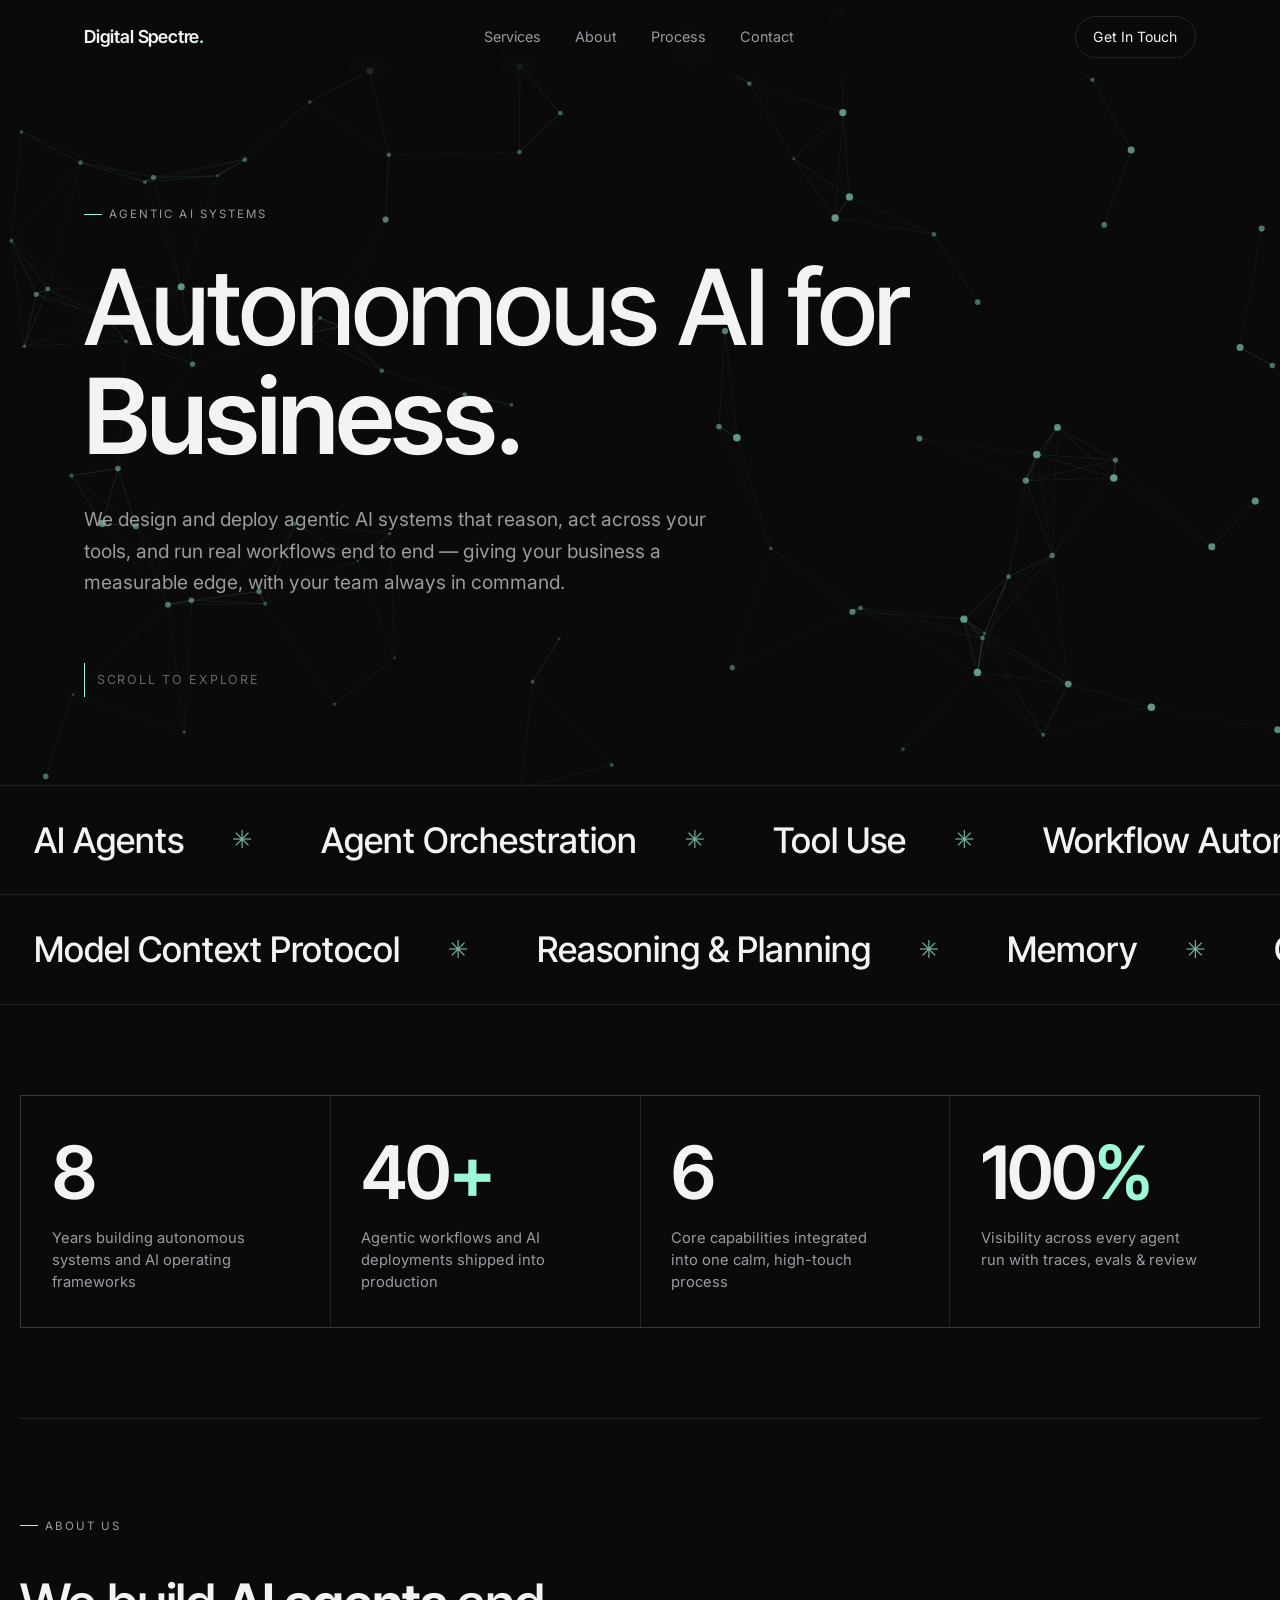
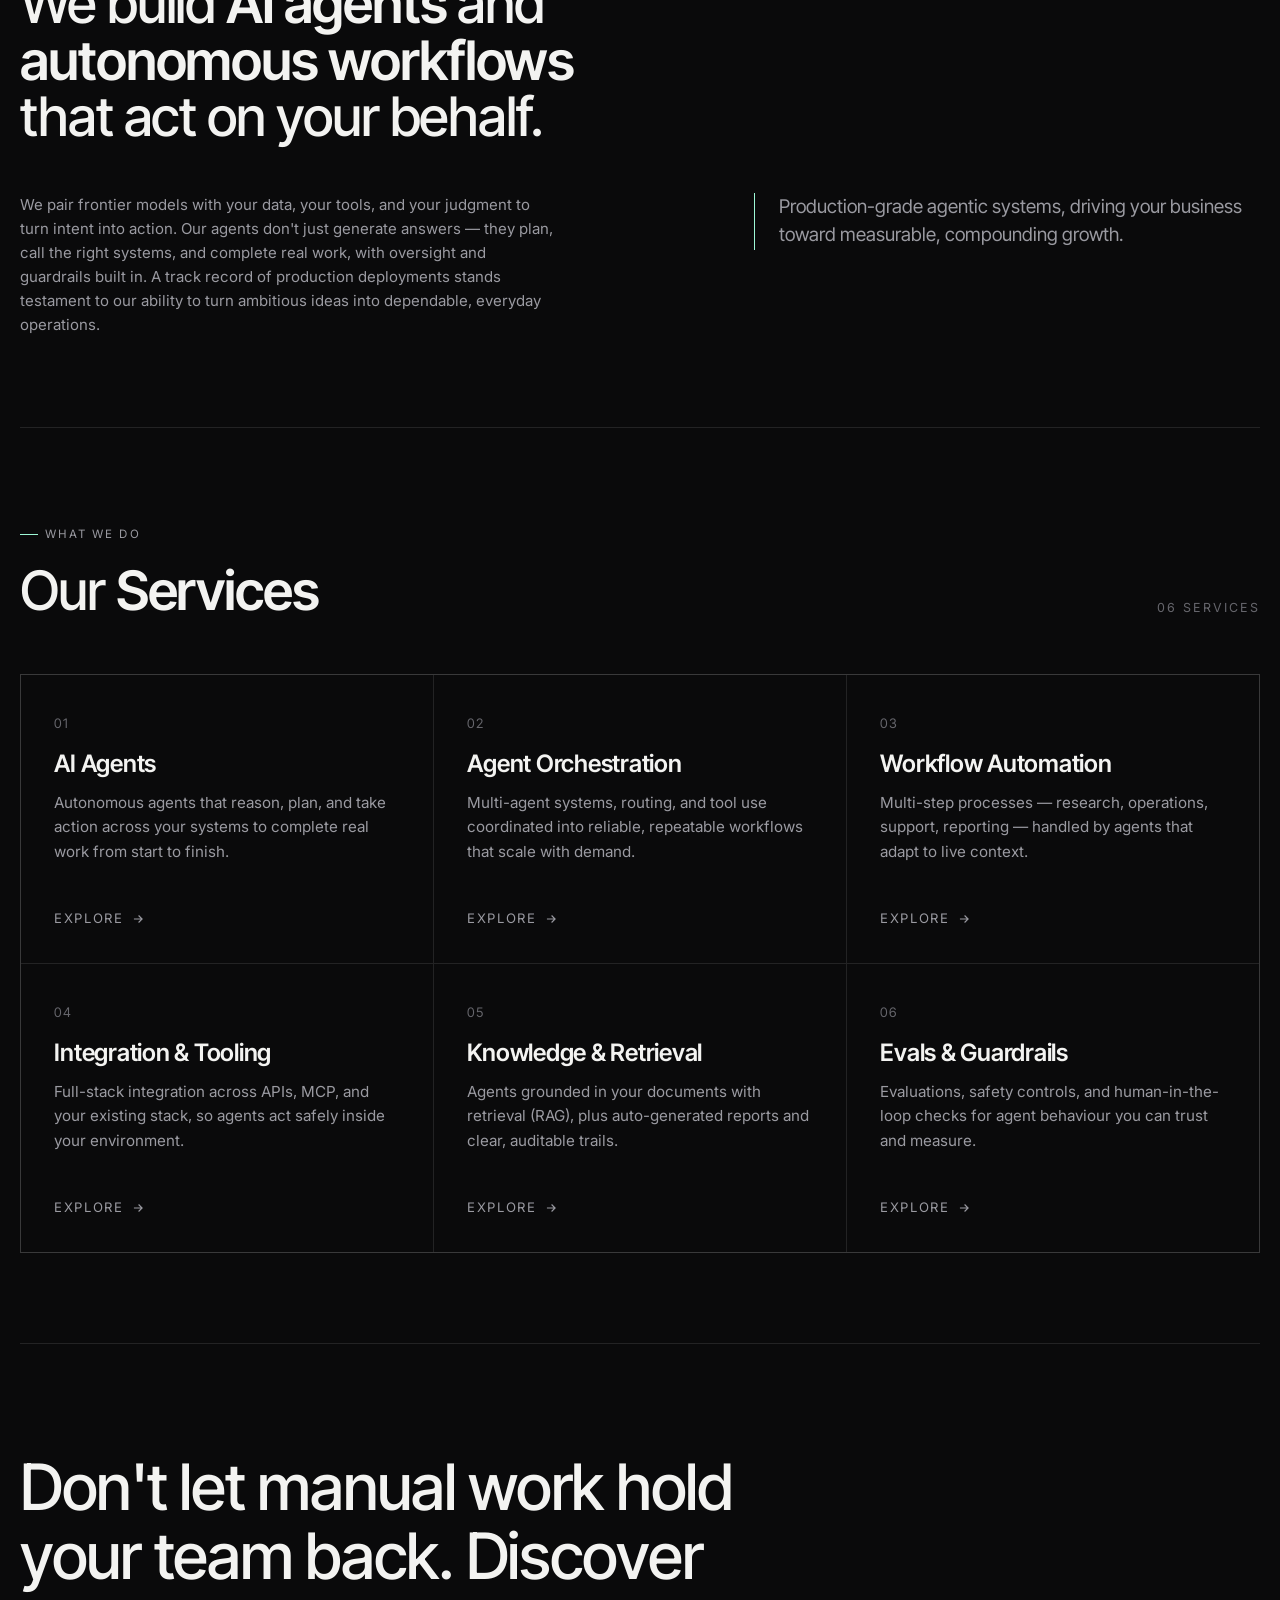
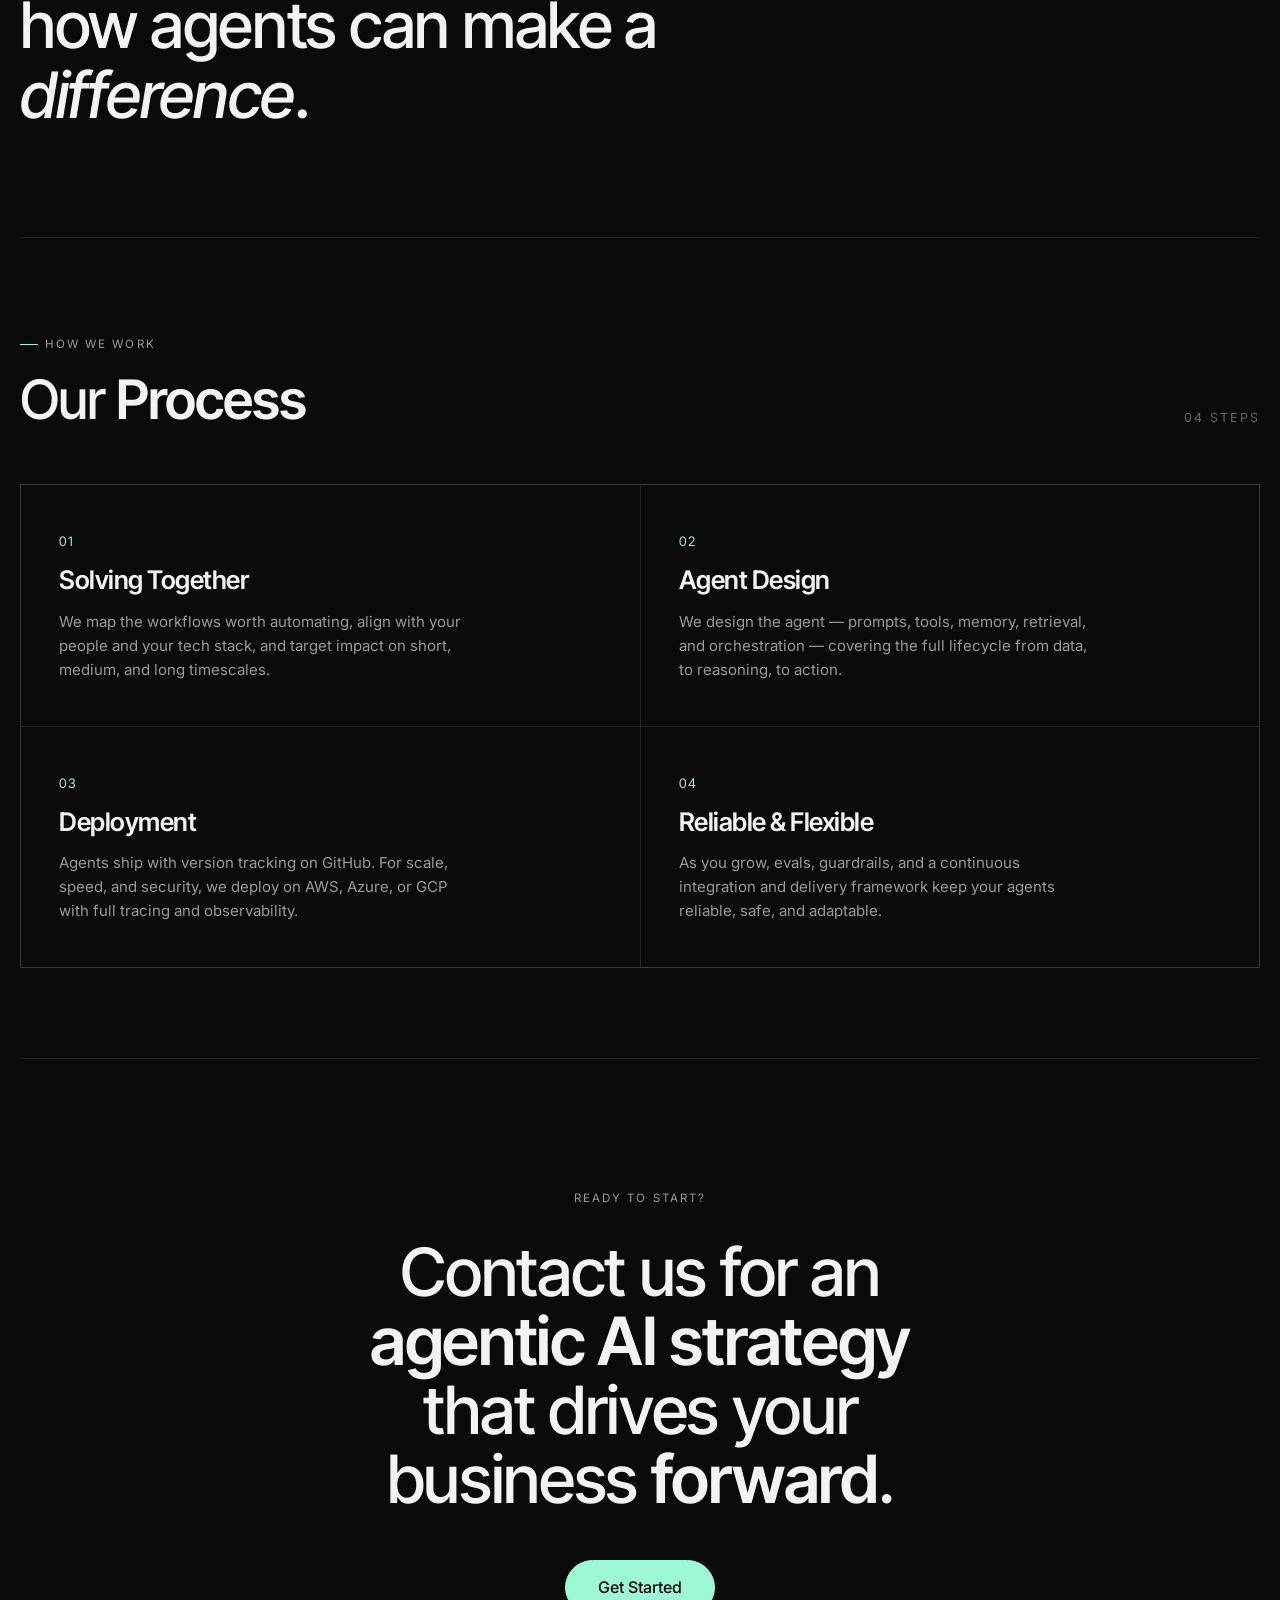
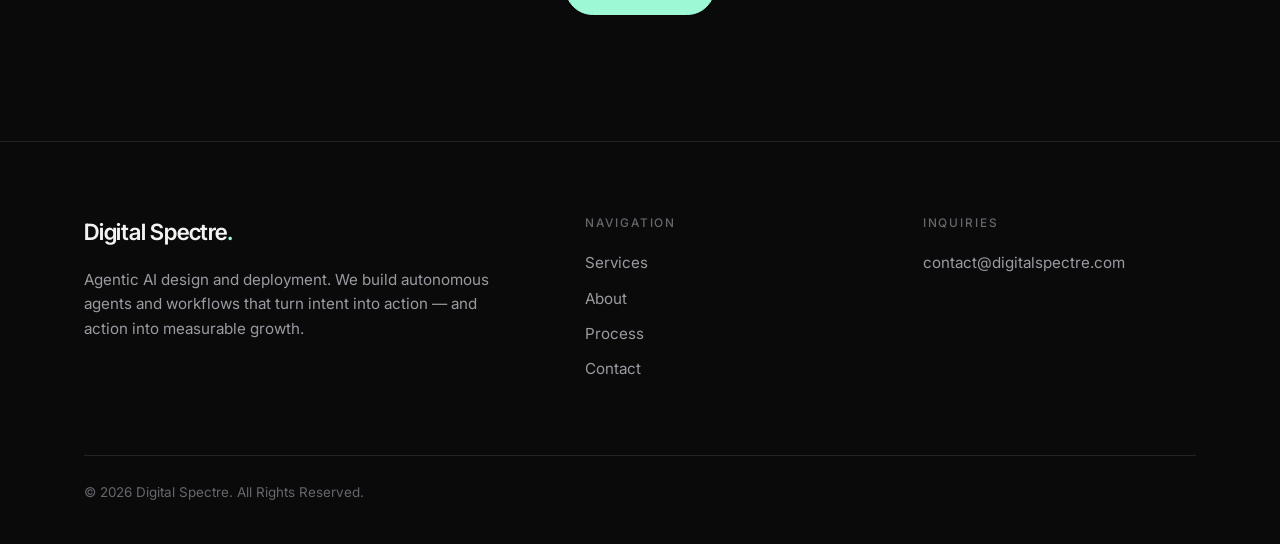
==== commit 34d6f58b: "Add files via upload" ====
--- a/index.html
+++ b/index.html
@@ -3,6 +3,8 @@
 <head>
 <meta charset="UTF-8" />
 <meta name="viewport" content="width=device-width, initial-scale=1.0" />
+<!-- mobile browser-chrome colour — mirrors --bg (keep in sync if --bg changes) -->
+<meta name="theme-color" content="#0A0A0B" />
 <title>Digital Spectre | Agentic AI Systems</title>
 <link rel="preconnect" href="https://fonts.googleapis.com" />
 <link rel="preconnect" href="https://fonts.gstatic.com" crossorigin />
@@ -38,9 +40,11 @@
     font-size:clamp(15px,1.05vw,16.5px);
     line-height:1.6;
     -webkit-font-smoothing:antialiased;
+    -webkit-text-size-adjust:100%; text-size-adjust:100%;  /* stop iOS auto-inflating the clamp() type scale */
     overflow-x:hidden;
   }
   a{color:inherit;text-decoration:none}
+  a,button,.btn{-webkit-tap-highlight-color:transparent}   /* kill grey mobile tap flash; focus rings unaffected */
   ::selection{background:var(--accent);color:#0a0a0b}
 
   .wrap{max-width:var(--maxw);margin:0 auto;padding-left:var(--pad);padding-right:var(--pad)}
@@ -76,14 +80,15 @@
     color:var(--text);transition:border-color .25s,background .25s,color .25s;white-space:nowrap;
   }
   .btn:hover{background:var(--accent);color:var(--bg);border-color:var(--accent)}
-  .menu-toggle{display:none;background:none;border:0;color:var(--text);font-size:1.4rem;cursor:pointer}
+  .menu-toggle{display:none;background:none;border:0;color:var(--text);font-size:1.4rem;cursor:pointer;width:44px;height:44px;align-items:center;justify-content:center}
+  .mobile-menu{display:none}   /* dropdown panel — shown only <=900px (see responsive block) */
 
   /* ----------------------------- hero ----------------------------- */
   .hero{padding-top:clamp(150px,22vh,230px);padding-bottom:clamp(60px,9vh,110px);position:relative;overflow:hidden}
   .hero > :not(.hero-net){position:relative;z-index:1}
   .hero-net{position:absolute;inset:0;z-index:0;pointer-events:none;width:100%;height:100%}
   .hero .eyebrow{margin-bottom:28px}
-  .hero h1{font-size:clamp(2.9rem,8.2vw,7rem);max-width:14ch}
+  .hero h1{font-size:clamp(2.9rem,8.2vw,7rem);max-width:14ch;overflow-wrap:break-word}
   .hero p.lead{
     margin-top:34px;max-width:54ch;font-size:clamp(1.02rem,1.5vw,1.2rem);
     color:var(--muted);line-height:1.65;
@@ -99,7 +104,7 @@
   .track{display:flex;gap:0;width:max-content;animation:scroll 120s linear infinite}
   .track.rev{animation-direction:reverse;animation-duration:120s}
   .track span{font-family:var(--font-display);font-size:clamp(1.4rem,3vw,2.2rem);font-weight:500;color:var(--text);padding:0 34px;display:inline-flex;align-items:center;white-space:nowrap}
-  .track span::after{content:"✳";color:var(--accent);font-size:.7em;margin-left:48px;opacity:.7}
+  .track span::after{content:"\2733\FE0E";color:var(--accent);font-size:.7em;margin-left:48px;opacity:.7;font-variant-emoji:text}  /* VS-15 forces flat mint glyph, not colour emoji, on mobile */
   @keyframes scroll{from{transform:translateX(0)}to{transform:translateX(-50%)}}
 
   /* ---------------------------- stats ---------------------------- */
@@ -173,7 +178,13 @@
   /* ------------------------- responsive -------------------------- */
   @media(max-width:900px){
     .navlinks,.nav .btn{display:none}
-    .menu-toggle{display:block}
+    .menu-toggle{display:flex}
+    .mobile-menu{display:flex;flex-direction:column;gap:4px;padding:14px var(--pad) 22px;background:linear-gradient(to bottom, rgba(10,10,11,.97), rgba(10,10,11,.92));backdrop-filter:blur(14px);border-bottom:1px solid var(--line)}
+    .mobile-menu[hidden]{display:none}
+    .mobile-menu a{color:var(--muted);font-size:1.05rem;padding:12px 2px;transition:color .2s}
+    .mobile-menu a:hover,.mobile-menu a:focus-visible{color:var(--text)}
+    .mobile-menu .mm-cta{align-self:flex-start;margin-top:10px;color:var(--text)}
+    .menu-toggle[aria-expanded="true"]{color:var(--accent)}
     .statgrid{grid-template-columns:repeat(2,1fr)}
     .svc-grid{grid-template-columns:1fr 1fr}
     .about .cols{grid-template-columns:1fr;gap:36px}
@@ -184,6 +195,11 @@
   @media(max-width:560px){
     .statgrid,.svc-grid{grid-template-columns:1fr}
     .foot-top{grid-template-columns:1fr}
+    .hero h1{font-size:clamp(2.5rem,9vw,7rem)}                 /* fits 'Autonomous' on 320px screens */
+    .foot-col a{padding:8px 0;margin-bottom:4px}              /* ~44px tap rows */
+    .sec-head{margin-bottom:36px}
+    .track span{padding:0 20px}
+    .track span::after{margin-left:28px}                      /* tighter marquee on narrow phones */
   }
   @media(prefers-reduced-motion:reduce){
     .track,.scrollcue .bar::after{animation:none}
@@ -206,8 +222,15 @@
       <a href="#contact">Contact</a>
     </nav>
     <a href="#contact" class="btn">Get In Touch</a>
-    <button class="menu-toggle" aria-label="Menu">≡</button>
-  </div>
+    <button class="menu-toggle" id="menuToggle" aria-label="Open navigation menu" aria-expanded="false" aria-controls="mobileMenu"><span aria-hidden="true">≡</span></button>
+  </div>
+  <nav class="mobile-menu" id="mobileMenu" aria-label="Mobile" hidden>
+    <a href="#services">Services</a>
+    <a href="#about">About</a>
+    <a href="#process">Process</a>
+    <a href="#contact">Contact</a>
+    <a href="#contact" class="btn mm-cta">Get In Touch</a>
+  </nav>
 </header>
 
 <!-- ============================ HERO ============================ -->
@@ -369,14 +392,31 @@
         <a href="mailto:contact@digitalspectre.com">contact@digitalspectre.com</a>
       </div>
     </div>
-    <div class="foot-bottom">© 2026 Digital Spectre. All Rights Reserved.</div>
+    <div class="foot-bottom">&#xA9;&#xFE0E; 2026 Digital Spectre. All Rights Reserved.</div>
   </div>
 </footer>
 
 <script>
   // header border on scroll
   const head = document.getElementById('top');
-  addEventListener('scroll', () => head.classList.toggle('scrolled', scrollY > 20));
+  addEventListener('scroll', () => head.classList.toggle('scrolled', scrollY > 20), {passive:true});
+
+  // mobile menu — toggle the dropdown panel; sync aria; close on link tap / Escape / resize-to-desktop
+  const mToggle = document.getElementById('menuToggle');
+  const mMenu = document.getElementById('mobileMenu');
+  if (mToggle && mMenu) {
+    const setMenu = open => {
+      mMenu.hidden = !open;
+      mToggle.setAttribute('aria-expanded', String(open));
+      mToggle.setAttribute('aria-label', open ? 'Close navigation menu' : 'Open navigation menu');
+    };
+    mToggle.addEventListener('click', () => setMenu(mToggle.getAttribute('aria-expanded') !== 'true'));
+    mMenu.querySelectorAll('a').forEach(a => a.addEventListener('click', () => setMenu(false)));
+    addEventListener('keydown', e => {
+      if (e.key === 'Escape' && mToggle.getAttribute('aria-expanded') === 'true') { setMenu(false); mToggle.focus(); }
+    });
+    matchMedia('(min-width:901px)').addEventListener('change', e => { if (e.matches) setMenu(false); });
+  }
 
   // count-up stats
   const animateCount = el => {
@@ -417,6 +457,9 @@
     let w=0, h=0, dpr=Math.min(devicePixelRatio||1, 2);
     let nodes=[], DIST=150;          // DIST = max link distance (set in build)
     let mx=0, my=0, mouseTarget=0, mouseAmt=0;   // cursor pos + eased presence (0…1)
+    let prevT=0, rafId=0, running=false;         // delta-time clock + loop state
+    let prevW=0, prevH=0, rzTimer=0;             // debounced, no-teleport resize
+    let onScreen=true, pageVisible=true;         // pause when hero offscreen / tab hidden
 
     function build(){
       const area=w*h;
@@ -433,14 +476,15 @@
       }
     }
 
-    function step(){
-      mouseAmt += (mouseTarget-mouseAmt)*0.08;                         // ease cursor links in/out
+    function step(dt){                                                 // dt = frames elapsed, ~1 at 60fps
+      mouseAmt += (mouseTarget-mouseAmt)*(1-Math.pow(1-0.08,dt));       // ease cursor links (fps-correct)
       nodes.forEach(n=>{
-        n.x+=n.vx; n.y+=n.vy;
+        n.x+=n.vx*dt; n.y+=n.vy*dt;
         if(n.x<-20)n.x=w+20; else if(n.x>w+20)n.x=-20;                 // wrap around edges
         if(n.y<-20)n.y=h+20; else if(n.y>h+20)n.y=-20;
-        n.fire*=0.95;
-        if(--n.fireT<=0){ n.fire=1; n.fireT=Math.random()*500+300; }   // occasional flare
+        n.fire*=Math.pow(0.95,dt);
+        n.fireT-=dt;
+        if(n.fireT<=0){ n.fire=1; n.fireT=Math.random()*500+300; }     // occasional flare
       });
     }
 
@@ -490,18 +534,36 @@
       });
     }
 
-    function loop(){ step(); draw(); requestAnimationFrame(loop); }
+    function loop(now){
+      const dt = prevT ? Math.min((now-prevT)/16.67, 4) : 1;          // normalise to 60fps; cap at 4 frames so a
+      prevT = now;                                                     // pause/resume can't fling nodes across
+      step(dt); draw();
+      if(running) rafId = requestAnimationFrame(loop);
+    }
+    function start(){ if(running||reduce) return; running=true; prevT=0; rafId=requestAnimationFrame(loop); }
+    function stop(){ running=false; cancelAnimationFrame(rafId); }
+    function sync(){ (onScreen && pageVisible) ? start() : stop(); }   // run only while visible + onscreen
 
     function resize(){
       const r=canvas.getBoundingClientRect();
-      w=r.width; h=r.height;
-      canvas.width=Math.max(1,w*dpr); canvas.height=Math.max(1,h*dpr);
+      const nw=r.width, nh=r.height;
+      canvas.width=Math.max(1,nw*dpr); canvas.height=Math.max(1,nh*dpr);
       ctx.setTransform(dpr,0,0,dpr,0,0);
-      build();
+      if(nodes.length && prevW===nw && prevH){                         // height-only change (mobile URL bar):
+        const sy=nh/prevH; nodes.forEach(n=>{ n.y*=sy; });             // rescale, don't reseed → no teleport
+        w=nw; h=nh; DIST=Math.max(100,Math.min(170,Math.sqrt(w*h)/7.5));
+      } else {                                                         // first run or real width change → rebuild
+        w=nw; h=nh; build();
+      }
+      prevW=nw; prevH=nh;
     }
     resize();
-    addEventListener('resize', ()=>{ resize(); if(reduce) draw(); });
-    if(!reduce){                                                       // cursor interactivity (motion only)
+    addEventListener('resize', ()=>{                                   // debounce: settle after URL-bar/scroll
+      clearTimeout(rzTimer);
+      rzTimer=setTimeout(()=>{ resize(); if(reduce) draw(); else prevT=0; }, 150);
+    }, {passive:true});
+    // cursor interactivity — motion + real (hover/fine) pointers only (no stuck node after a touch tap)
+    if(!reduce && matchMedia('(hover:hover) and (pointer:fine)').matches){
       const host=canvas.parentElement;
       host.addEventListener('mousemove', e=>{
         const r=canvas.getBoundingClientRect();
@@ -509,7 +571,11 @@
       });
       host.addEventListener('mouseleave', ()=>{ mouseTarget=0; });
     }
-    reduce ? draw() : loop();                      // static frame if motion is reduced
+    if(!reduce){                                                       // pause when hero offscreen / tab hidden
+      new IntersectionObserver(es=>{ onScreen=es[0].isIntersecting; sync(); }, {threshold:0}).observe(canvas);
+      document.addEventListener('visibilitychange', ()=>{ pageVisible=!document.hidden; sync(); });
+    }
+    reduce ? draw() : start();                     // static frame if motion is reduced
   })();
 </script>
 </body>
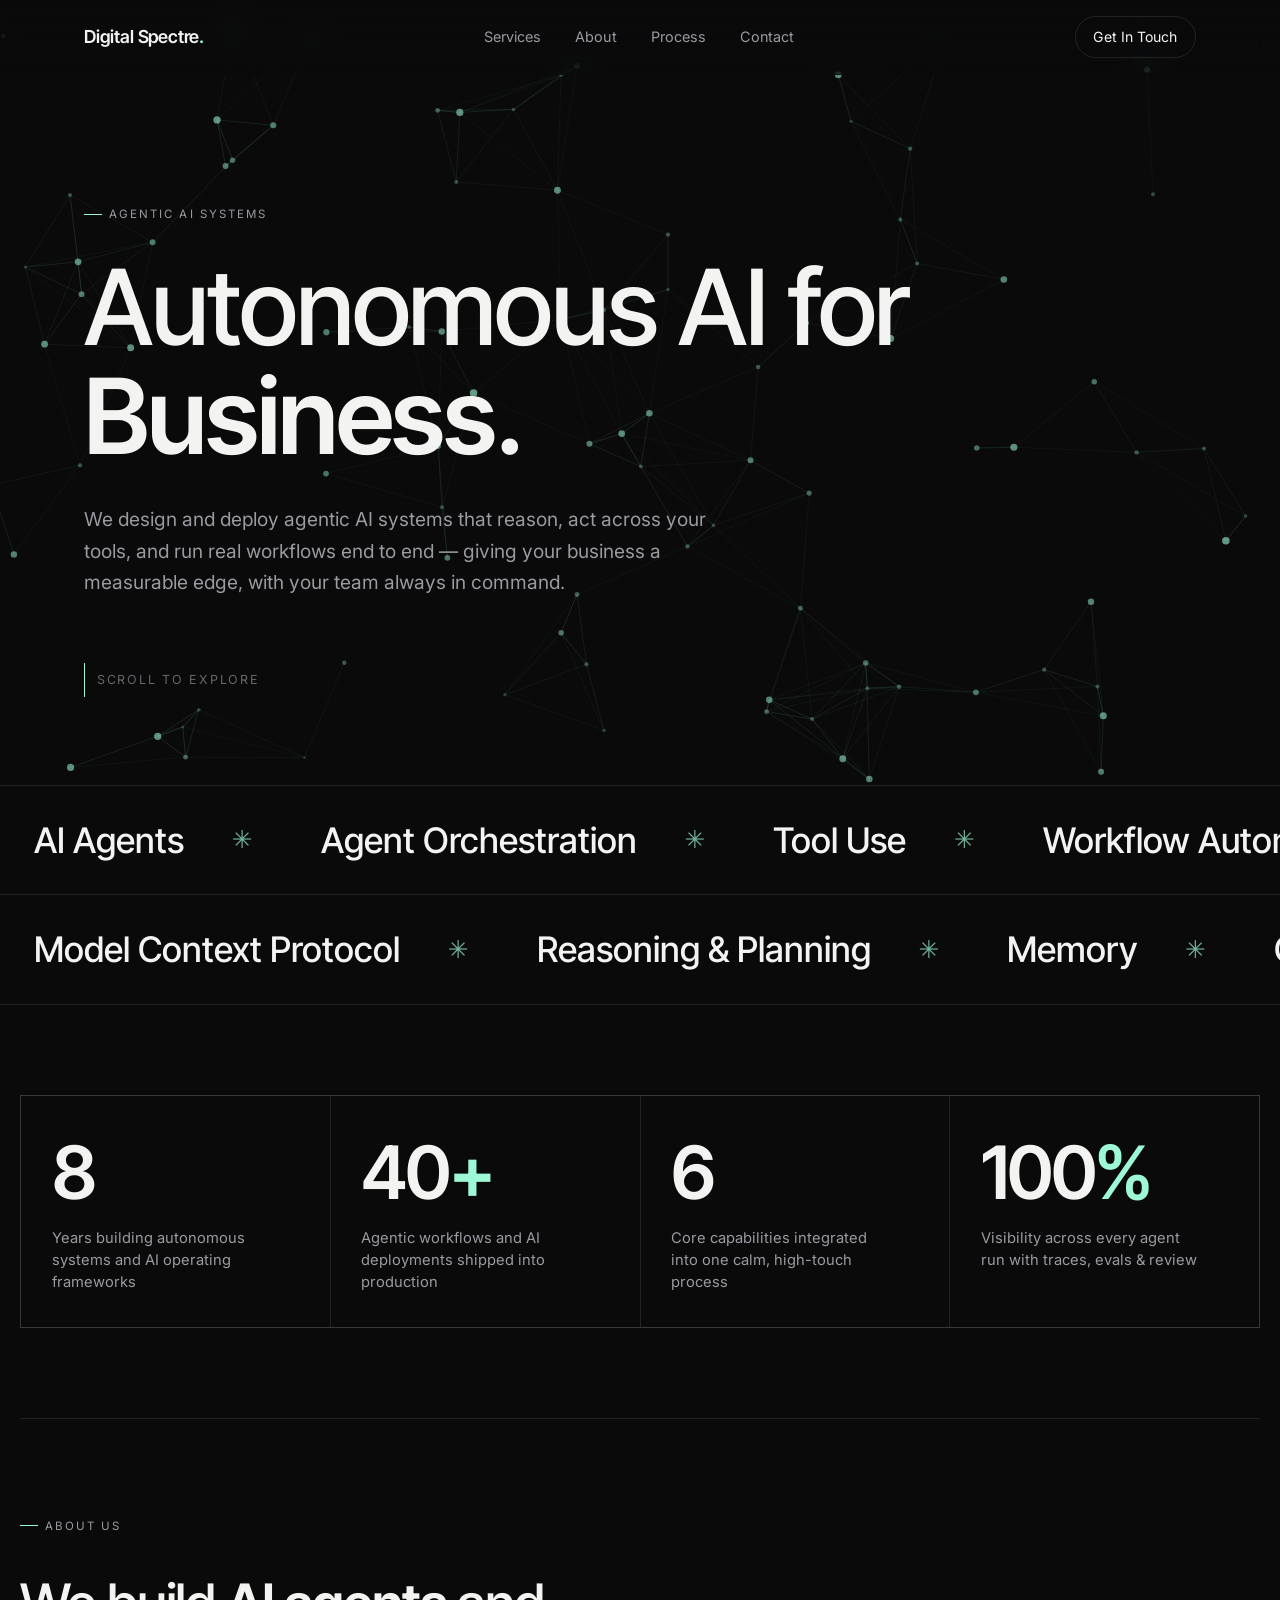
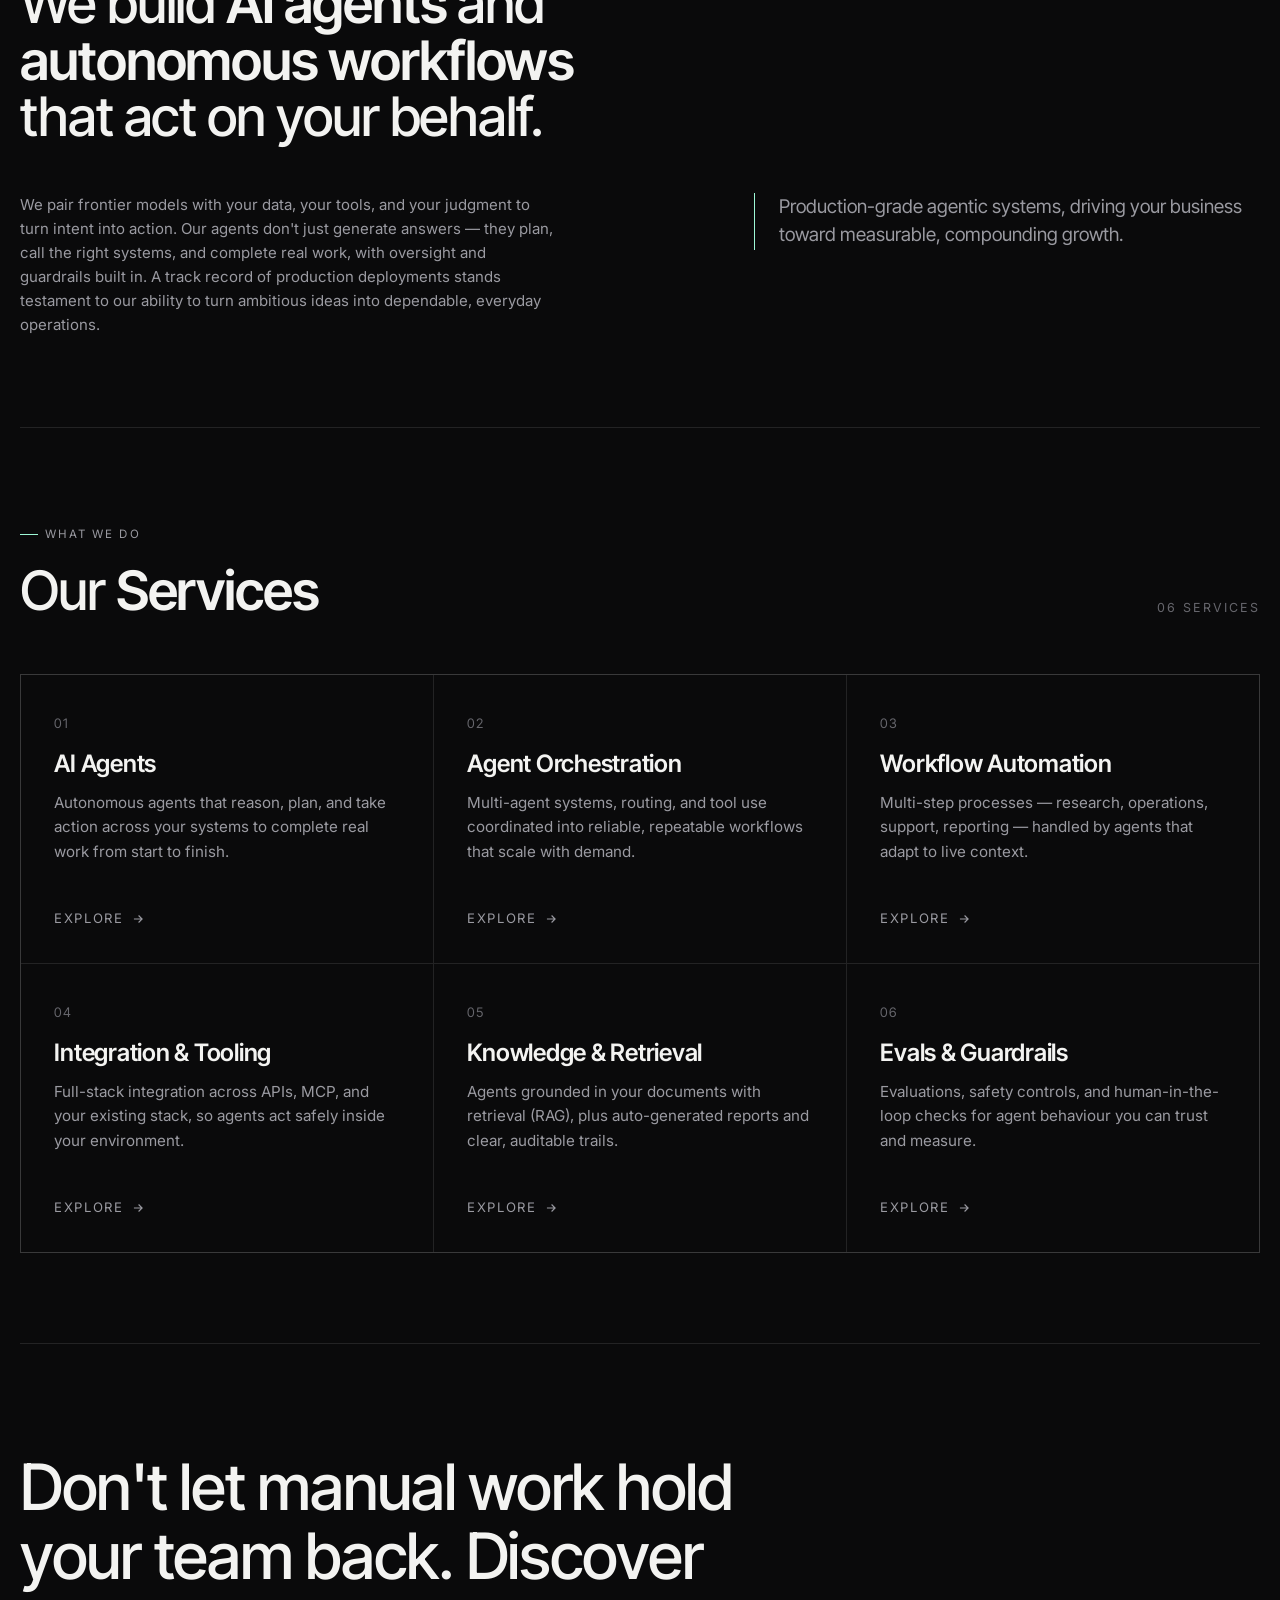
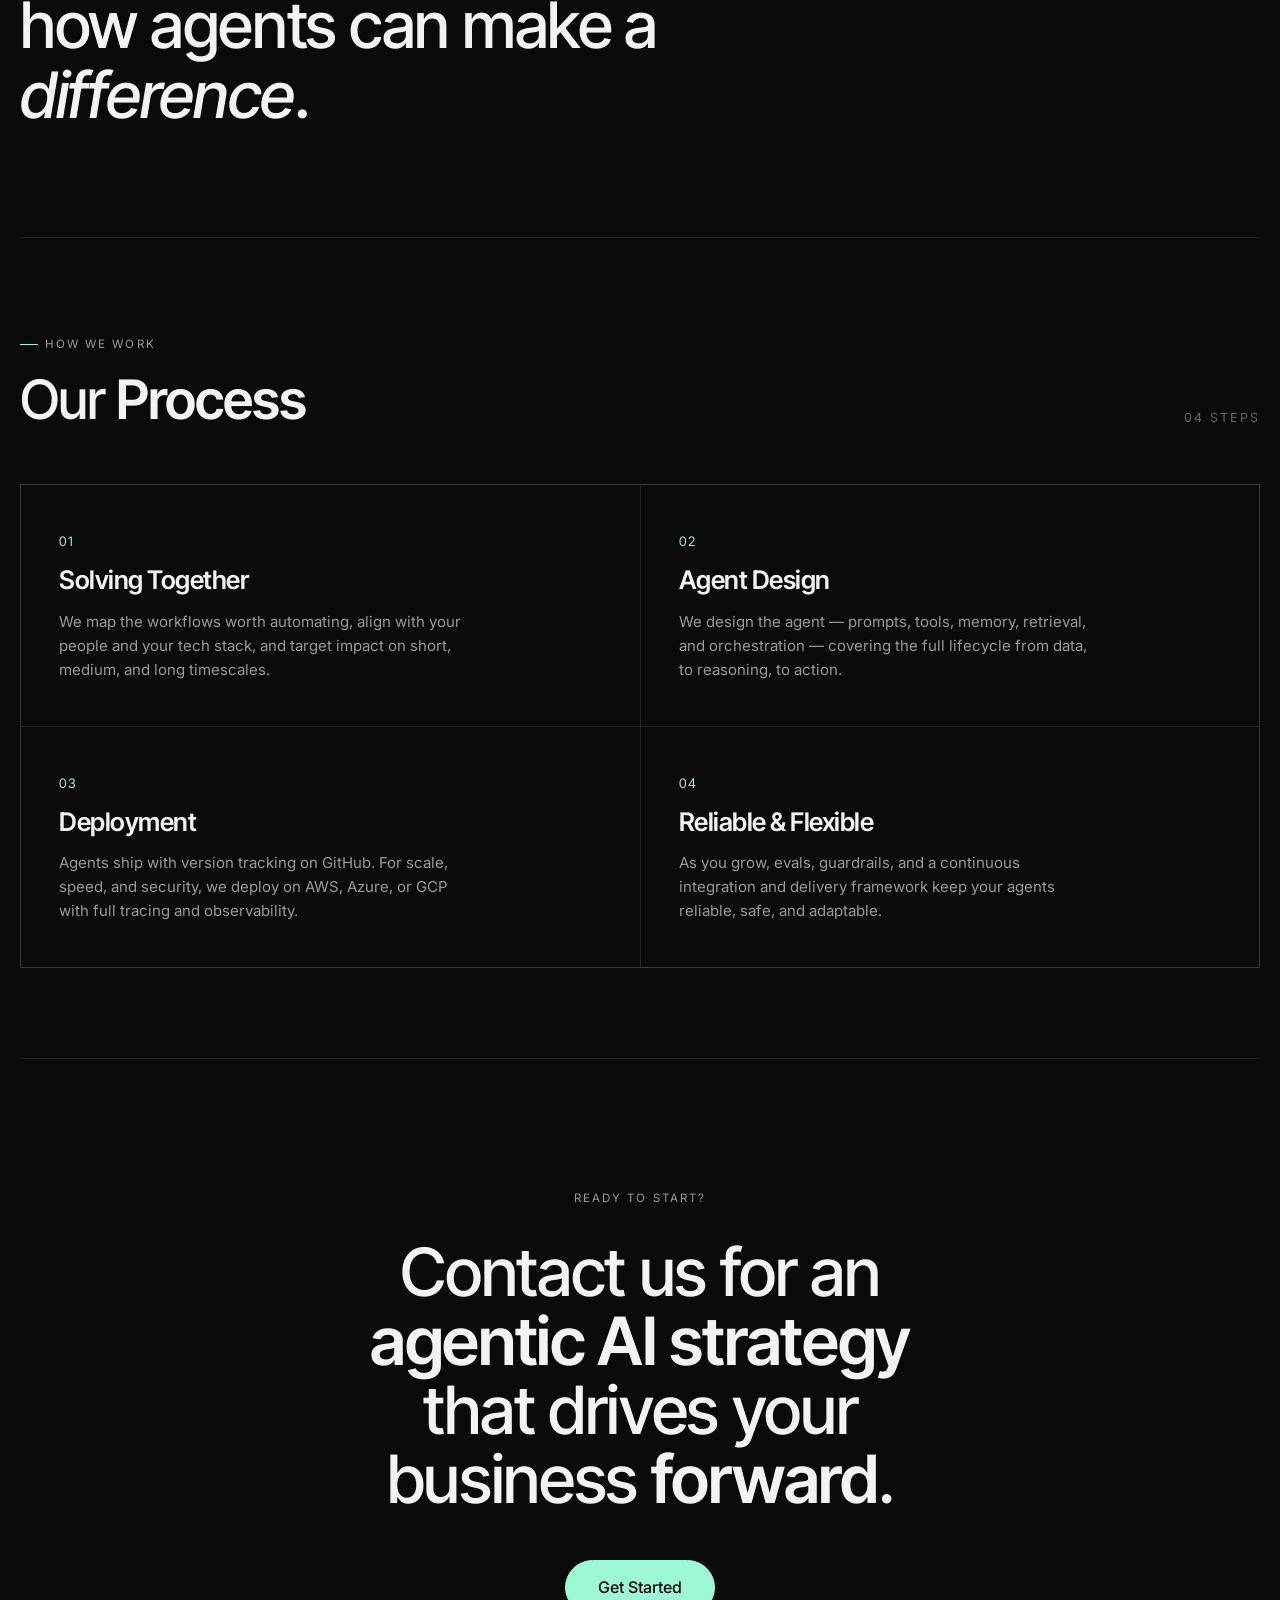
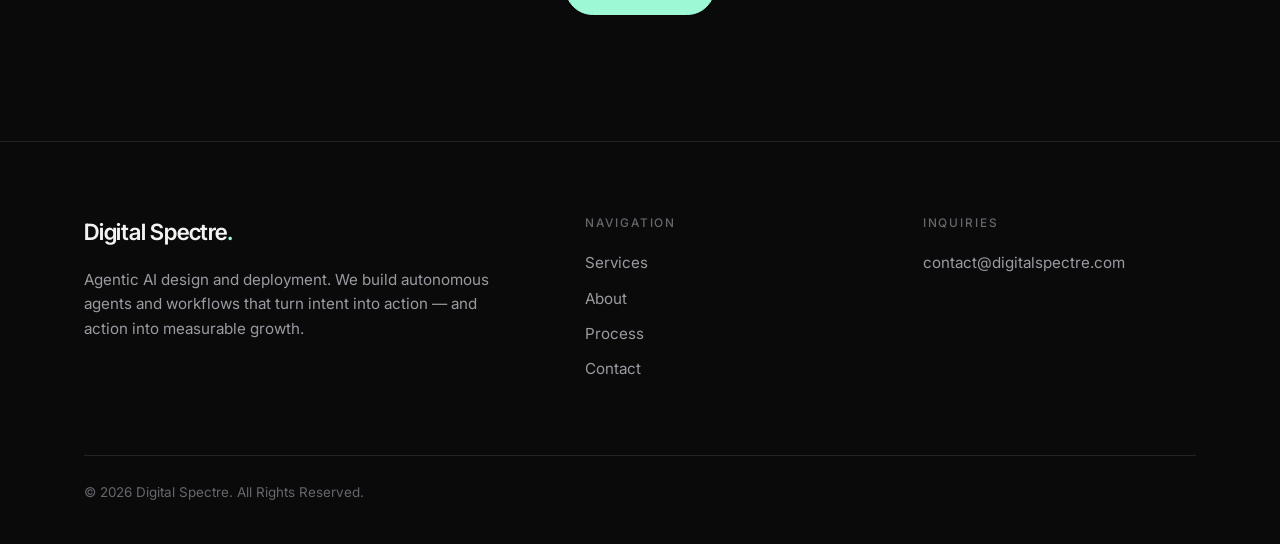
==== commit 1ae01c0a: "Add files via upload" ====
--- a/index.html
+++ b/index.html
@@ -62,7 +62,7 @@
   /* ----------------------------- nav ----------------------------- */
   header{
     position:fixed;top:0;left:0;right:0;z-index:100;
-    backdrop-filter:blur(14px);
+    -webkit-backdrop-filter:blur(14px);backdrop-filter:blur(14px);  /* -webkit- for iOS Safari <18 (else header blur no-ops, content bleeds through) */
     background:linear-gradient(to bottom, rgba(10,10,11,.85), rgba(10,10,11,.4));
     border-bottom:1px solid transparent;transition:border-color .3s;
   }
@@ -179,7 +179,7 @@
   @media(max-width:900px){
     .navlinks,.nav .btn{display:none}
     .menu-toggle{display:flex}
-    .mobile-menu{display:flex;flex-direction:column;gap:4px;padding:14px var(--pad) 22px;background:linear-gradient(to bottom, rgba(10,10,11,.97), rgba(10,10,11,.92));backdrop-filter:blur(14px);border-bottom:1px solid var(--line)}
+    .mobile-menu{display:flex;flex-direction:column;gap:4px;padding:14px var(--pad) 22px;background:linear-gradient(to bottom, rgba(10,10,11,.97), rgba(10,10,11,.92));-webkit-backdrop-filter:blur(14px);backdrop-filter:blur(14px);border-bottom:1px solid var(--line);max-height:calc(100vh - 74px);max-height:calc(100dvh - 74px);overflow-y:auto;-webkit-overflow-scrolling:touch}  /* cap height + scroll so the CTA stays reachable on short landscape phones */
     .mobile-menu[hidden]{display:none}
     .mobile-menu a{color:var(--muted);font-size:1.05rem;padding:12px 2px;transition:color .2s}
     .mobile-menu a:hover,.mobile-menu a:focus-visible{color:var(--text)}
@@ -196,7 +196,7 @@
     .statgrid,.svc-grid{grid-template-columns:1fr}
     .foot-top{grid-template-columns:1fr}
     .hero h1{font-size:clamp(2.5rem,9vw,7rem)}                 /* fits 'Autonomous' on 320px screens */
-    .foot-col a{padding:8px 0;margin-bottom:4px}              /* ~44px tap rows */
+    .foot-col a{padding:11px 0;margin-bottom:2px}             /* ~46px tap rows (>=44px min) */
     .sec-head{margin-bottom:36px}
     .track span{padding:0 20px}
     .track span::after{margin-left:28px}                      /* tighter marquee on narrow phones */
@@ -215,7 +215,7 @@
 <header id="top">
   <div class="wrap nav">
     <a href="#top" class="brand">Digital Spectre<span class="dot">.</span></a>
-    <nav class="navlinks">
+    <nav class="navlinks" aria-label="Primary">
       <a href="#services">Services</a>
       <a href="#about">About</a>
       <a href="#process">Process</a>
@@ -224,7 +224,7 @@
     <a href="#contact" class="btn">Get In Touch</a>
     <button class="menu-toggle" id="menuToggle" aria-label="Open navigation menu" aria-expanded="false" aria-controls="mobileMenu"><span aria-hidden="true">≡</span></button>
   </div>
-  <nav class="mobile-menu" id="mobileMenu" aria-label="Mobile" hidden>
+  <nav class="mobile-menu" id="mobileMenu" aria-label="Primary mobile" hidden>
     <a href="#services">Services</a>
     <a href="#about">About</a>
     <a href="#process">Process</a>
@@ -415,13 +415,18 @@
     addEventListener('keydown', e => {
       if (e.key === 'Escape' && mToggle.getAttribute('aria-expanded') === 'true') { setMenu(false); mToggle.focus(); }
     });
-    matchMedia('(min-width:901px)').addEventListener('change', e => { if (e.matches) setMenu(false); });
-  }
-
-  // count-up stats
+    const deskMQ = matchMedia('(min-width:901px)');
+    // close the open menu when we cross up to desktop width; no mToggle.focus() — it's display:none at >=901px (would drop focus to <body>); the visible navlinks return instead
+    const onDesk = e => { if (e.matches && mToggle.getAttribute('aria-expanded') === 'true') setMenu(false); };
+    deskMQ.addEventListener ? deskMQ.addEventListener('change', onDesk) : deskMQ.addListener(onDesk);   // addListener fallback for iOS Safari <14
+  }
+
+  // count-up stats (honors reduced motion: render the final value instantly, no tween)
+  const RM = matchMedia('(prefers-reduced-motion: reduce)').matches;
   const animateCount = el => {
     const target = +el.dataset.target;
     const suffix = el.dataset.suffix || '';
+    if (RM) { el.innerHTML = target + (suffix ? '<span class="suf">' + suffix + '</span>' : ''); return; }
     const dur = 1400, start = performance.now();
     const tick = now => {
       const p = Math.min((now - start) / dur, 1);
@@ -558,6 +563,9 @@
       prevW=nw; prevH=nh;
     }
     resize();
+    if(document.fonts && document.fonts.ready){                        // webfont swap reflows the hero height but fires no resize event → re-sync the
+      document.fonts.ready.then(()=>{ resize(); if(reduce) draw(); else prevT=0; });  // canvas once Inter Tight lands (else it stays vertically stretched all session on iOS)
+    }
     addEventListener('resize', ()=>{                                   // debounce: settle after URL-bar/scroll
       clearTimeout(rzTimer);
       rzTimer=setTimeout(()=>{ resize(); if(reduce) draw(); else prevT=0; }, 150);
